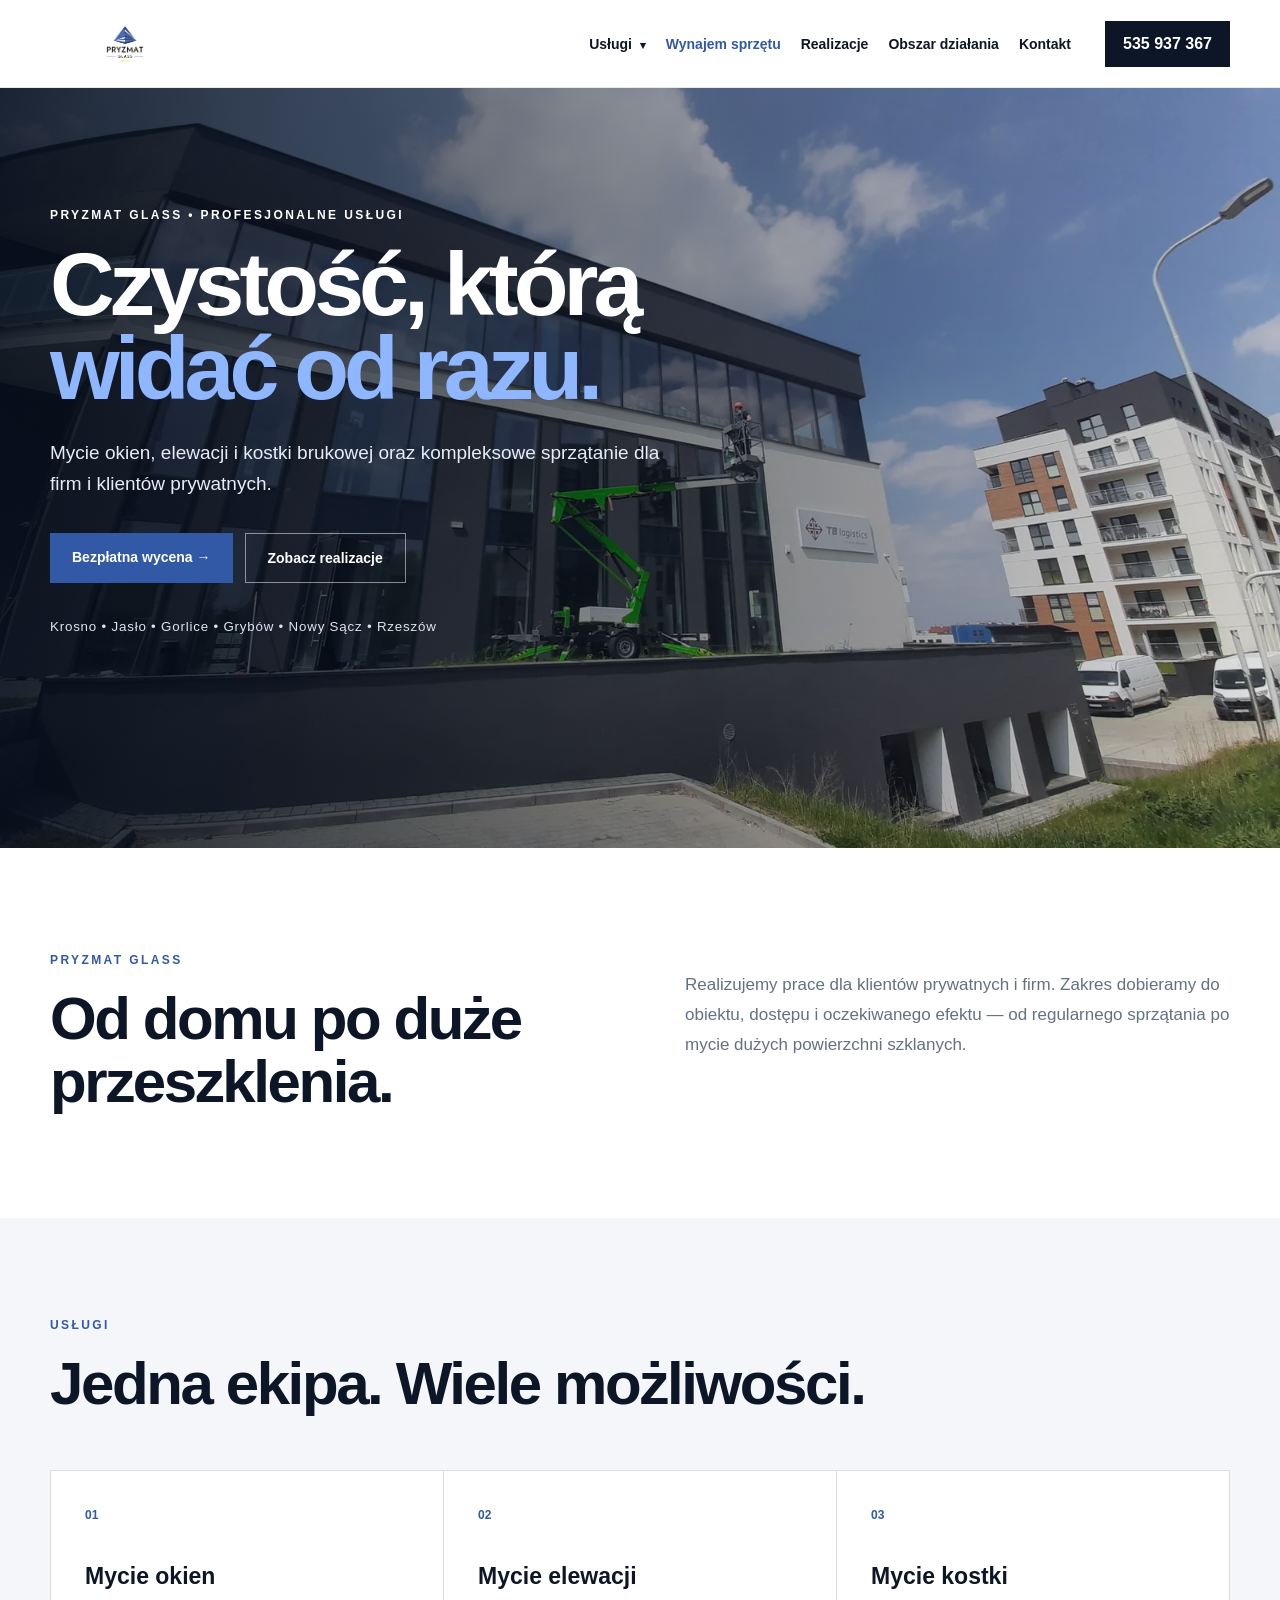
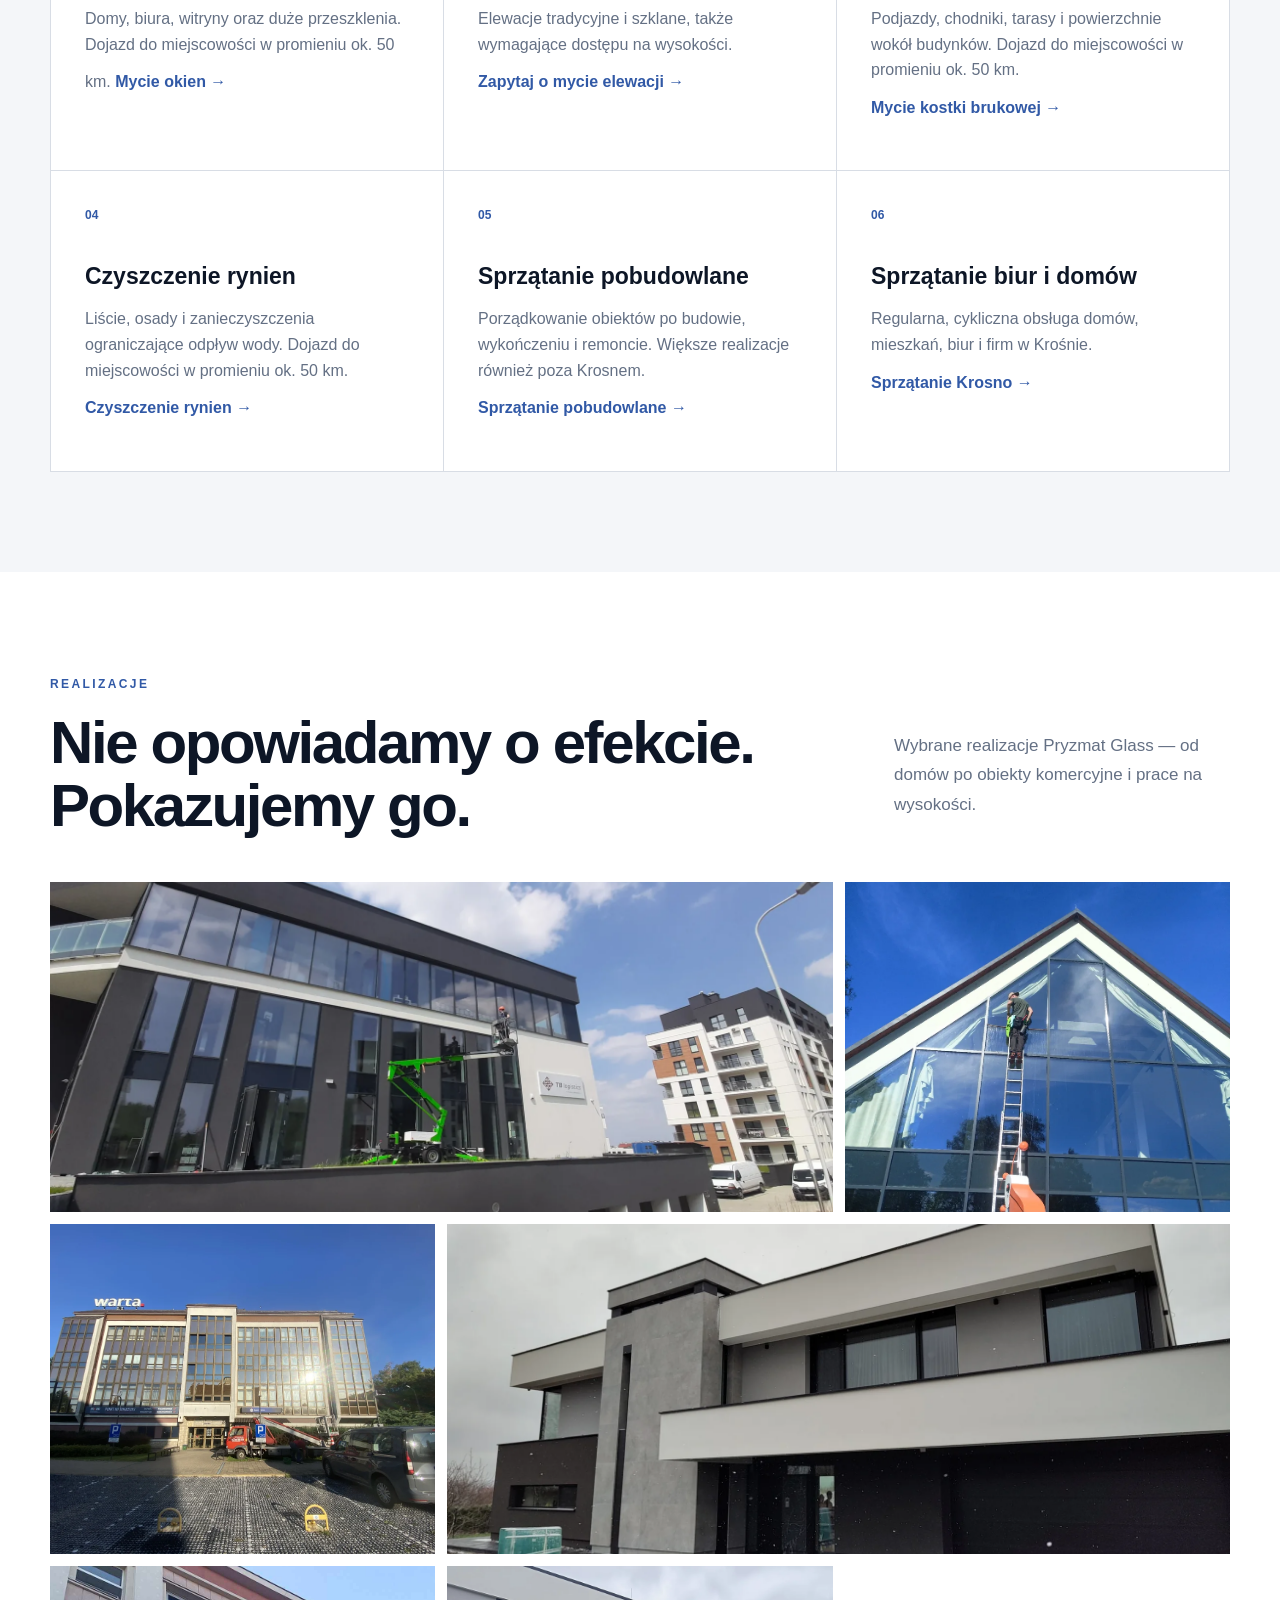
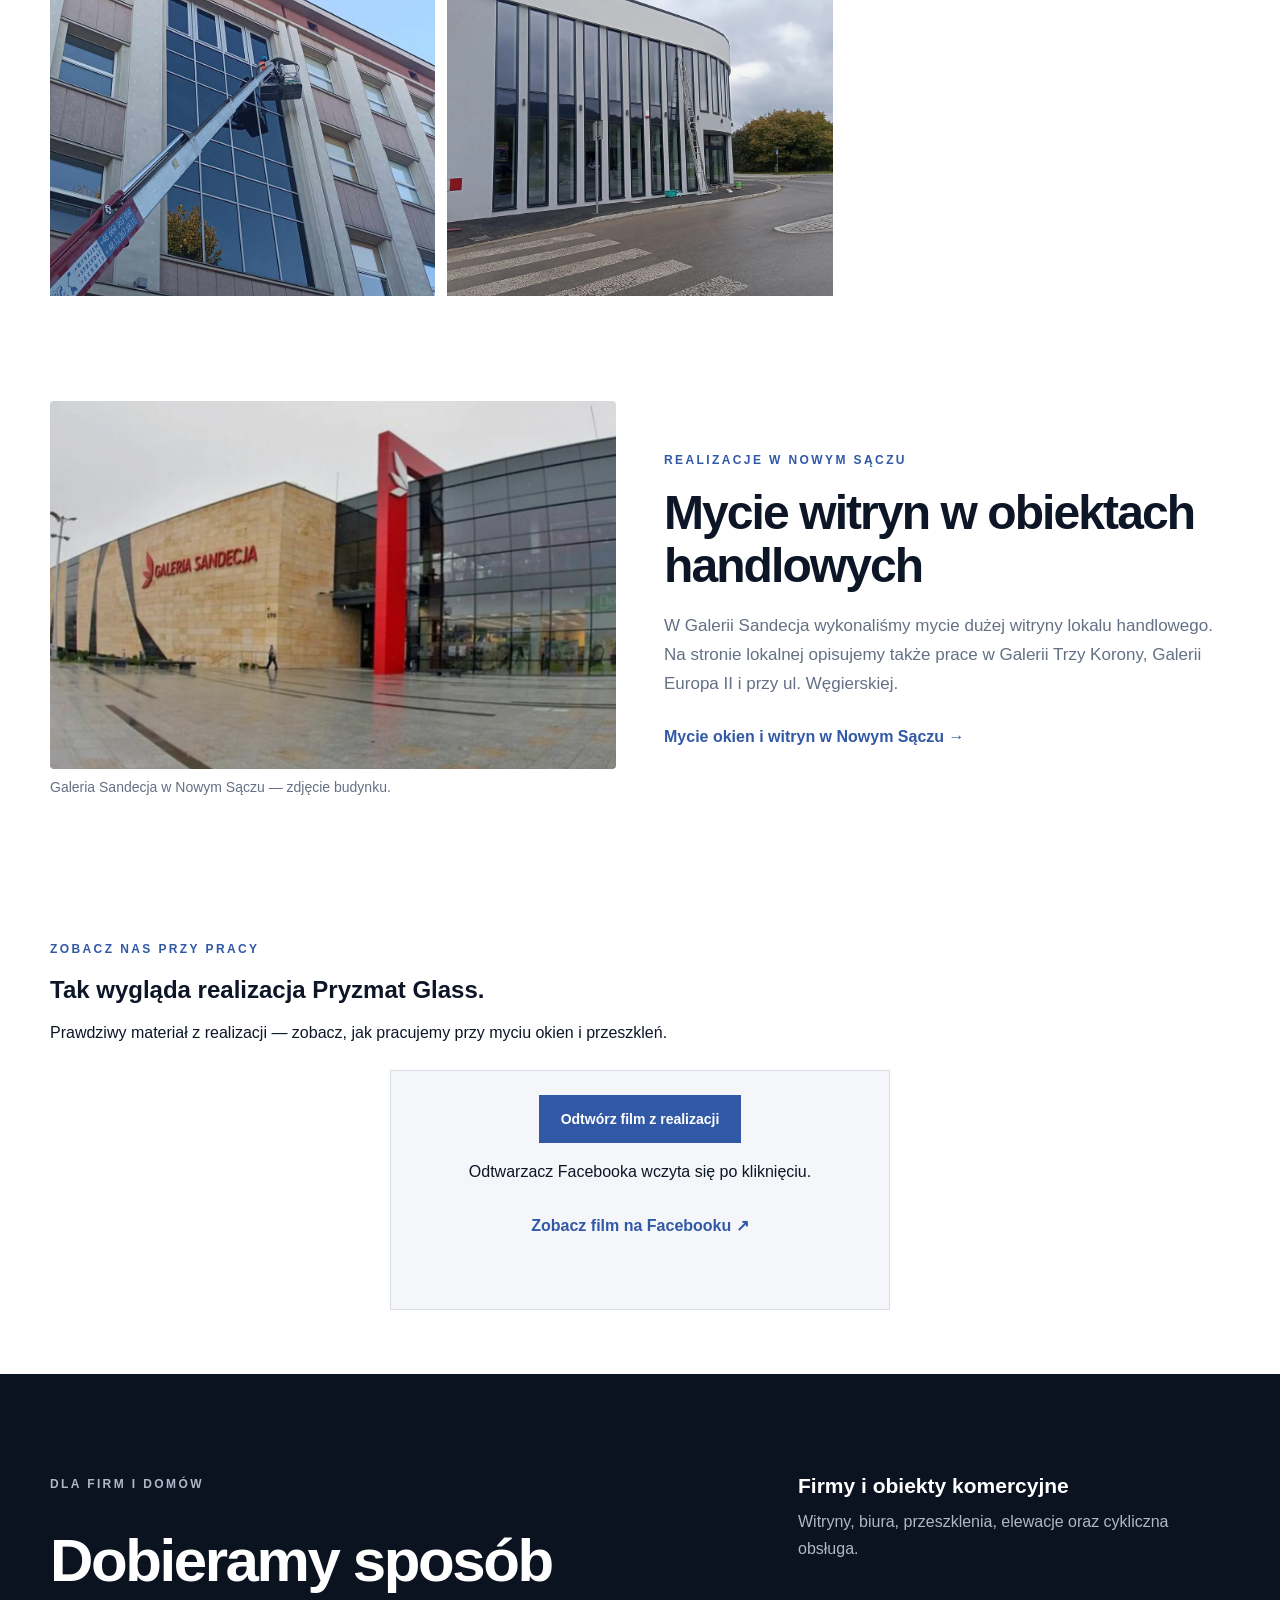
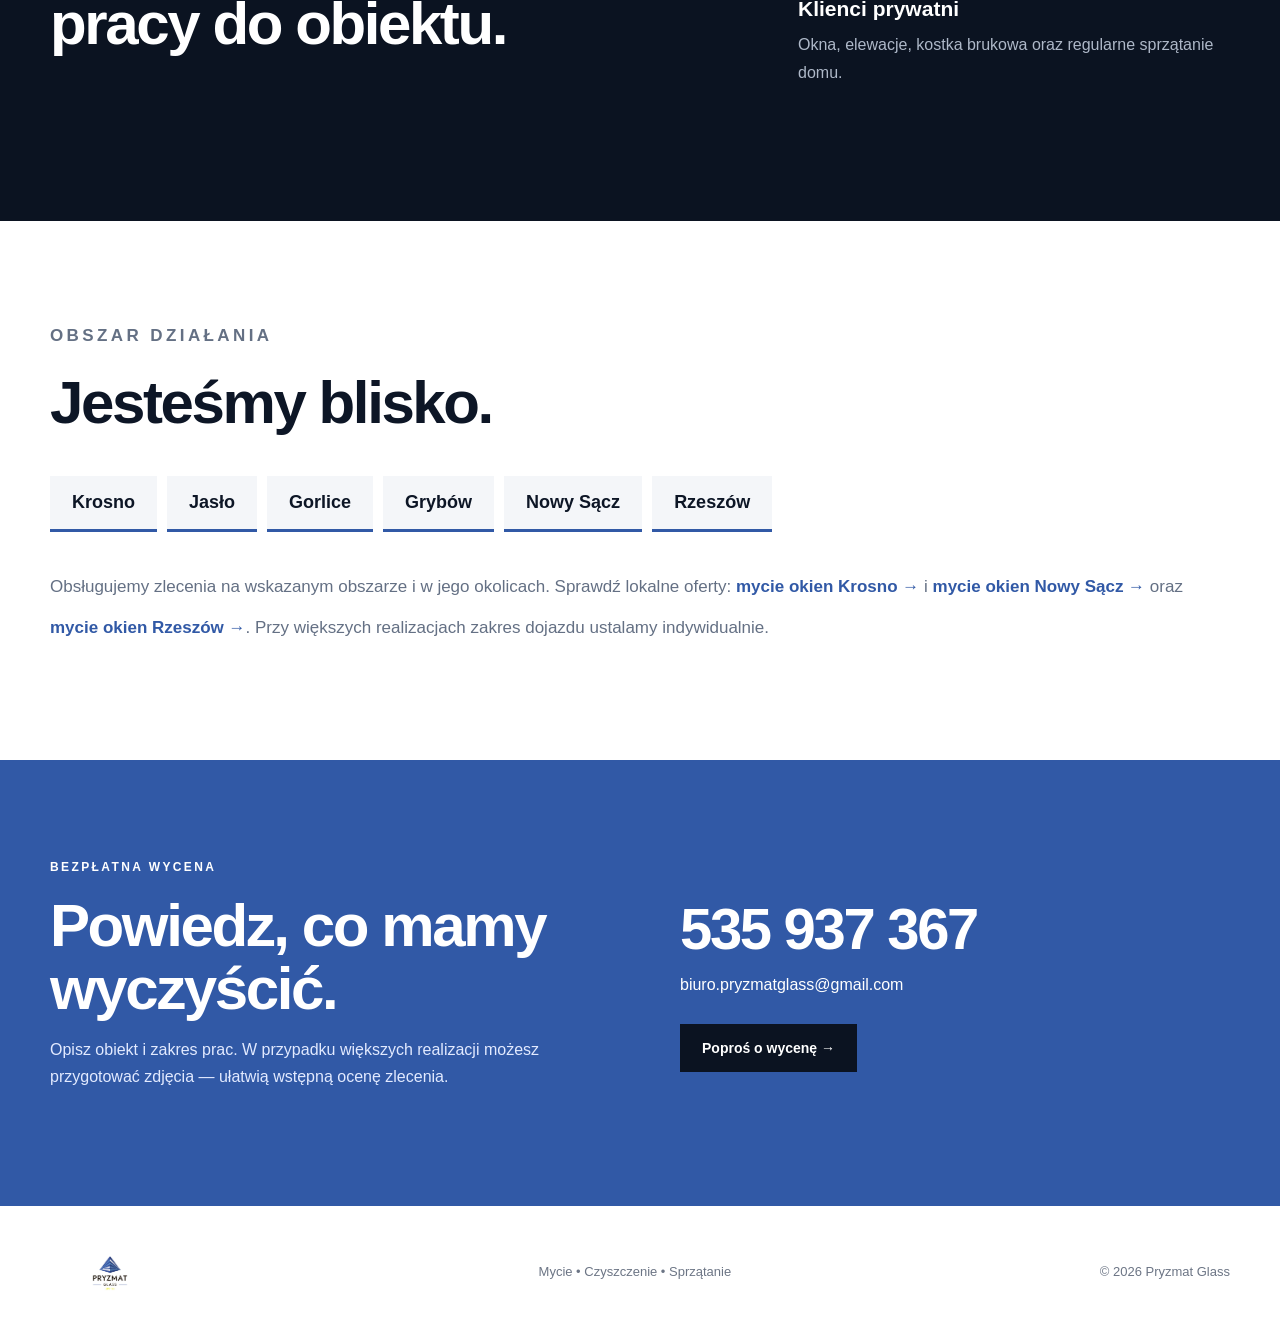
==== index.html @ 69c5d1c8 "Improve local SEO, mobile contact paths and page performance" ====
<!doctype html><html lang="pl"><head><meta charset="utf-8"><meta name="viewport" content="width=device-width,initial-scale=1"><title>Pryzmat Glass | Mycie okien, elewacji i sprzątanie</title><meta name="description" content="Pryzmat Glass: mycie okien i elewacji, mycie kostki, czyszczenie rynien oraz sprzątanie biur, domów i pobudowlane. Krosno, Nowy Sącz, Rzeszów i obsługiwane okolice."><link rel="canonical" href="https://pryzmat-glass.pl/"><link rel="stylesheet" href="assets/style.css?v=20261024-menu2"><meta property="og:title" content="Pryzmat Glass"><meta property="og:description" content="Profesjonalne mycie i sprzątanie dla firm i domów."><meta property="og:url" content="https://pryzmat-glass.pl/"><meta property="og:type" content="website"><meta property="og:image" content="https://pryzmat-glass.pl/assets/images/20220507_125303.jpg"><script type="application/ld+json">{"@context":"https://schema.org","@type":"LocalBusiness","@id":"https://pryzmat-glass.pl/#business","name":"Pryzmat Glass","url":"https://pryzmat-glass.pl/","logo":"https://pryzmat-glass.pl/assets/images/logo.jpg","image":"https://pryzmat-glass.pl/assets/images/20220507_125303.jpg","telephone":"+48535937367","email":"biuro.pryzmatglass@gmail.com","sameAs":["https://www.tiktok.com/@bartek_mi","https://www.facebook.com/Mycie.Okien.Pryzmatglass"],"areaServed":["Krosno","Jasło","Gorlice","Grybów","Nowy Sącz","Rzeszów"],"makesOffer":[{"@type":"Offer","itemOffered":{"@type":"Service","name":"Mycie okien"}},{"@type":"Offer","itemOffered":{"@type":"Service","name":"Mycie elewacji"}},{"@type":"Offer","itemOffered":{"@type":"Service","name":"Mycie kostki brukowej"}},{"@type":"Offer","itemOffered":{"@type":"Service","name":"Czyszczenie rynien"}},{"@type":"Offer","itemOffered":{"@type":"Service","name":"Sprzątanie pobudowlane"}},{"@type":"Offer","itemOffered":{"@type":"Service","name":"Regularne sprzątanie biur"}},{"@type":"Offer","itemOffered":{"@type":"Service","name":"Regularne sprzątanie domów"}}]}</script>
<!-- Google tag (gtag.js) -->
<script async src="https://www.googletagmanager.com/gtag/js?id=G-3W2B2K7RCH"></script>
<script>
  window.dataLayer = window.dataLayer || [];
  function gtag(){dataLayer.push(arguments);}
  gtag('js', new Date());
  gtag('config', 'G-3W2B2K7RCH');
  gtag('config', 'AW-18460273766');
  document.addEventListener('click', function (event) {
    const phoneLink = event.target.closest('a[href^="tel:"]');
    if (!phoneLink) return;
    if (typeof gtag !== 'function') return;
    gtag('event', 'phone_click', {
      phone_number: phoneLink.getAttribute('href').replace('tel:', ''),
      page_location: window.location.href,
      link_text: phoneLink.textContent.trim()
    });
    if (event.isTrusted) {
      gtag('event', 'conversion', {
        send_to: 'AW-18460273766/7fAVCMOn3I8dEObYxeJE'
      });
    }
  });
</script>
<style id="critical-nav-styles">.top nav{align-items:center;gap:20px}.top nav>.nav-dropdown{position:relative;flex:0 0 auto}.top nav>.nav-dropdown>summary{display:block;list-style:none;cursor:pointer;white-space:nowrap;font-weight:700}.top nav>.nav-dropdown>summary::-webkit-details-marker{display:none}.top nav>.nav-dropdown>.nav-dropdown-list{position:absolute;top:calc(100% + 18px);left:-16px;min-width:245px;background:#fff;border:1px solid #e3e8f0;box-shadow:0 14px 32px #0d162626;padding:8px;display:flex;flex-direction:column;gap:0;z-index:30}.top nav>.nav-dropdown>.nav-dropdown-list a{display:block;padding:12px 14px;white-space:nowrap}.top nav>.nav-dropdown>.nav-dropdown-list a:hover{background:#eef3fa}.top nav>.nav-rental{white-space:nowrap;color:#3159a6;font-weight:800}@media(max-width:1050px) and (min-width:821px){.top{gap:16px}.top nav{gap:13px;font-size:13px}.brand img{width:112px}.phone{padding:12px;font-size:13px}}@media(max-width:820px){.top nav{align-items:stretch;gap:0}.top nav>.nav-dropdown>summary,.top nav>a{padding:12px 0}.top nav>.nav-dropdown>.nav-dropdown-list{position:static;min-width:0;box-shadow:none;border:0;border-left:2px solid #dce5f0;margin:4px 0 8px;padding:0 0 0 12px}.top nav>.nav-dropdown>.nav-dropdown-list a{white-space:normal}}</style></head><body>
<header class="top"><a class="brand" href="#start"><img src="assets/images/logo.jpg" alt="Pryzmat Glass"></a><button class="menu" aria-label="Menu">☰</button><nav aria-label="Nawigacja główna"><details class="nav-dropdown"><summary>Usługi <span aria-hidden="true">▾</span></summary><div class="nav-dropdown-list"><a href="#uslugi">Wszystkie usługi</a><a href="/mycie-okien/">Mycie okien</a><a href="/mycie-okien-rzeszow/">Mycie okien Rzeszów</a><a href="/czyszczenie-rynien/">Czyszczenie rynien</a><a href="/mycie-kostki-brukowej/">Mycie kostki brukowej</a><a href="/sprzatanie-krosno/">Sprzątanie biur i domów</a><a href="/sprzatanie-pobudowlane/">Sprzątanie pobudowlane</a></div></details><a class="nav-rental" href="/wynajem-myjki-do-okien/">Wynajem sprzętu</a><a href="#realizacje">Realizacje</a><a href="#obszar">Obszar działania</a><a href="#kontakt">Kontakt</a></nav><a class="phone" href="tel:+48535937367">535 937 367</a></header>
<main id="start"><section class="hero"><div class="shade"></div><div class="heroText"><p class="eyebrow">PRYZMAT GLASS • PROFESJONALNE USŁUGI</p><h1>Czystość, którą<br><span>widać od razu.</span></h1><p>Mycie okien, elewacji i kostki brukowej oraz kompleksowe sprzątanie dla firm i klientów prywatnych.</p><div class="actions"><a class="primary" href="#kontakt">Bezpłatna wycena →</a><a class="ghost" href="#realizacje">Zobacz realizacje</a></div><small>Krosno • Jasło • Gorlice • Grybów • Nowy Sącz • Rzeszów</small></div></section>
<section class="intro wrap"><div><p class="eyebrow blue">PRYZMAT GLASS</p><h2>Od domu po duże przeszklenia.</h2></div><p>Realizujemy prace dla klientów prywatnych i firm. Zakres dobieramy do obiektu, dostępu i oczekiwanego efektu — od regularnego sprzątania po mycie dużych powierzchni szklanych.</p></section>
<section id="uslugi" class="services"><div class="wrap"><p class="eyebrow blue">USŁUGI</p><h2>Jedna ekipa. Wiele możliwości.</h2><div class="grid"><article><b>01</b><h3><a href="mycie-okien/">Mycie okien</a></h3><p>Domy, biura, witryny oraz duże przeszklenia. Dojazd do miejscowości w promieniu ok. 50 km. <a class="textLink" href="mycie-okien/">Mycie okien →</a></p></article><article><b>02</b><h3>Mycie elewacji</h3><p>Elewacje tradycyjne i szklane, także wymagające dostępu na wysokości. <a class="textLink" href="#kontakt">Zapytaj o mycie elewacji →</a></p></article><article><b>03</b><h3><a href="mycie-kostki-brukowej/">Mycie kostki</a></h3><p>Podjazdy, chodniki, tarasy i powierzchnie wokół budynków. Dojazd do miejscowości w promieniu ok. 50 km. <a class="textLink" href="mycie-kostki-brukowej/">Mycie kostki brukowej →</a></p></article><article><b>04</b><h3><a href="czyszczenie-rynien/">Czyszczenie rynien</a></h3><p>Liście, osady i zanieczyszczenia ograniczające odpływ wody. Dojazd do miejscowości w promieniu ok. 50 km. <a class="textLink" href="czyszczenie-rynien/">Czyszczenie rynien →</a></p></article><article><b>05</b><h3><a href="sprzatanie-pobudowlane/">Sprzątanie pobudowlane</a></h3><p>Porządkowanie obiektów po budowie, wykończeniu i remoncie. Większe realizacje również poza Krosnem. <a class="textLink" href="sprzatanie-pobudowlane/">Sprzątanie pobudowlane →</a></p></article><article><b>06</b><h3>Sprzątanie biur i domów</h3><p>Regularna, cykliczna obsługa domów, mieszkań, biur i firm w Krośnie.<br><a class="textLink" href="sprzatanie-krosno/">Sprzątanie Krosno →</a></p></article></div></div></section>
<section id="realizacje" class="gallery wrap"><div class="galleryHead"><div><p class="eyebrow blue">REALIZACJE</p><h2>Nie opowiadamy o efekcie.<br>Pokazujemy go.</h2></div><p>Wybrane realizacje Pryzmat Glass — od domów po obiekty komercyjne i prace na wysokości.</p></div><div class="masonry"><figure class="wide"><img src="assets/images/windows-hero-1600.webp" width="1600" height="1200" decoding="async" alt="Mycie dużej elewacji szklanej z podnośnika" loading="lazy"></figure><figure><img src="assets/images/gallery-high-glazing.webp" width="901" height="1200" decoding="async" alt="Mycie wysokich przeszkleń" loading="lazy"></figure><figure><img src="assets/images/gallery-building.webp" width="1200" height="900" decoding="async" alt="Realizacja mycia przeszkleń budynku" loading="lazy"></figure><figure class="wide"><img src="assets/images/gallery-house.webp" width="1600" height="1200" decoding="async" alt="Nowoczesny dom po pracach czyszczących" loading="lazy"></figure><figure><img src="assets/images/379412771_687825019931025_1287668583035881397_n.jpg" width="956" height="1920" decoding="async" alt="Mycie okien na wysokości z podnośnika" loading="lazy"></figure><figure><img src="assets/images/gallery-glazing.webp" width="1200" height="900" decoding="async" alt="Duże przeszklenia obiektu" loading="lazy"></figure></div></section>
<section class="nsHomeProject wrap" aria-labelledby="nowy-sacz-realizacja">
  <figure><img src="assets/images/galeria-sandecja-nowy-sacz-budynek.webp" alt="Galeria Sandecja w Nowym Sączu, widok budynku z zewnątrz" width="1220" height="794" loading="lazy"><figcaption>Galeria Sandecja w Nowym Sączu — zdjęcie budynku.</figcaption></figure>
  <div><p class="eyebrow blue">REALIZACJE W NOWYM SĄCZU</p><h2 id="nowy-sacz-realizacja">Mycie witryn w obiektach handlowych</h2><p>W Galerii Sandecja wykonaliśmy mycie dużej witryny lokalu handlowego. Na stronie lokalnej opisujemy także prace w Galerii Trzy Korony, Galerii Europa II i przy ul. Węgierskiej.</p><a class="textLink" href="/mycie-okien-nowy-sacz/">Mycie okien i witryn w Nowym Sączu →</a></div>
</section>
<section class="wrap" aria-labelledby="video-praca" style="padding-top:64px;padding-bottom:64px">
  <p class="eyebrow blue">ZOBACZ NAS PRZY PRACY</p>
  <h2 id="video-praca">Tak wygląda realizacja Pryzmat Glass.</h2>
  <p>Prawdziwy materiał z realizacji — zobacz, jak pracujemy przy myciu okien i przeszkleń.</p>
  <div id="fb-root"></div>
  <div class="projectVideo">
    <button class="primary" id="load-project-video" type="button">Odtwórz film z realizacji</button>
    <p id="project-video-status" role="status">Odtwarzacz Facebooka wczyta się po kliknięciu.</p>
    <p><a class="textLink" href="https://www.facebook.com/reel/911259854838843/" target="_blank" rel="noopener noreferrer">Zobacz film na Facebooku ↗</a></p>
    <div class="fb-video"
      data-href="https://www.facebook.com/reel/911259854838843/"
      data-width="500"
      data-show-text="true">
    </div>
  </div>
</section>
<section class="dark"><div class="wrap darkGrid"><div><p class="eyebrow">DLA FIRM I DOMÓW</p><h2>Dobieramy sposób pracy do obiektu.</h2></div><div><h3>Firmy i obiekty komercyjne</h3><p>Witryny, biura, przeszklenia, elewacje oraz cykliczna obsługa.</p><h3>Klienci prywatni</h3><p>Okna, elewacje, kostka brukowa oraz regularne sprzątanie domu.</p></div></div></section>
<section id="obszar" class="area wrap"><p class="eyebrow blue">OBSZAR DZIAŁANIA</p><h2>Jesteśmy blisko.</h2><div class="cities"><span><a href="mycie-okien-krosno/">Krosno</a></span><span>Jasło</span><span>Gorlice</span><span>Grybów</span><span><a href="mycie-okien-nowy-sacz/">Nowy Sącz</a></span><span><a href="mycie-okien-rzeszow/">Rzeszów</a></span></div><p>Obsługujemy zlecenia na wskazanym obszarze i w jego okolicach. Sprawdź lokalne oferty: <a class="textLink" href="mycie-okien-krosno/">mycie okien Krosno →</a> i <a class="textLink" href="mycie-okien-nowy-sacz/">mycie okien Nowy Sącz →</a> oraz <a class="textLink" href="mycie-okien-rzeszow/">mycie okien Rzeszów →</a>. Przy większych realizacjach zakres dojazdu ustalamy indywidualnie.</p></section>
<section id="kontakt" class="contact"><div class="wrap contactGrid"><div><p class="eyebrow">BEZPŁATNA WYCENA</p><h2>Powiedz, co mamy wyczyścić.</h2><p>Opisz obiekt i zakres prac. W przypadku większych realizacji możesz przygotować zdjęcia — ułatwią wstępną ocenę zlecenia.</p></div><div class="contactBox"><a class="number" href="tel:+48535937367">535 937 367</a><a class="mail" href="mailto:biuro.pryzmatglass@gmail.com?subject=Wycena%20Pryzmat%20Glass">biuro.pryzmatglass@gmail.com</a><a class="primary black" href="mailto:biuro.pryzmatglass@gmail.com?subject=Wycena%20Pryzmat%20Glass">Poproś o wycenę →</a></div></div></section></main>
<footer><div class="wrap foot"><img src="assets/images/logo.jpg" alt="Pryzmat Glass"><p>Mycie • Czyszczenie • Sprzątanie</p><p>© 2026 Pryzmat Glass</p></div></footer><script src="assets/app.js"></script></body></html>
---- assets/style.css ----
:root{--blue:#3159a6;--ink:#0d1626;--muted:#647084;--light:#f4f6f9}*{box-sizing:border-box}html{scroll-behavior:smooth}body{margin:0;font-family:Arial,Helvetica,sans-serif;color:var(--ink);background:#fff}a{text-decoration:none;color:inherit}.wrap{width:min(1180px,calc(100% - 44px));margin:auto}.top{height:88px;display:flex;align-items:center;gap:34px;padding:0 max(22px,calc((100vw - 1180px)/2));background:#fff;position:sticky;top:0;z-index:10;border-bottom:1px solid #e7eaf0}.brand img{width:150px;height:64px;object-fit:contain}.top nav{display:flex;gap:28px;margin-left:auto;font-size:14px;font-weight:700}.top nav a:hover{color:var(--blue)}.phone{background:var(--ink);color:white;padding:14px 18px;font-weight:700}.menu{display:none;border:0;background:none;font-size:25px}.hero{height:min(760px,calc(100vh - 88px));min-height:580px;position:relative;background:url('images/windows-hero-1600.webp') center/cover no-repeat;color:white}.shade{position:absolute;inset:0;background:linear-gradient(90deg,rgba(5,14,28,.88),rgba(5,14,28,.42) 55%,rgba(5,14,28,.12))}.heroText{position:relative;z-index:1;width:min(1180px,calc(100% - 44px));margin:auto;padding-top:120px}.eyebrow{font-size:12px;letter-spacing:.2em;font-weight:800;margin:0 0 20px}.blue{color:var(--blue)}h1{font-size:clamp(50px,7vw,92px);line-height:.94;letter-spacing:-.055em;margin:0 0 28px;max-width:850px}h1 span{color:#8fb7ff}.heroText>p:not(.eyebrow){font-size:19px;line-height:1.6;max-width:620px;color:#e7edf7}.actions{display:flex;gap:12px;margin:34px 0}.primary,.ghost{display:inline-block;padding:16px 22px;font-weight:800;font-size:14px}.primary{background:var(--blue);color:white}.ghost{border:1px solid #ffffff80;color:white}.hero small{letter-spacing:.06em;color:#dce4f2}.intro{display:grid;grid-template-columns:1fr 1fr;gap:90px;padding:105px 0}.intro h2,.services h2,.gallery h2,.area h2,.contact h2,.dark h2{font-size:clamp(36px,5vw,60px);letter-spacing:-.04em;line-height:1.05;margin:0}.intro>p,.galleryHead>p,.area>p{font-size:17px;line-height:1.75;color:var(--muted)}.services{background:var(--light);padding:100px 0}.grid{display:grid;grid-template-columns:repeat(3,1fr);margin-top:55px;border-top:1px solid #d8dde5;border-left:1px solid #d8dde5}.grid article{background:white;padding:34px;min-height:220px;border-right:1px solid #d8dde5;border-bottom:1px solid #d8dde5}.grid b{font-size:12px;color:var(--blue)}.grid h3{font-size:23px;margin:40px 0 12px}.grid p{color:var(--muted);line-height:1.6}.gallery{padding:105px 0}.galleryHead{display:grid;grid-template-columns:1.4fr .6fr;gap:60px;align-items:end;margin-bottom:45px}.masonry{display:grid;grid-template-columns:repeat(3,1fr);grid-auto-rows:330px;gap:12px}.masonry figure{margin:0;overflow:hidden;background:#eee}.masonry .wide{grid-column:span 2}.masonry img{width:100%;height:100%;object-fit:cover;transition:.4s}.masonry figure:hover img{transform:scale(1.025)}.dark{background:#0b1321;color:white;padding:100px 0}.darkGrid{display:grid;grid-template-columns:1.2fr .8fr;gap:100px}.darkGrid h3{font-size:21px;margin:0 0 10px}.darkGrid p{color:#aeb8c8;line-height:1.7;margin:0 0 35px}.area{padding:100px 0}.cities{display:flex;flex-wrap:wrap;gap:10px;margin:42px 0 28px}.cities span{font-size:18px;font-weight:800;padding:16px 22px;background:var(--light);border-bottom:3px solid var(--blue)}.contact{background:#3159a6;color:white;padding:100px 0}.contactGrid{display:grid;grid-template-columns:1fr 1fr;gap:80px}.contactGrid>div>p:last-child{line-height:1.7;color:#e2eaff;max-width:570px}.contactBox{display:flex;flex-direction:column;align-items:flex-start;justify-content:center}.number{font-size:clamp(35px,5vw,58px);font-weight:900;letter-spacing:-.04em}.mail{margin:14px 0 30px}.black{background:#0b1321}footer{padding:35px 0}.foot{display:flex;align-items:center;justify-content:space-between;color:#6c7585;font-size:13px}.foot img{width:120px;height:60px;object-fit:contain}@media(max-width:820px){.top{height:72px}.brand img{width:112px;height:55px}.phone{display:none}.menu{display:block;margin-left:auto}.top nav{display:none;position:absolute;top:72px;left:0;right:0;background:white;padding:22px;flex-direction:column;border-bottom:1px solid #ddd}.top nav.open{display:flex}.hero{min-height:620px}.heroText{padding-top:95px}.intro,.galleryHead,.darkGrid,.contactGrid{grid-template-columns:1fr;gap:35px}.intro,.services,.gallery,.dark,.area,.contact{padding-top:75px;padding-bottom:75px}.grid{grid-template-columns:1fr}.masonry{grid-template-columns:1fr;grid-auto-rows:300px}.masonry .wide{grid-column:auto}.foot{flex-direction:column;gap:12px;text-align:center}}@media(max-width:480px){.wrap,.heroText{width:min(100% - 28px,1180px)}h1{font-size:48px}.actions{flex-direction:column;align-items:flex-start}.masonry{grid-auto-rows:250px}}

.subHero{height:650px;min-height:560px;position:relative;background:url('images/windows-hero-1600.webp') center/cover no-repeat;color:white}.subHero .heroText{padding-top:105px}.related p{font-size:17px;line-height:1.75;color:var(--muted);margin-top:0}.textLink{display:inline-block;margin-top:12px;color:var(--blue);font-weight:800}.faq{margin-top:48px;border-top:1px solid #d8dde5}.faq details{background:#fff;border-bottom:1px solid #d8dde5;padding:0 26px}.faq summary{cursor:pointer;font-size:18px;font-weight:800;padding:24px 0}.faq details p{color:var(--muted);line-height:1.7;margin:0 0 24px}@media(max-width:820px){.subHero{min-height:620px}.subHero .heroText{padding-top:90px}}


.subHero.cleaningHero{background-image:linear-gradient(90deg,rgba(4,14,25,.78) 0%,rgba(4,14,25,.42) 42%,rgba(4,14,25,.08) 72%),url("images/sprzatanie-krosno-hero.jpg");background-size:cover;background-position:center}

.breadcrumbs{padding:14px 0;font-size:13px;color:var(--muted);display:flex;gap:8px;align-items:center}.breadcrumbs a{font-weight:700;color:var(--blue)}

:root{--windows-hero-image:url('/assets/images/windows-hero-1600.webp')}
.nsHero,.rzHero{padding-bottom:32px}
section[id]{scroll-margin-top:100px}
.breadcrumbs{flex-wrap:wrap}
.mail{overflow-wrap:anywhere;max-width:100%}
.projectVideo{max-width:500px;margin:28px auto 0;padding:24px;text-align:center;background:var(--light);border:1px solid #d8dde5;min-height:240px}
.projectVideo button{border:0;cursor:pointer;font-family:inherit;min-height:44px}
.projectVideo button[hidden]{display:none}
.projectVideo .fb-video,.projectVideo iframe{max-width:100%}
.projectVideo p{line-height:1.6}
@media(max-width:820px){
  :root{--windows-hero-image:url('/assets/images/windows-hero-960.webp')}
  .hero,.subHero{background-image:var(--windows-hero-image);height:auto;min-height:620px;padding-bottom:36px}
  .top{gap:8px;padding-left:14px;padding-right:14px}
  .top .brand{margin-right:auto;flex-shrink:0}
  .top .brand img{width:90px}
  .top .phone{display:inline-flex;align-items:center;order:2;min-height:44px;padding:10px;font-size:13px;white-space:nowrap}
  .top .menu{order:3;margin-left:0;min-width:44px;min-height:44px;flex-shrink:0}
  .top nav{max-height:calc(100dvh - 72px);overflow-y:auto}
  section[id]{scroll-margin-top:84px}
}
@media(prefers-reduced-motion:reduce){html{scroll-behavior:auto}.masonry img{transition:none}}

.subHero.gutterHero{background-image:linear-gradient(90deg,rgba(4,14,25,.82) 0%,rgba(4,14,25,.45) 45%,rgba(4,14,25,.10) 75%),url("images/czyszczenie-rynien-krosno-hero.webp");background-size:cover;background-position:center}
.subHero.pavingHero{background-image:linear-gradient(90deg,rgba(4,14,25,.82) 0%,rgba(4,14,25,.43) 45%,rgba(4,14,25,.08) 75%),url("images/mycie-kostki-krosno-hero.webp");background-size:cover;background-position:center}

.nsHomeProject{display:grid;grid-template-columns:minmax(0,1fr) minmax(0,1fr);align-items:center;gap:48px;padding:0 0 80px}.nsHomeProject figure{margin:0}.nsHomeProject img{display:block;width:100%;height:auto;border-radius:4px}.nsHomeProject figcaption{font-size:14px;line-height:1.5;color:var(--muted);margin-top:8px}.nsHomeProject h2{font-size:clamp(30px,4vw,48px);letter-spacing:-.04em;line-height:1.1;margin:0 0 20px}.nsHomeProject p:not(.eyebrow){font-size:17px;line-height:1.7;color:var(--muted)}@media(max-width:820px){.nsHomeProject{grid-template-columns:1fr;gap:28px;padding-bottom:60px}}

/* Accessible desktop/mobile service dropdown and rental navigation */
.top nav{align-items:center;gap:22px}.top .nav-dropdown{position:relative}.top .nav-dropdown summary{list-style:none;cursor:pointer;white-space:nowrap;font-weight:700}.top .nav-dropdown summary::-webkit-details-marker{display:none}.top .nav-dropdown summary span{font-size:11px;margin-left:4px}.top .nav-dropdown summary:hover,.top .nav-dropdown[open] summary{color:var(--blue)}.top .nav-dropdown-list{position:absolute;top:calc(100% + 20px);left:-18px;min-width:240px;background:#fff;border:1px solid #e3e8f0;box-shadow:0 14px 32px rgba(13,22,38,.15);padding:8px;display:flex;flex-direction:column;gap:0;z-index:20}.top .nav-dropdown-list a{display:block;padding:12px 14px;white-space:nowrap;border-radius:4px}.top .nav-dropdown-list a:hover,.top .nav-dropdown-list a:focus-visible{background:#eef3fa}.top .nav-rental{color:#3159a6;font-weight:800}.top .nav-dropdown summary:focus-visible,.top nav a:focus-visible{outline:2px solid #3159a6;outline-offset:4px}@media(max-width:1050px) and (min-width:821px){.top{gap:16px}.top nav{gap:14px;font-size:13px}.brand img{width:115px}.phone{padding:12px;font-size:13px}}@media(max-width:820px){.top nav{align-items:stretch;gap:0}.top nav>a,.top .nav-dropdown summary{display:block;padding:12px 0}.top .nav-dropdown-list{position:static;min-width:0;box-shadow:none;border:0;border-left:2px solid #dce5f0;padding:0 0 0 14px;margin:4px 0 8px}.top .nav-dropdown-list a{white-space:normal;padding:11px 8px}.top .nav-rental{font-weight:800}}
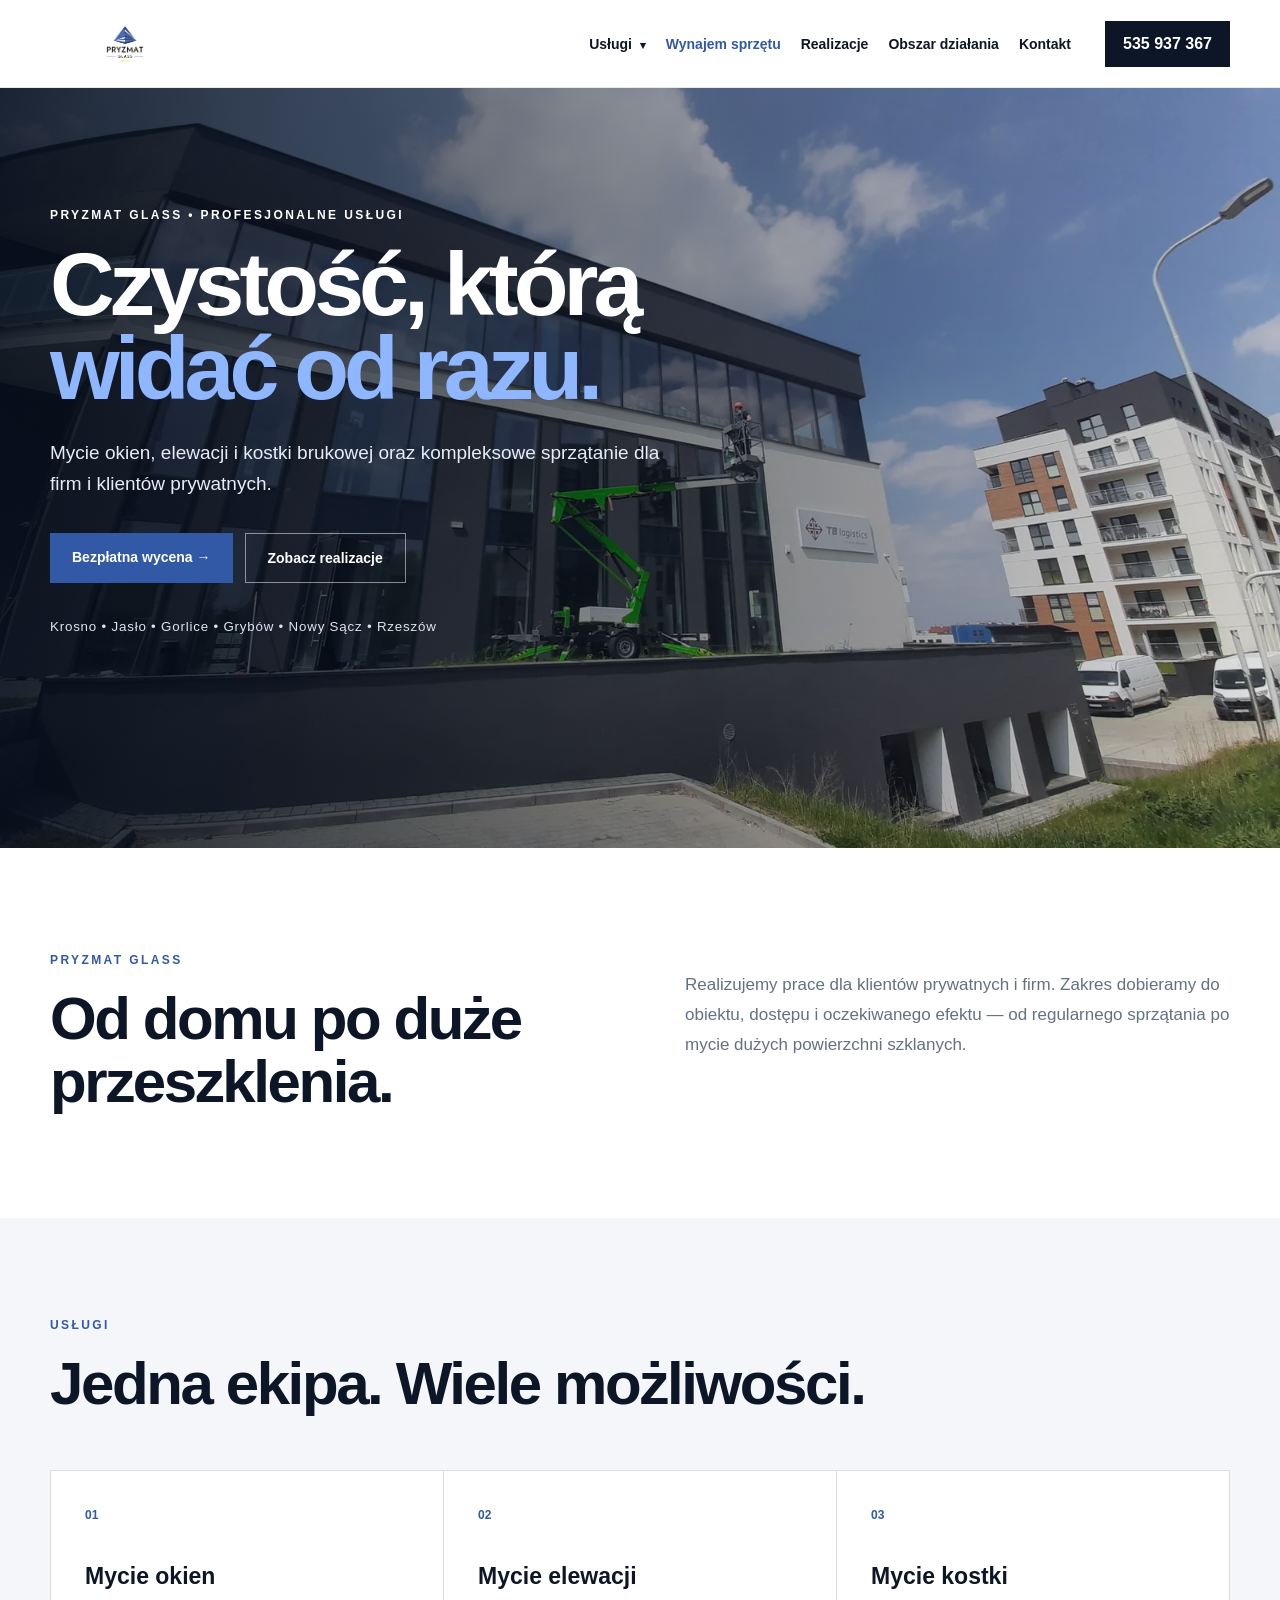
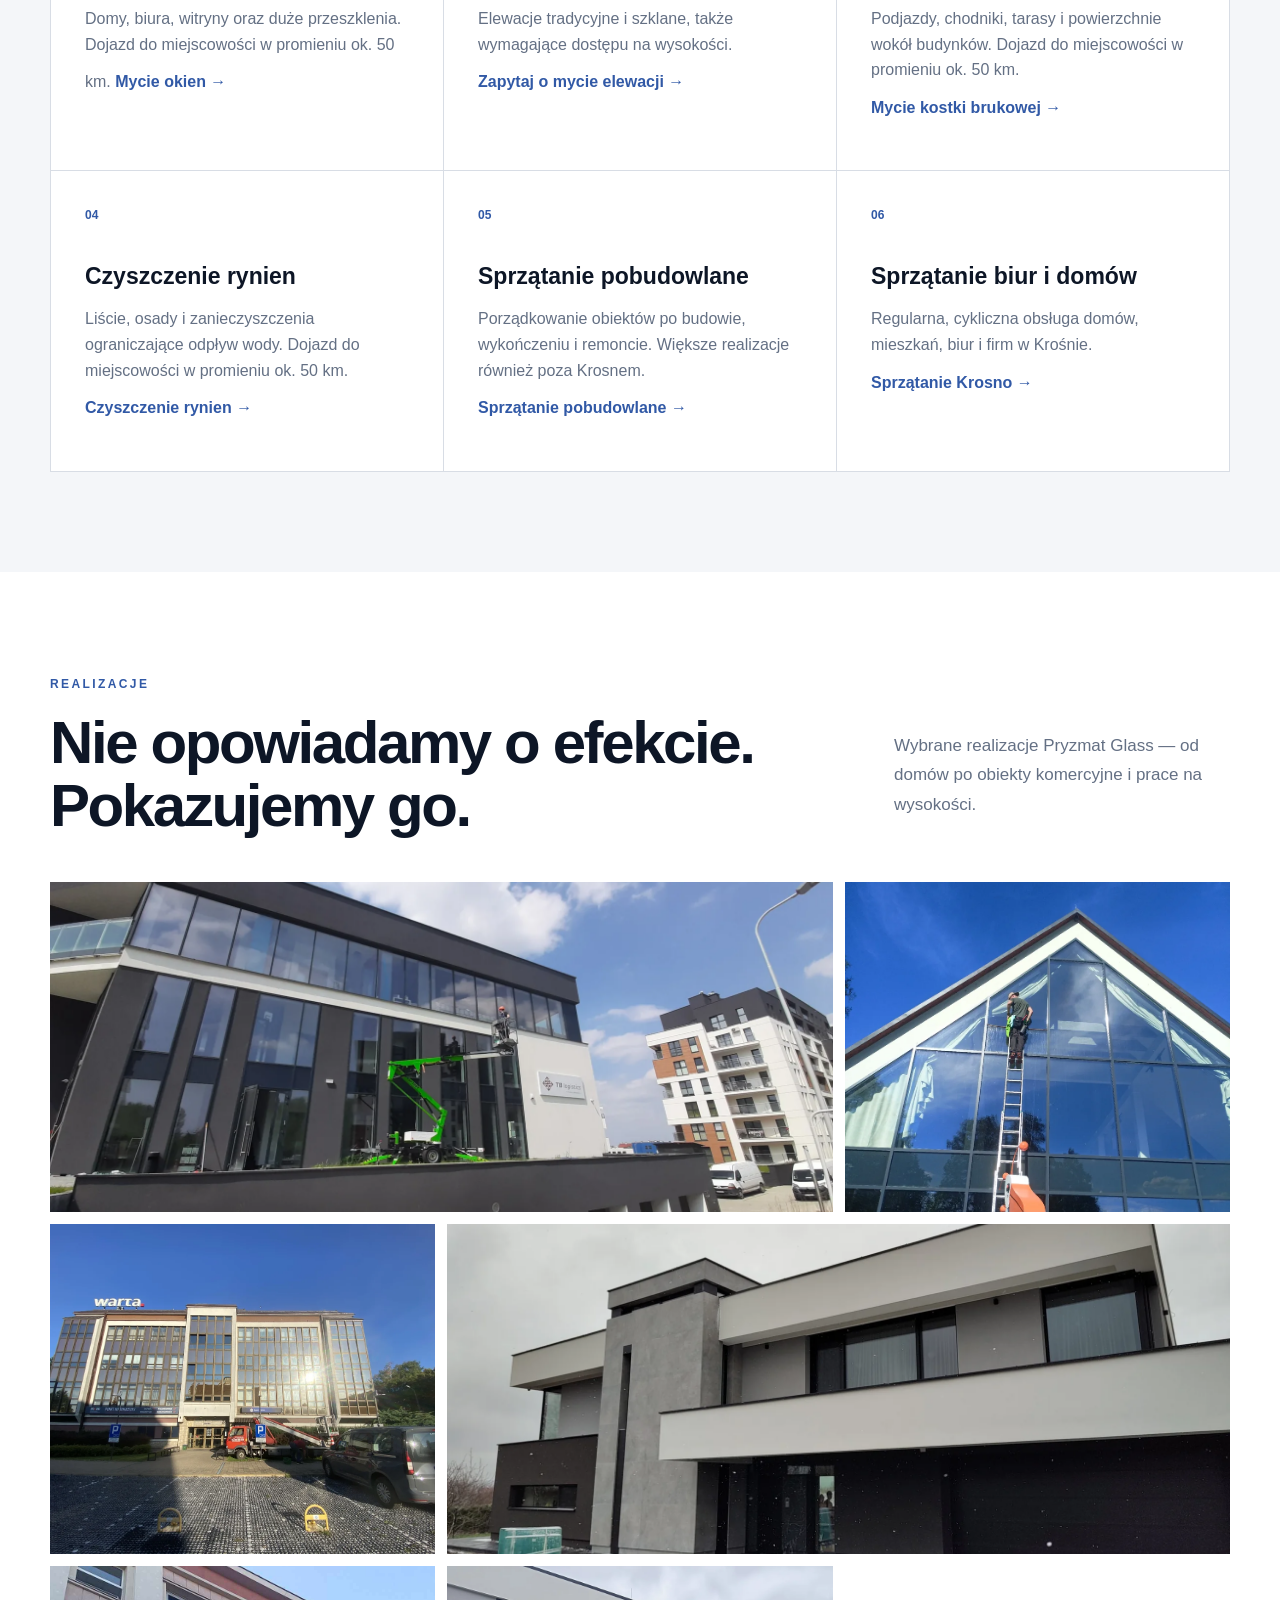
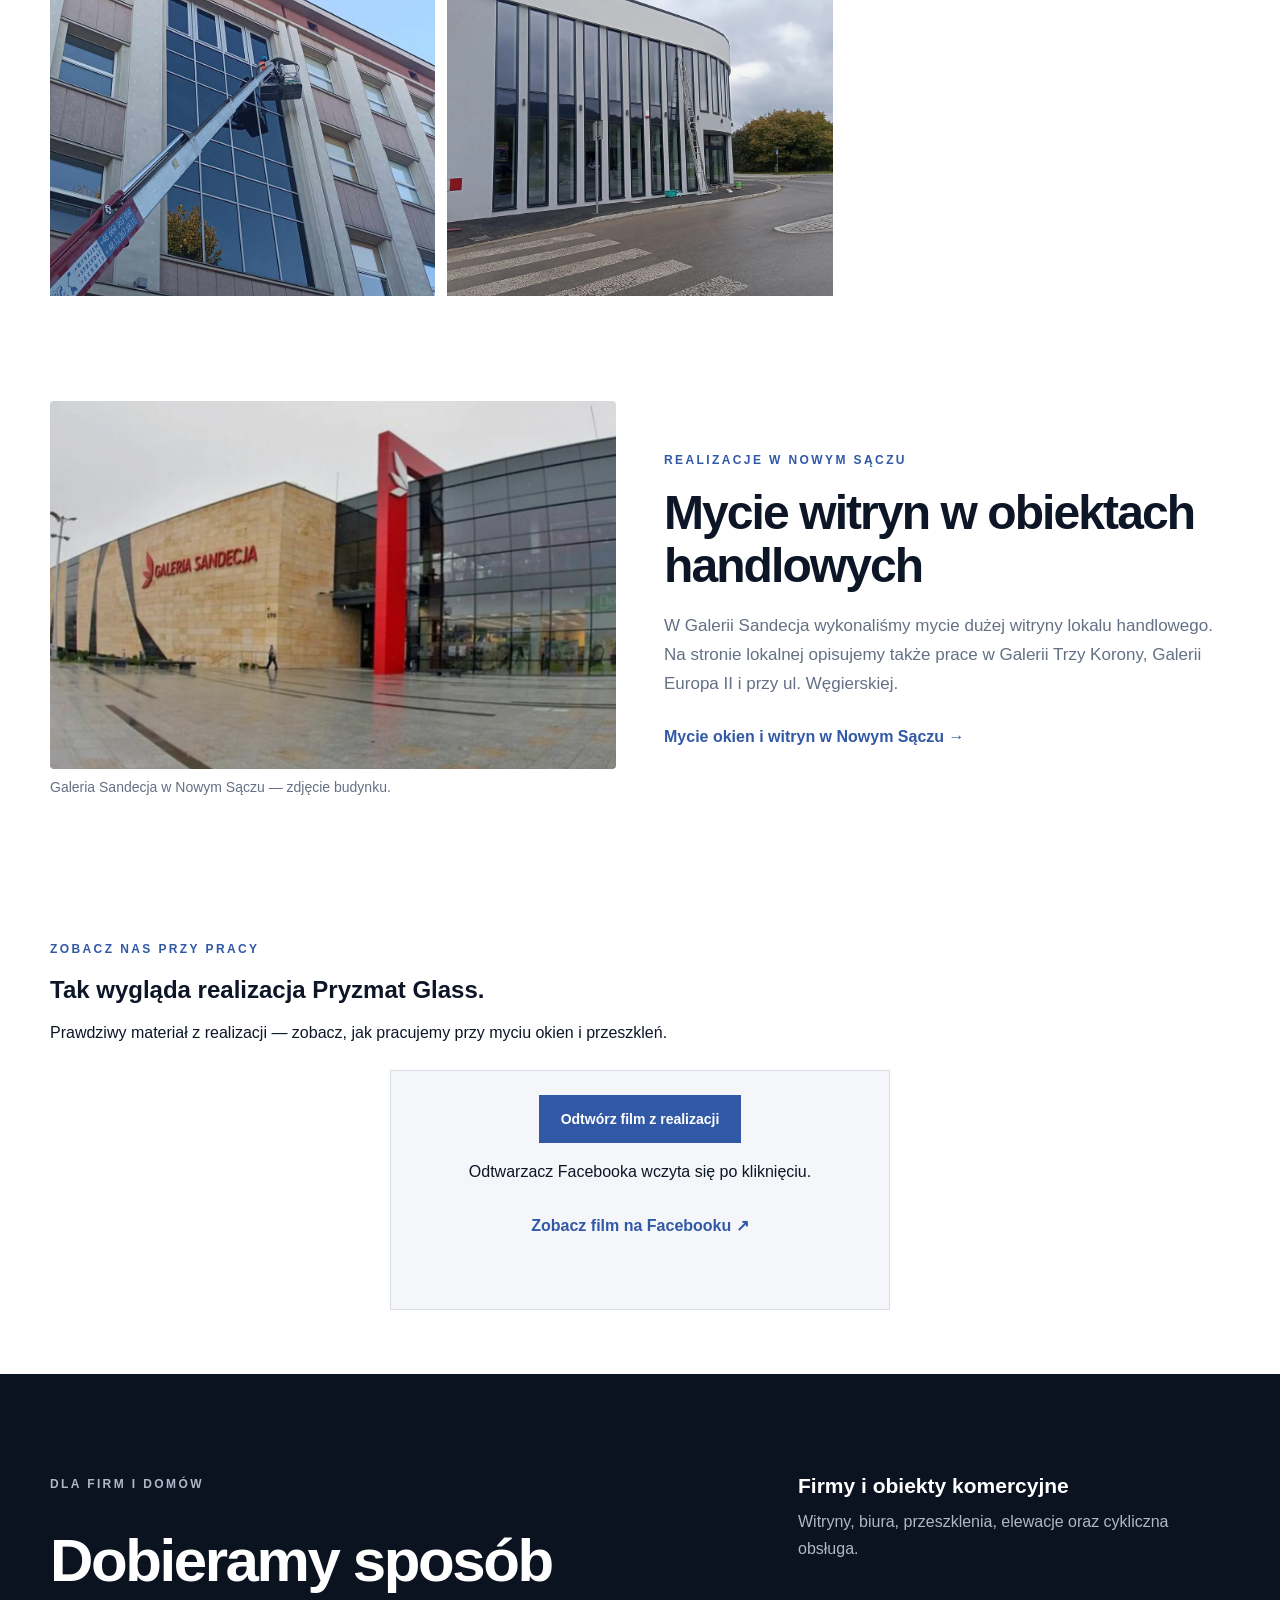
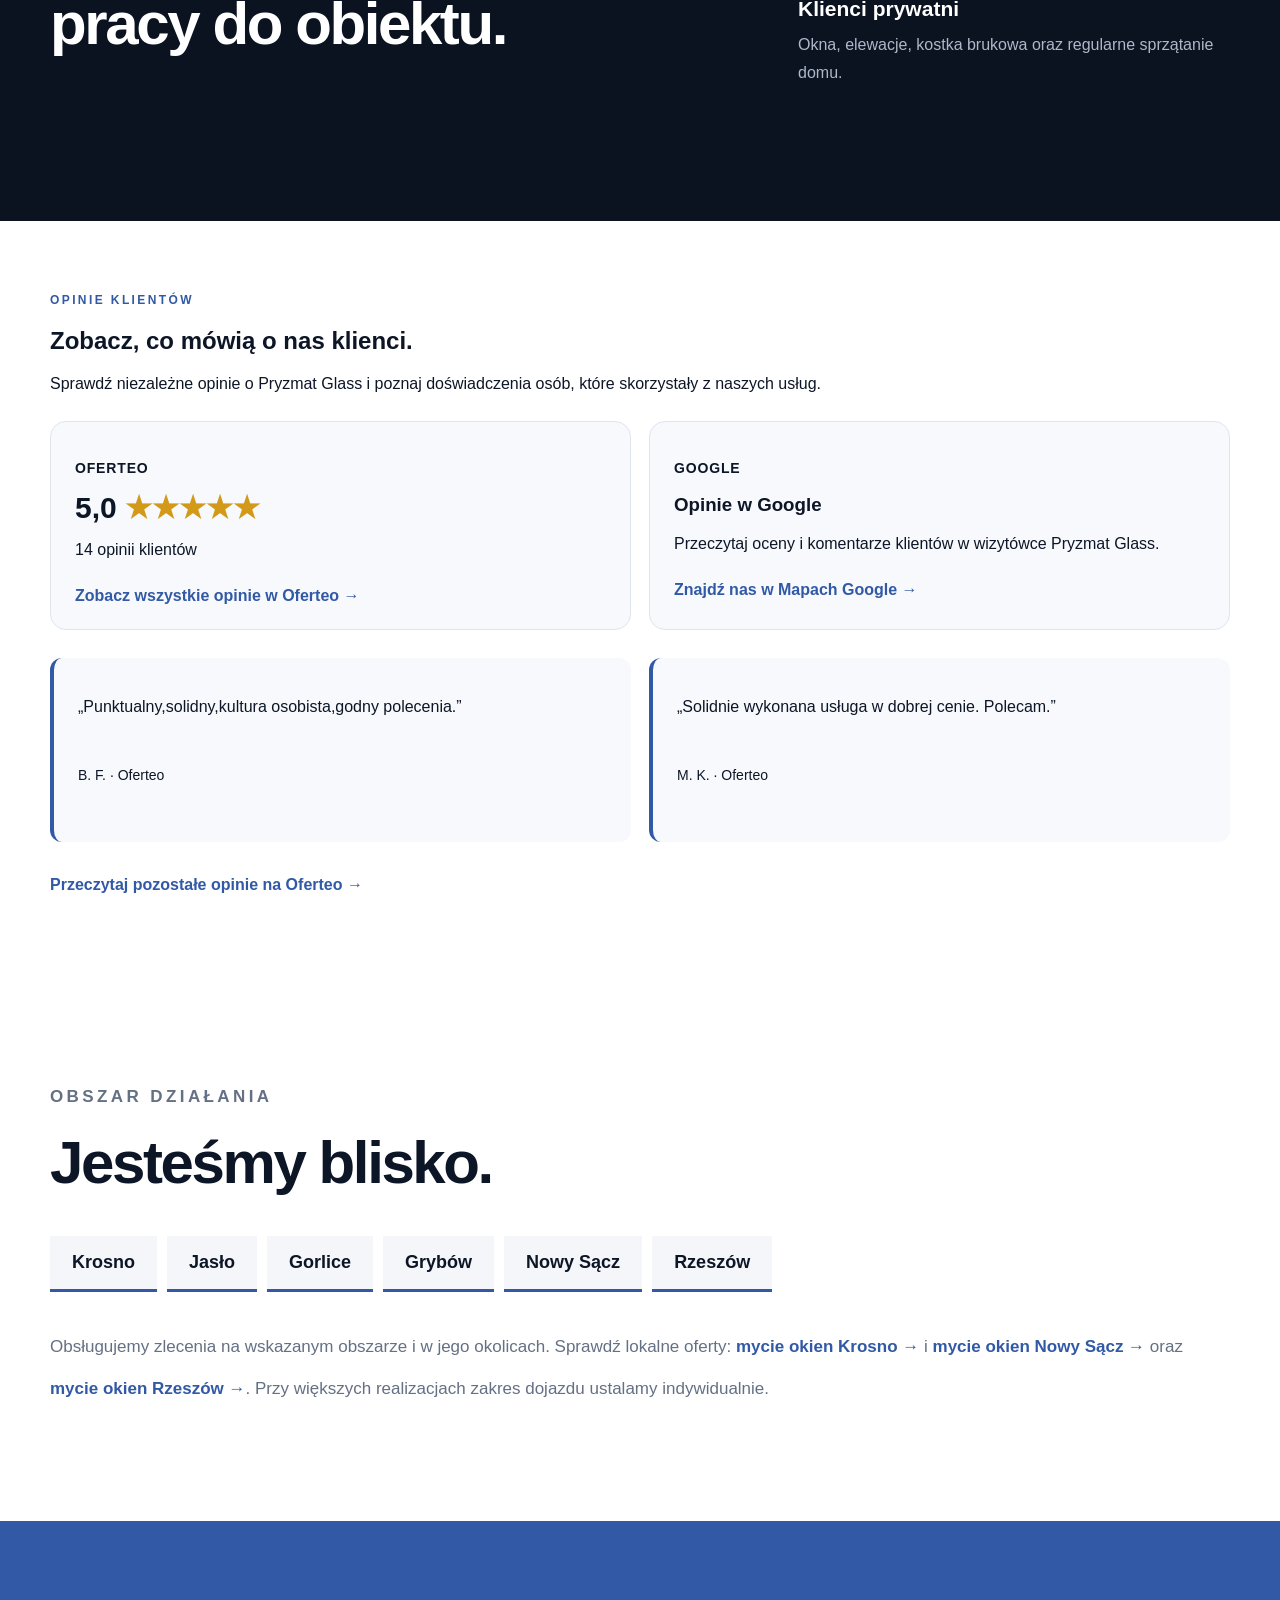
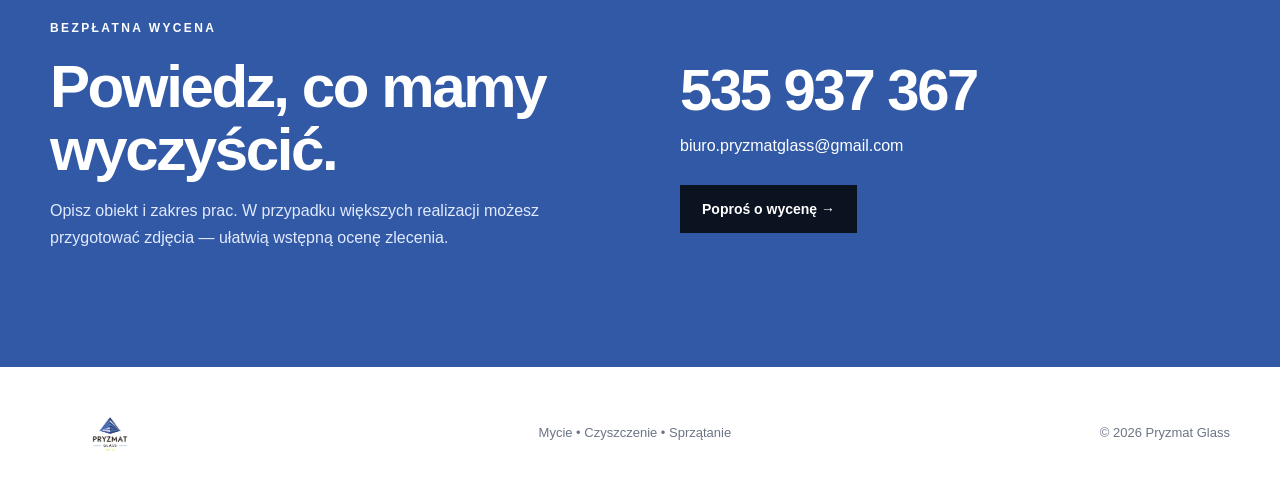
==== commit 67cec8c1: "Dodaj sekcję autentycznych opinii na stronie głównej" ====
--- a/index.html
+++ b/index.html
@@ -50,6 +50,7 @@
   </div>
 </section>
 <section class="dark"><div class="wrap darkGrid"><div><p class="eyebrow">DLA FIRM I DOMÓW</p><h2>Dobieramy sposób pracy do obiektu.</h2></div><div><h3>Firmy i obiekty komercyjne</h3><p>Witryny, biura, przeszklenia, elewacje oraz cykliczna obsługa.</p><h3>Klienci prywatni</h3><p>Okna, elewacje, kostka brukowa oraz regularne sprzątanie domu.</p></div></div></section>
+<section id="opinie" class="wrap" aria-labelledby="opinie-title" style="padding-top:72px;padding-bottom:72px"><p class="eyebrow blue">OPINIE KLIENTÓW</p><h2 id="opinie-title">Zobacz, co mówią o nas klienci.</h2><p>Sprawdź niezależne opinie o Pryzmat Glass i poznaj doświadczenia osób, które skorzystały z naszych usług.</p><div style="display:grid;grid-template-columns:repeat(auto-fit,minmax(230px,1fr));gap:18px;margin:28px 0"><article style="padding:24px;border:1px solid #dfe5ed;border-radius:16px;background:#f7f9fc"><p style="font-size:14px;font-weight:700;letter-spacing:.06em">OFERTEO</p><p style="font-size:30px;font-weight:800;margin:8px 0">5,0 <span style="color:#d39a19" aria-label="5 na 5 gwiazdek">★★★★★</span></p><p>14 opinii klientów</p><a class="textLink" href="https://www.oferteo.pl/pryzmatglass/firma/3871921" target="_blank" rel="noopener noreferrer">Zobacz wszystkie opinie w Oferteo →</a></article><article style="padding:24px;border:1px solid #dfe5ed;border-radius:16px;background:#f7f9fc"><p style="font-size:14px;font-weight:700;letter-spacing:.06em">GOOGLE</p><h3>Opinie w Google</h3><p>Przeczytaj oceny i komentarze klientów w wizytówce Pryzmat Glass.</p><a class="textLink" href="https://www.google.com/maps/search/?api=1&amp;query=Pryzmat+Glass+Mycie+okien+Krosno" target="_blank" rel="noopener noreferrer">Znajdź nas w Mapach Google →</a></article></div><div style="display:grid;grid-template-columns:repeat(auto-fit,minmax(230px,1fr));gap:18px"><blockquote style="margin:0;padding:24px;border-left:4px solid #3159a6;background:#f7f9fc;border-radius:12px"><p>„Punktualny,solidny,kultura osobista,godny polecenia.”</p><footer style="margin-top:16px;font-size:14px">B. F. · Oferteo</footer></blockquote><blockquote style="margin:0;padding:24px;border-left:4px solid #3159a6;background:#f7f9fc;border-radius:12px"><p>„Solidnie wykonana usługa w dobrej cenie. Polecam.”</p><footer style="margin-top:16px;font-size:14px">M. K. · Oferteo</footer></blockquote></div><p style="margin-top:22px"><a class="textLink" href="https://www.oferteo.pl/pryzmatglass/firma/3871921" target="_blank" rel="noopener noreferrer">Przeczytaj pozostałe opinie na Oferteo →</a></p></section>
 <section id="obszar" class="area wrap"><p class="eyebrow blue">OBSZAR DZIAŁANIA</p><h2>Jesteśmy blisko.</h2><div class="cities"><span><a href="mycie-okien-krosno/">Krosno</a></span><span>Jasło</span><span>Gorlice</span><span>Grybów</span><span><a href="mycie-okien-nowy-sacz/">Nowy Sącz</a></span><span><a href="mycie-okien-rzeszow/">Rzeszów</a></span></div><p>Obsługujemy zlecenia na wskazanym obszarze i w jego okolicach. Sprawdź lokalne oferty: <a class="textLink" href="mycie-okien-krosno/">mycie okien Krosno →</a> i <a class="textLink" href="mycie-okien-nowy-sacz/">mycie okien Nowy Sącz →</a> oraz <a class="textLink" href="mycie-okien-rzeszow/">mycie okien Rzeszów →</a>. Przy większych realizacjach zakres dojazdu ustalamy indywidualnie.</p></section>
 <section id="kontakt" class="contact"><div class="wrap contactGrid"><div><p class="eyebrow">BEZPŁATNA WYCENA</p><h2>Powiedz, co mamy wyczyścić.</h2><p>Opisz obiekt i zakres prac. W przypadku większych realizacji możesz przygotować zdjęcia — ułatwią wstępną ocenę zlecenia.</p></div><div class="contactBox"><a class="number" href="tel:+48535937367">535 937 367</a><a class="mail" href="mailto:biuro.pryzmatglass@gmail.com?subject=Wycena%20Pryzmat%20Glass">biuro.pryzmatglass@gmail.com</a><a class="primary black" href="mailto:biuro.pryzmatglass@gmail.com?subject=Wycena%20Pryzmat%20Glass">Poproś o wycenę →</a></div></div></section></main>
 <footer><div class="wrap foot"><img src="assets/images/logo.jpg" alt="Pryzmat Glass"><p>Mycie • Czyszczenie • Sprzątanie</p><p>© 2026 Pryzmat Glass</p></div></footer><script src="assets/app.js"></script></body></html>
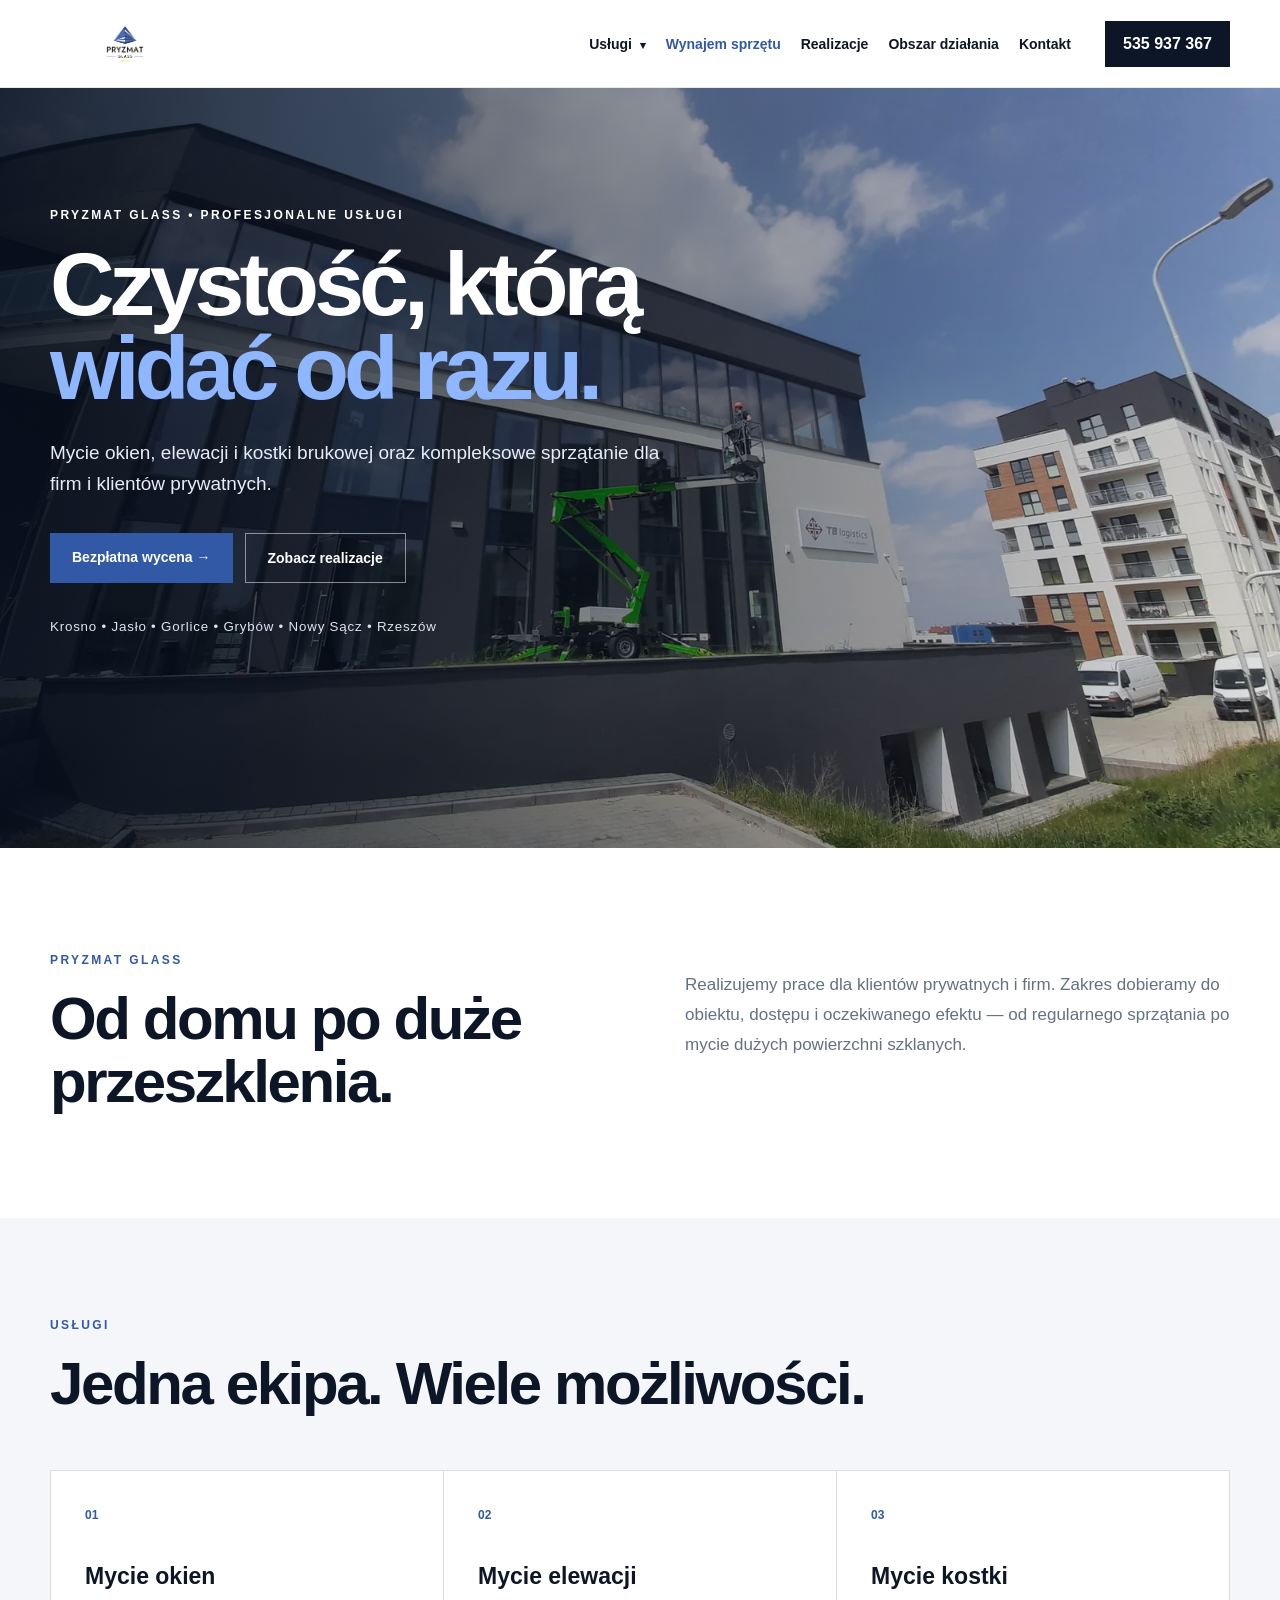
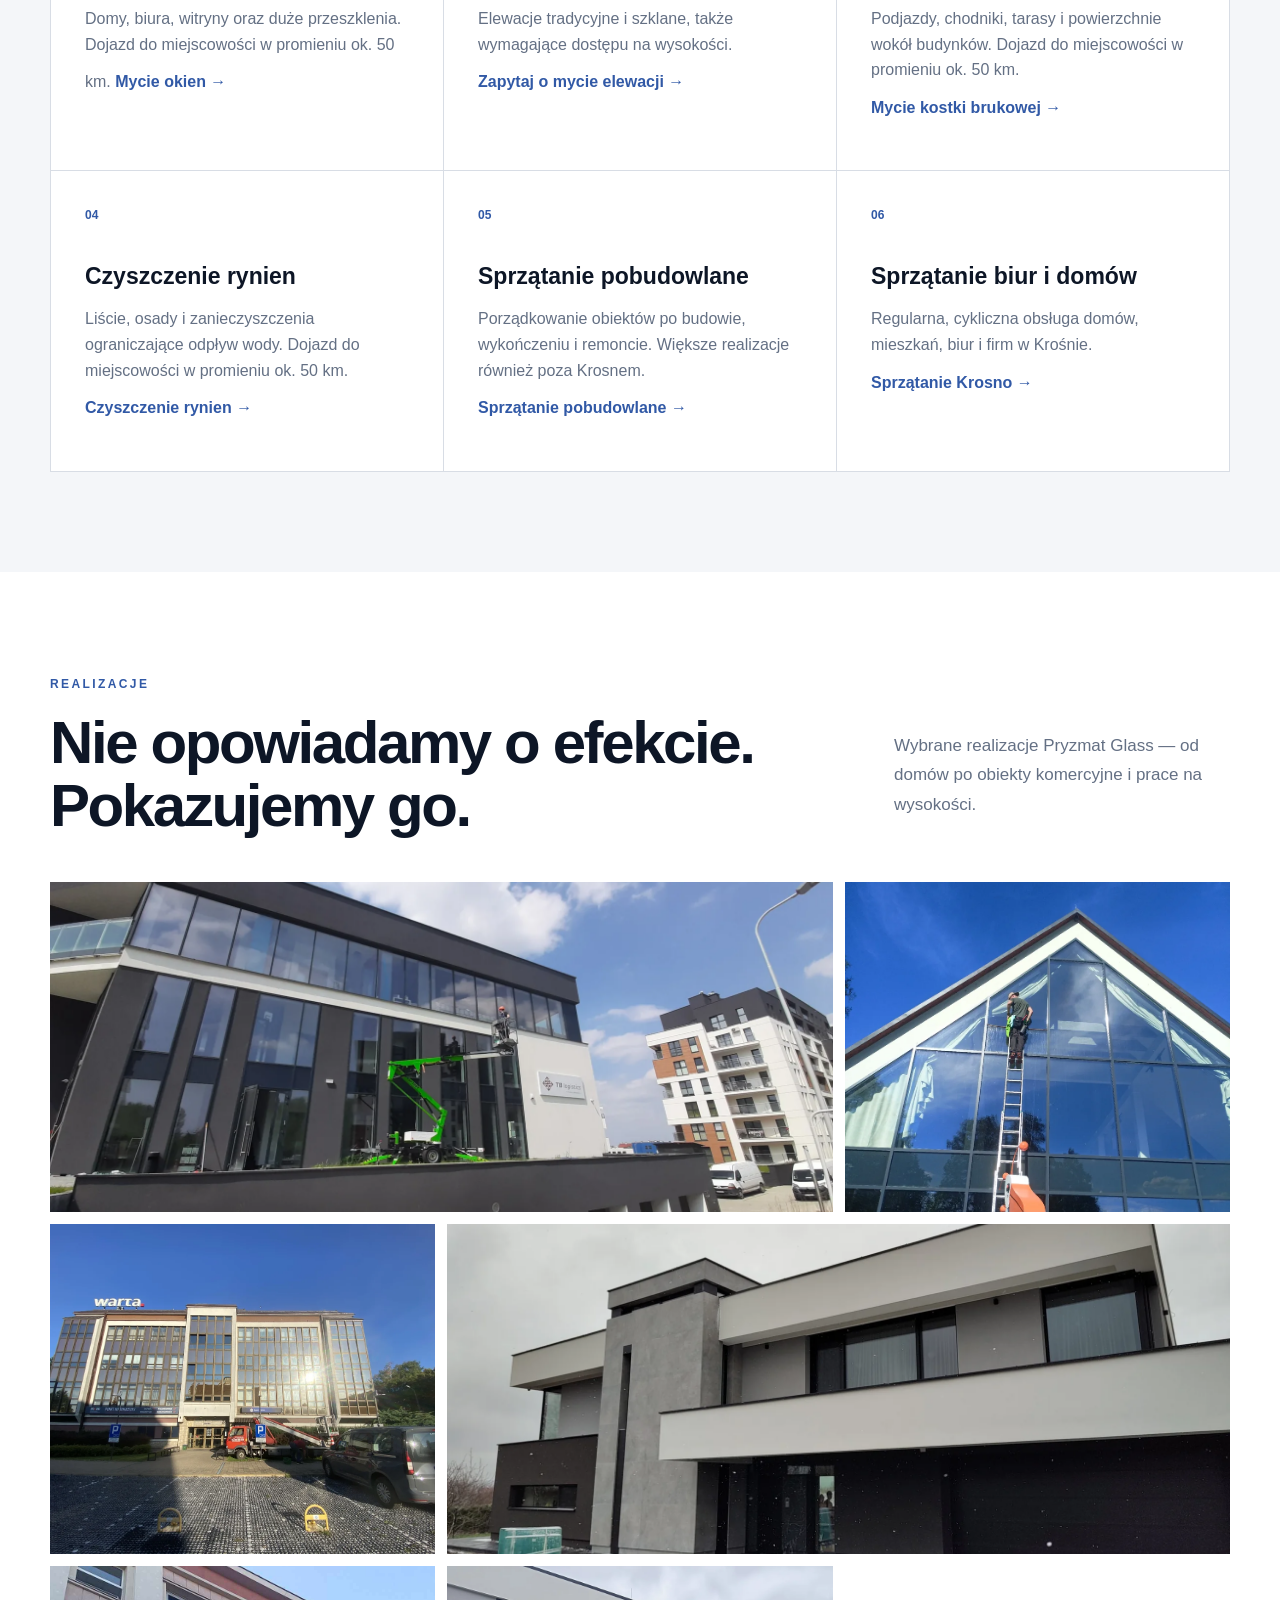
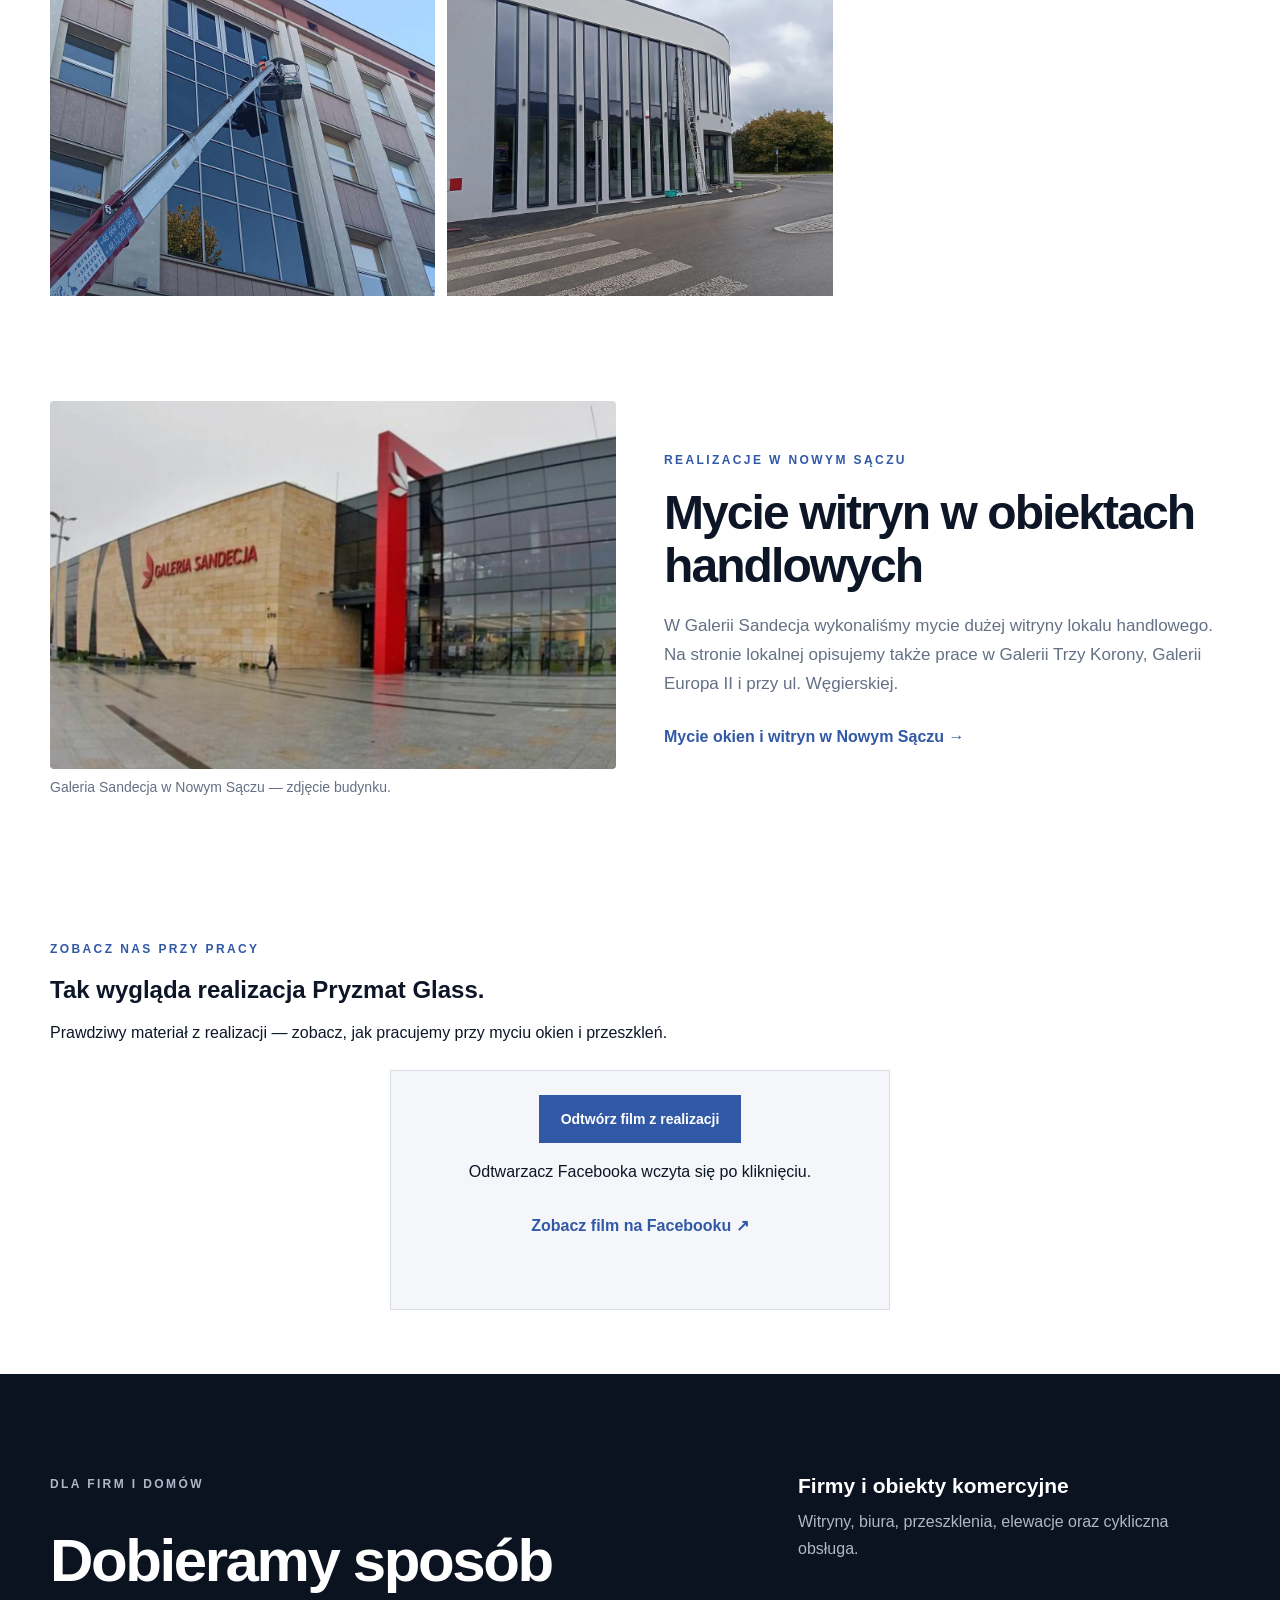
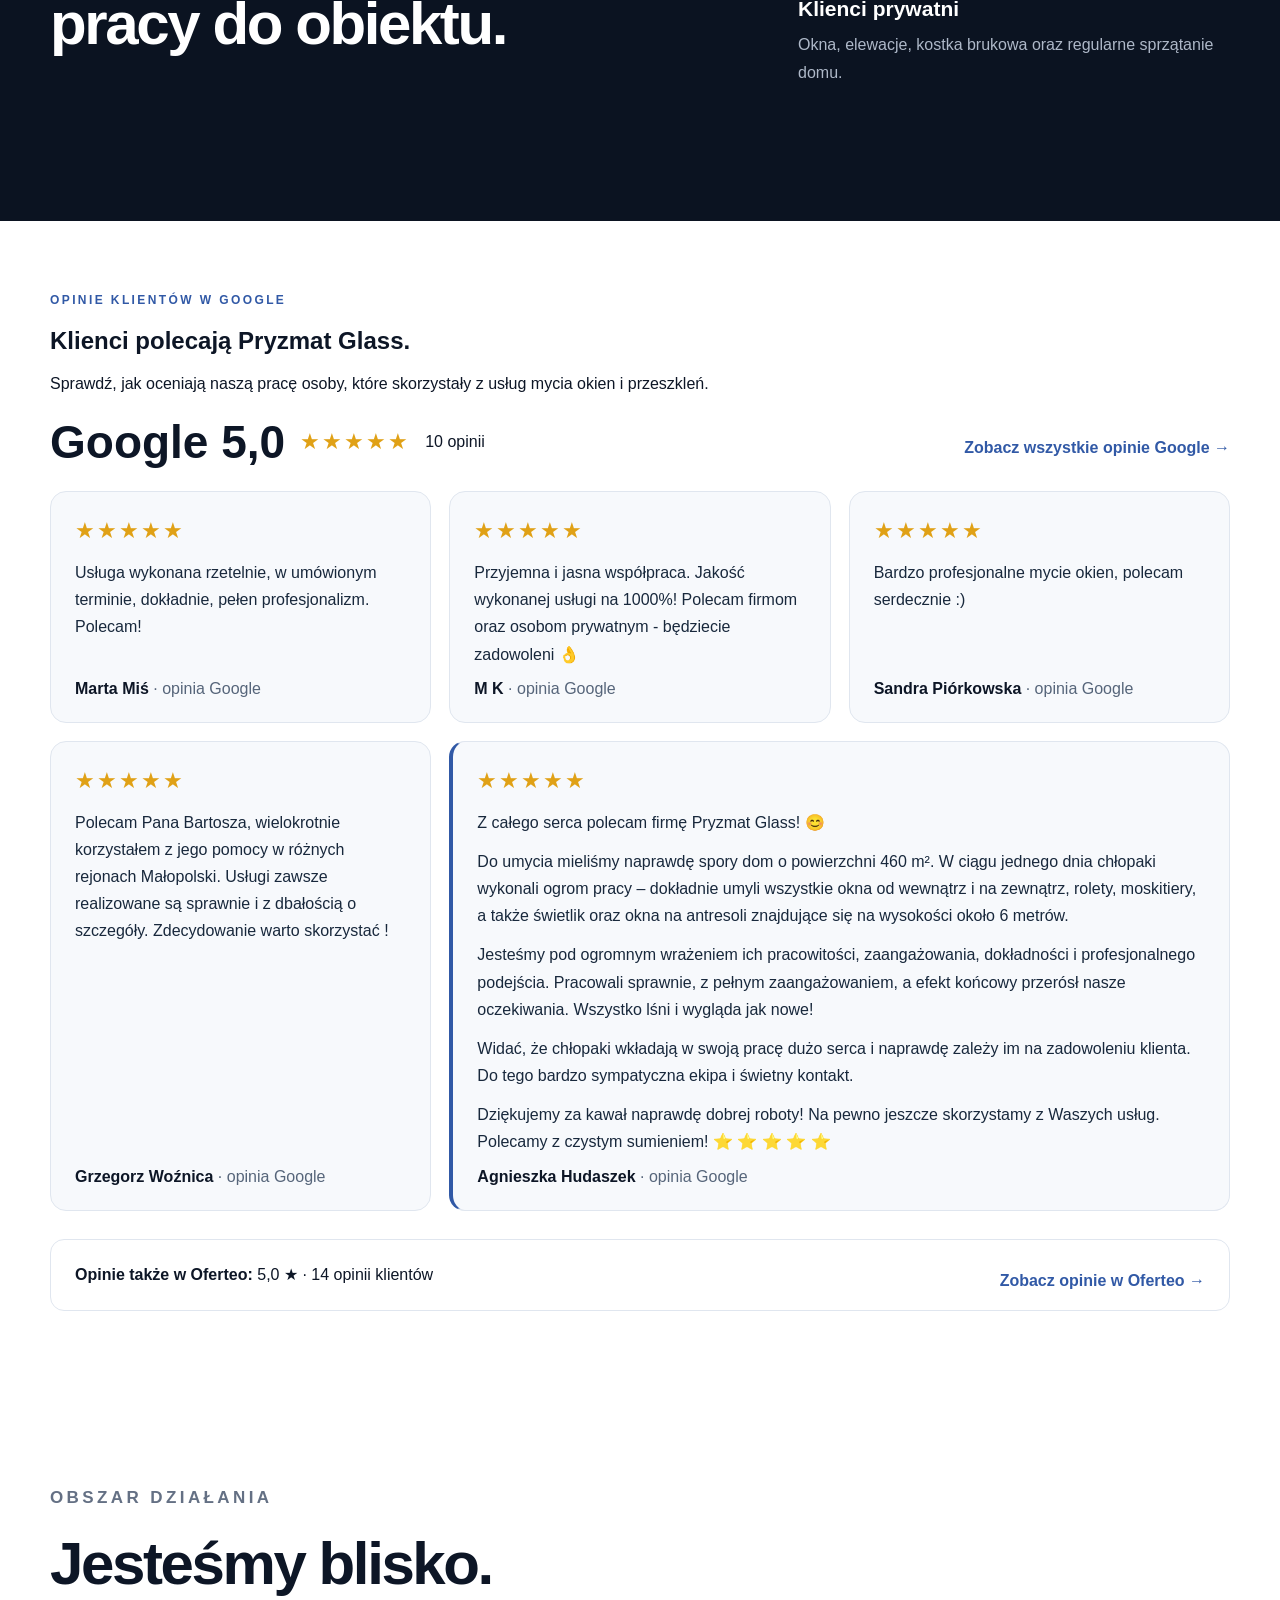
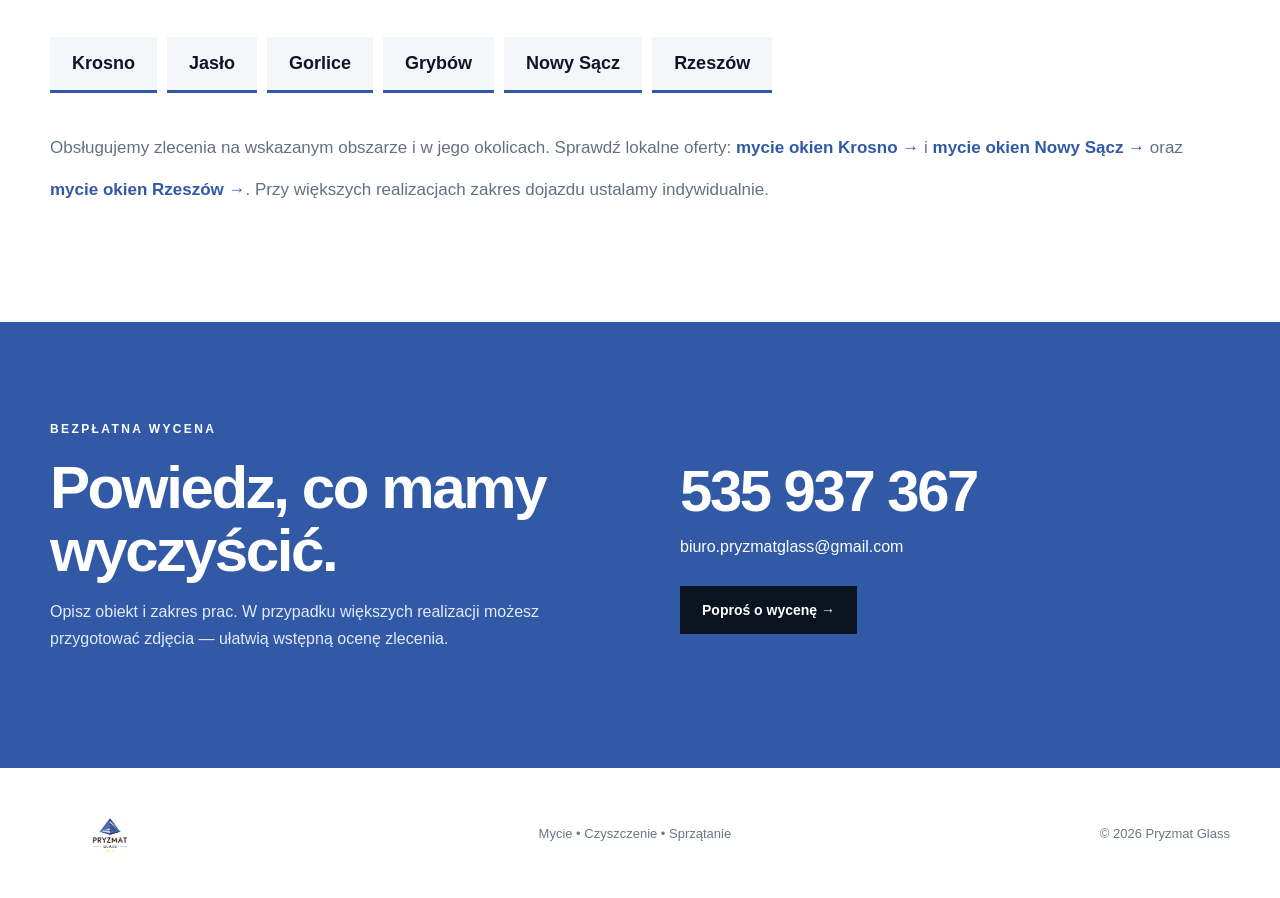
==== commit 1266da8b: "Wyróżnij pięć autentycznych opinii Google na stronie głównej" ====
--- a/index.html
+++ b/index.html
@@ -50,7 +50,33 @@
   </div>
 </section>
 <section class="dark"><div class="wrap darkGrid"><div><p class="eyebrow">DLA FIRM I DOMÓW</p><h2>Dobieramy sposób pracy do obiektu.</h2></div><div><h3>Firmy i obiekty komercyjne</h3><p>Witryny, biura, przeszklenia, elewacje oraz cykliczna obsługa.</p><h3>Klienci prywatni</h3><p>Okna, elewacje, kostka brukowa oraz regularne sprzątanie domu.</p></div></div></section>
-<section id="opinie" class="wrap" aria-labelledby="opinie-title" style="padding-top:72px;padding-bottom:72px"><p class="eyebrow blue">OPINIE KLIENTÓW</p><h2 id="opinie-title">Zobacz, co mówią o nas klienci.</h2><p>Sprawdź niezależne opinie o Pryzmat Glass i poznaj doświadczenia osób, które skorzystały z naszych usług.</p><div style="display:grid;grid-template-columns:repeat(auto-fit,minmax(230px,1fr));gap:18px;margin:28px 0"><article style="padding:24px;border:1px solid #dfe5ed;border-radius:16px;background:#f7f9fc"><p style="font-size:14px;font-weight:700;letter-spacing:.06em">OFERTEO</p><p style="font-size:30px;font-weight:800;margin:8px 0">5,0 <span style="color:#d39a19" aria-label="5 na 5 gwiazdek">★★★★★</span></p><p>14 opinii klientów</p><a class="textLink" href="https://www.oferteo.pl/pryzmatglass/firma/3871921" target="_blank" rel="noopener noreferrer">Zobacz wszystkie opinie w Oferteo →</a></article><article style="padding:24px;border:1px solid #dfe5ed;border-radius:16px;background:#f7f9fc"><p style="font-size:14px;font-weight:700;letter-spacing:.06em">GOOGLE</p><h3>Opinie w Google</h3><p>Przeczytaj oceny i komentarze klientów w wizytówce Pryzmat Glass.</p><a class="textLink" href="https://www.google.com/maps/search/?api=1&amp;query=Pryzmat+Glass+Mycie+okien+Krosno" target="_blank" rel="noopener noreferrer">Znajdź nas w Mapach Google →</a></article></div><div style="display:grid;grid-template-columns:repeat(auto-fit,minmax(230px,1fr));gap:18px"><blockquote style="margin:0;padding:24px;border-left:4px solid #3159a6;background:#f7f9fc;border-radius:12px"><p>„Punktualny,solidny,kultura osobista,godny polecenia.”</p><footer style="margin-top:16px;font-size:14px">B. F. · Oferteo</footer></blockquote><blockquote style="margin:0;padding:24px;border-left:4px solid #3159a6;background:#f7f9fc;border-radius:12px"><p>„Solidnie wykonana usługa w dobrej cenie. Polecam.”</p><footer style="margin-top:16px;font-size:14px">M. K. · Oferteo</footer></blockquote></div><p style="margin-top:22px"><a class="textLink" href="https://www.oferteo.pl/pryzmatglass/firma/3871921" target="_blank" rel="noopener noreferrer">Przeczytaj pozostałe opinie na Oferteo →</a></p></section>
+<section id="opinie" class="wrap reviews-section" aria-labelledby="opinie-title">
+<style>
+.reviews-section{padding-top:72px;padding-bottom:72px}
+.reviews-head{display:flex;align-items:center;justify-content:space-between;gap:20px;flex-wrap:wrap;margin:24px 0}
+.reviews-score{display:flex;align-items:center;gap:15px;flex-wrap:wrap}
+.reviews-score strong{font-size:clamp(32px,4vw,46px);line-height:1.1}
+.review-stars{color:#e0a116;font-size:22px;letter-spacing:2px;line-height:1.4}
+.reviews-grid{display:grid;grid-template-columns:repeat(3,minmax(0,1fr));gap:18px}
+.review-card{background:#f7f9fc;border:1px solid #e0e6ef;border-radius:16px;padding:24px;display:flex;flex-direction:column;gap:12px;min-width:0}
+.review-card blockquote{margin:0;flex:1;color:#18283c;line-height:1.7}
+.review-card blockquote p{margin:0 0 12px}
+.review-card blockquote p:last-child{margin-bottom:0}
+.review-author{font-weight:700;margin:0}
+.review-author span{font-weight:400;color:#56657a}
+.review-featured{grid-column:span 2;border-left:4px solid #3159a6}
+.reviews-extra{margin-top:28px;padding:20px 24px;border:1px solid #e0e6ef;border-radius:14px;display:flex;align-items:center;justify-content:space-between;gap:18px;flex-wrap:wrap}
+.reviews-extra p{margin:0}
+@media(max-width:900px){.reviews-grid{grid-template-columns:repeat(2,minmax(0,1fr))}}
+@media(max-width:600px){.reviews-grid{grid-template-columns:1fr}.review-featured{grid-column:auto}.review-card{padding:20px}}
+</style>
+<p class="eyebrow blue">OPINIE KLIENTÓW W GOOGLE</p>
+<h2 id="opinie-title">Klienci polecają Pryzmat Glass.</h2>
+<p>Sprawdź, jak oceniają naszą pracę osoby, które skorzystały z usług mycia okien i przeszkleń.</p>
+<div class="reviews-head"><div class="reviews-score"><strong>Google 5,0</strong><span class="review-stars" aria-label="5 na 5 gwiazdek">★★★★★</span><span>10 opinii</span></div><a class="textLink" href="https://share.google/CoaJXRYc7ITCVn3LO" target="_blank" rel="noopener noreferrer">Zobacz wszystkie opinie Google →</a></div>
+<div class="reviews-grid"><article class="review-card"><div class="review-stars" aria-label="5 na 5 gwiazdek">★★★★★</div><blockquote><p>Usługa wykonana rzetelnie, w umówionym terminie, dokładnie, pełen profesjonalizm. Polecam!</p></blockquote><p class="review-author">Marta Miś <span>· opinia Google</span></p></article><article class="review-card"><div class="review-stars" aria-label="5 na 5 gwiazdek">★★★★★</div><blockquote><p>Przyjemna i jasna współpraca. Jakość wykonanej usługi na 1000%! Polecam firmom oraz osobom prywatnym - będziecie zadowoleni 👌</p></blockquote><p class="review-author">M K <span>· opinia Google</span></p></article><article class="review-card"><div class="review-stars" aria-label="5 na 5 gwiazdek">★★★★★</div><blockquote><p>Bardzo profesjonalne mycie okien, polecam serdecznie :)</p></blockquote><p class="review-author">Sandra Piórkowska <span>· opinia Google</span></p></article><article class="review-card"><div class="review-stars" aria-label="5 na 5 gwiazdek">★★★★★</div><blockquote><p>Polecam Pana Bartosza, wielokrotnie korzystałem z jego pomocy w różnych rejonach Małopolski. Usługi zawsze realizowane są sprawnie i z dbałością o szczegóły. Zdecydowanie warto skorzystać !</p></blockquote><p class="review-author">Grzegorz Woźnica <span>· opinia Google</span></p></article><article class="review-card review-featured"><div class="review-stars" aria-label="5 na 5 gwiazdek">★★★★★</div><blockquote><p>Z całego serca polecam firmę Pryzmat Glass! 😊</p><p>Do umycia mieliśmy naprawdę spory dom o powierzchni 460 m². W ciągu jednego dnia chłopaki wykonali ogrom pracy – dokładnie umyli wszystkie okna od wewnątrz i na zewnątrz, rolety, moskitiery, a także świetlik oraz okna na antresoli znajdujące się na wysokości około 6 metrów.</p><p>Jesteśmy pod ogromnym wrażeniem ich pracowitości, zaangażowania, dokładności i profesjonalnego podejścia. Pracowali sprawnie, z pełnym zaangażowaniem, a efekt końcowy przerósł nasze oczekiwania. Wszystko lśni i wygląda jak nowe!</p><p>Widać, że chłopaki wkładają w swoją pracę dużo serca i naprawdę zależy im na zadowoleniu klienta. Do tego bardzo sympatyczna ekipa i świetny kontakt.</p><p>Dziękujemy za kawał naprawdę dobrej roboty! Na pewno jeszcze skorzystamy z Waszych usług. Polecamy z czystym sumieniem! ⭐ ⭐ ⭐ ⭐ ⭐</p></blockquote><p class="review-author">Agnieszka Hudaszek <span>· opinia Google</span></p></article></div>
+<div class="reviews-extra"><p><strong>Opinie także w Oferteo:</strong> 5,0 ★ · 14 opinii klientów</p><a class="textLink" href="https://www.oferteo.pl/pryzmatglass/firma/3871921" target="_blank" rel="noopener noreferrer">Zobacz opinie w Oferteo →</a></div>
+</section>
 <section id="obszar" class="area wrap"><p class="eyebrow blue">OBSZAR DZIAŁANIA</p><h2>Jesteśmy blisko.</h2><div class="cities"><span><a href="mycie-okien-krosno/">Krosno</a></span><span>Jasło</span><span>Gorlice</span><span>Grybów</span><span><a href="mycie-okien-nowy-sacz/">Nowy Sącz</a></span><span><a href="mycie-okien-rzeszow/">Rzeszów</a></span></div><p>Obsługujemy zlecenia na wskazanym obszarze i w jego okolicach. Sprawdź lokalne oferty: <a class="textLink" href="mycie-okien-krosno/">mycie okien Krosno →</a> i <a class="textLink" href="mycie-okien-nowy-sacz/">mycie okien Nowy Sącz →</a> oraz <a class="textLink" href="mycie-okien-rzeszow/">mycie okien Rzeszów →</a>. Przy większych realizacjach zakres dojazdu ustalamy indywidualnie.</p></section>
 <section id="kontakt" class="contact"><div class="wrap contactGrid"><div><p class="eyebrow">BEZPŁATNA WYCENA</p><h2>Powiedz, co mamy wyczyścić.</h2><p>Opisz obiekt i zakres prac. W przypadku większych realizacji możesz przygotować zdjęcia — ułatwią wstępną ocenę zlecenia.</p></div><div class="contactBox"><a class="number" href="tel:+48535937367">535 937 367</a><a class="mail" href="mailto:biuro.pryzmatglass@gmail.com?subject=Wycena%20Pryzmat%20Glass">biuro.pryzmatglass@gmail.com</a><a class="primary black" href="mailto:biuro.pryzmatglass@gmail.com?subject=Wycena%20Pryzmat%20Glass">Poproś o wycenę →</a></div></div></section></main>
 <footer><div class="wrap foot"><img src="assets/images/logo.jpg" alt="Pryzmat Glass"><p>Mycie • Czyszczenie • Sprzątanie</p><p>© 2026 Pryzmat Glass</p></div></footer><script src="assets/app.js"></script></body></html>
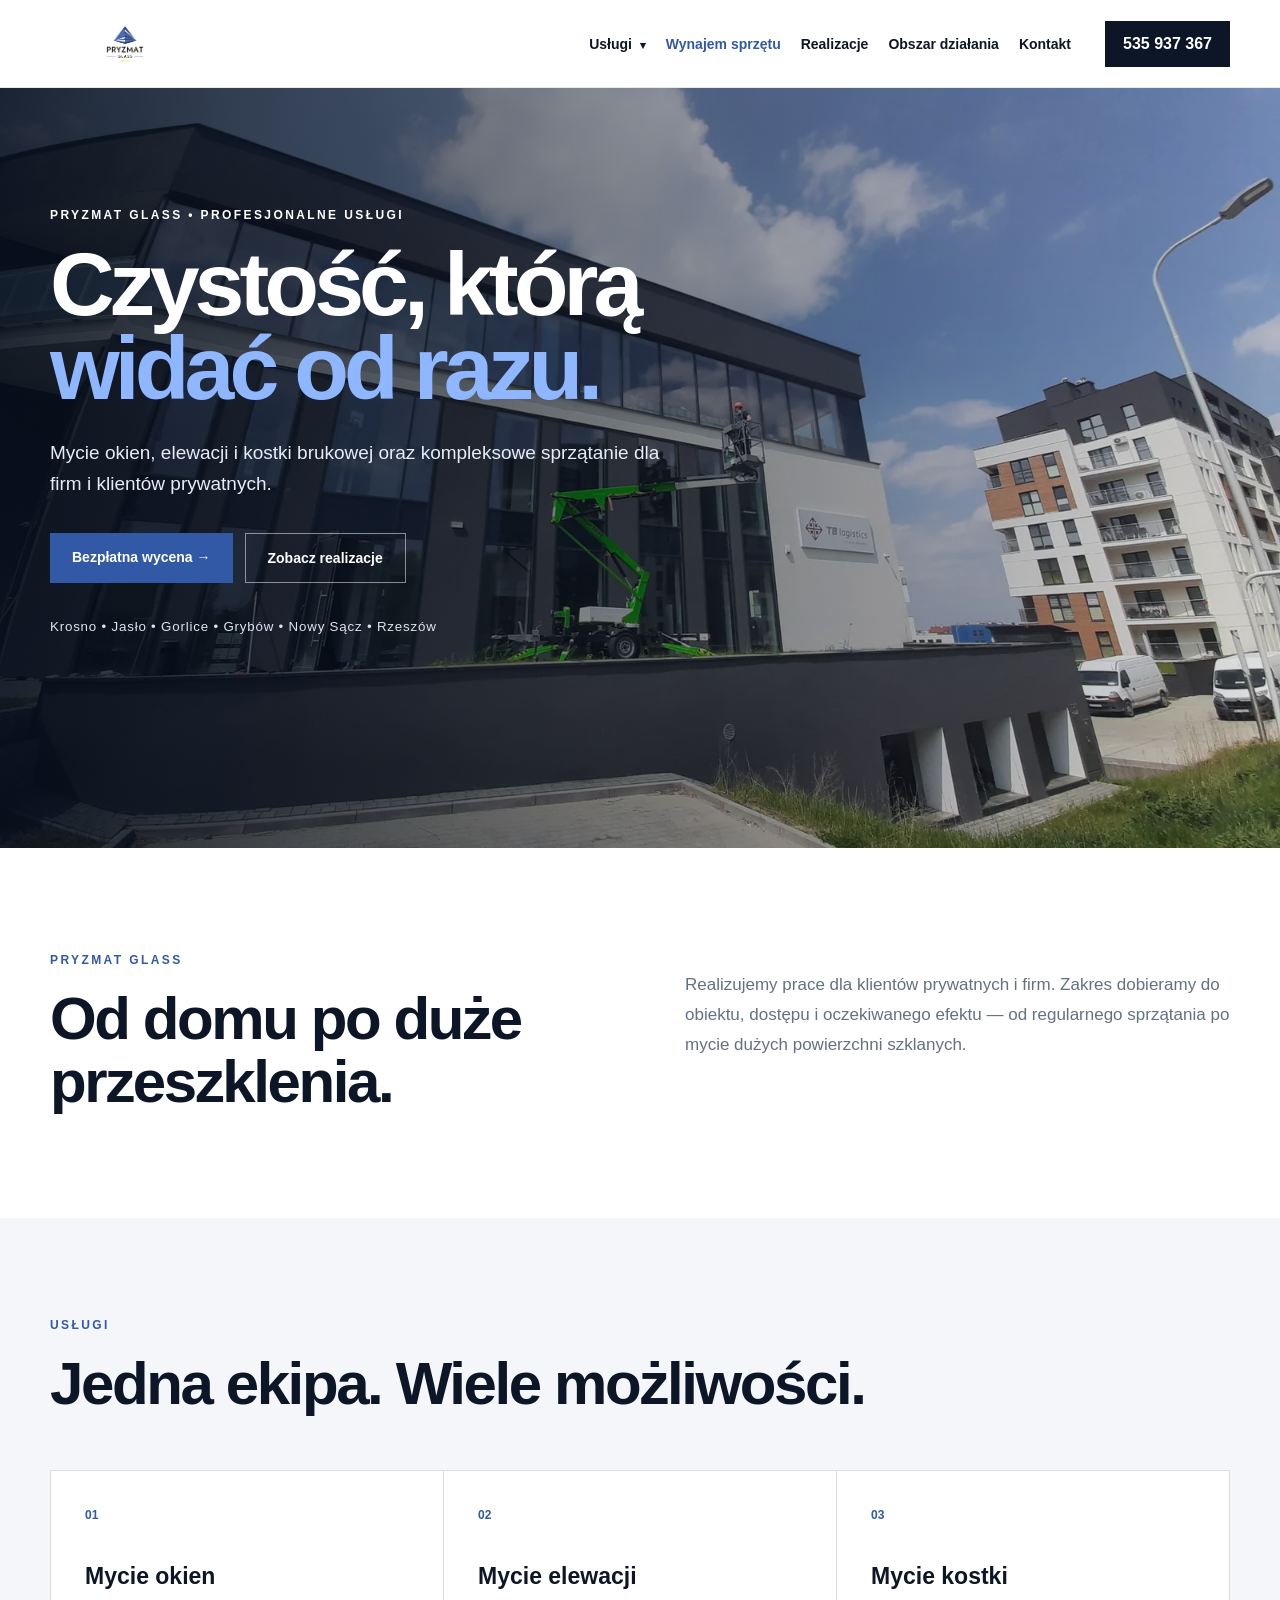
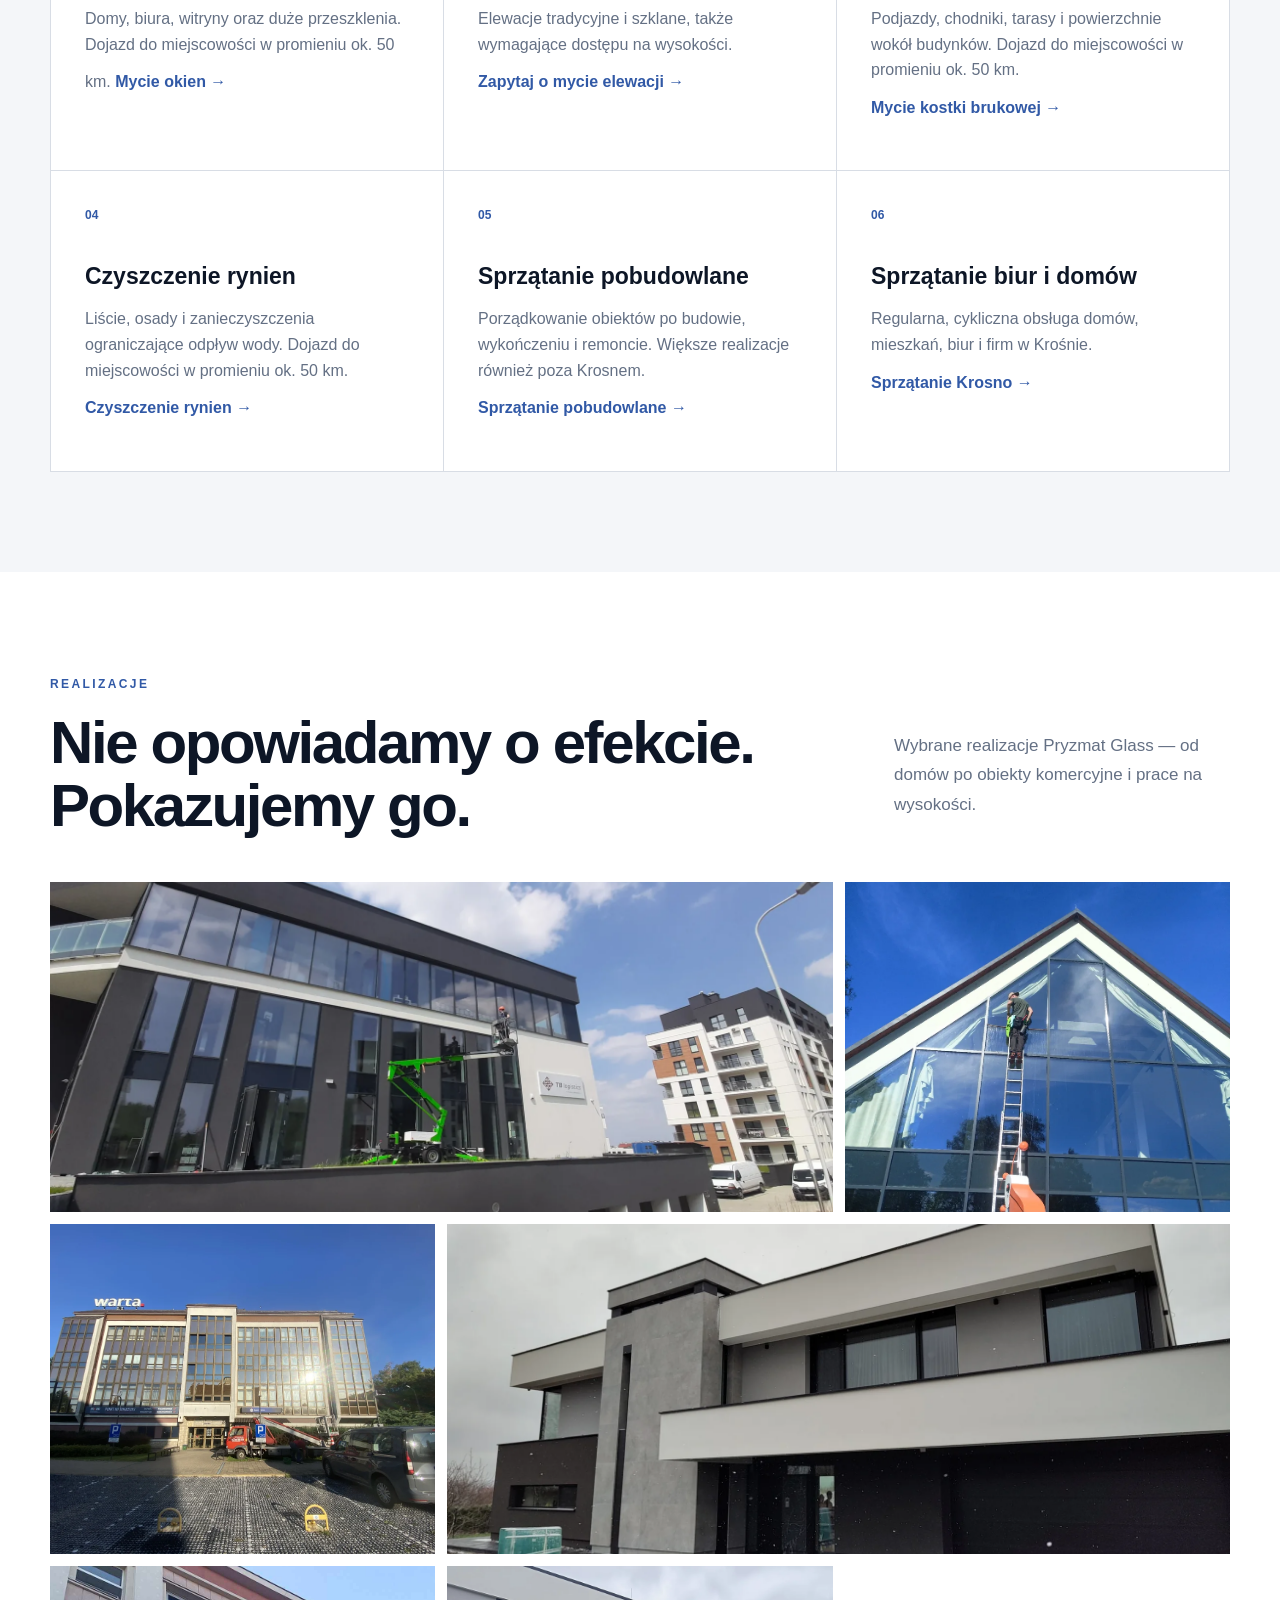
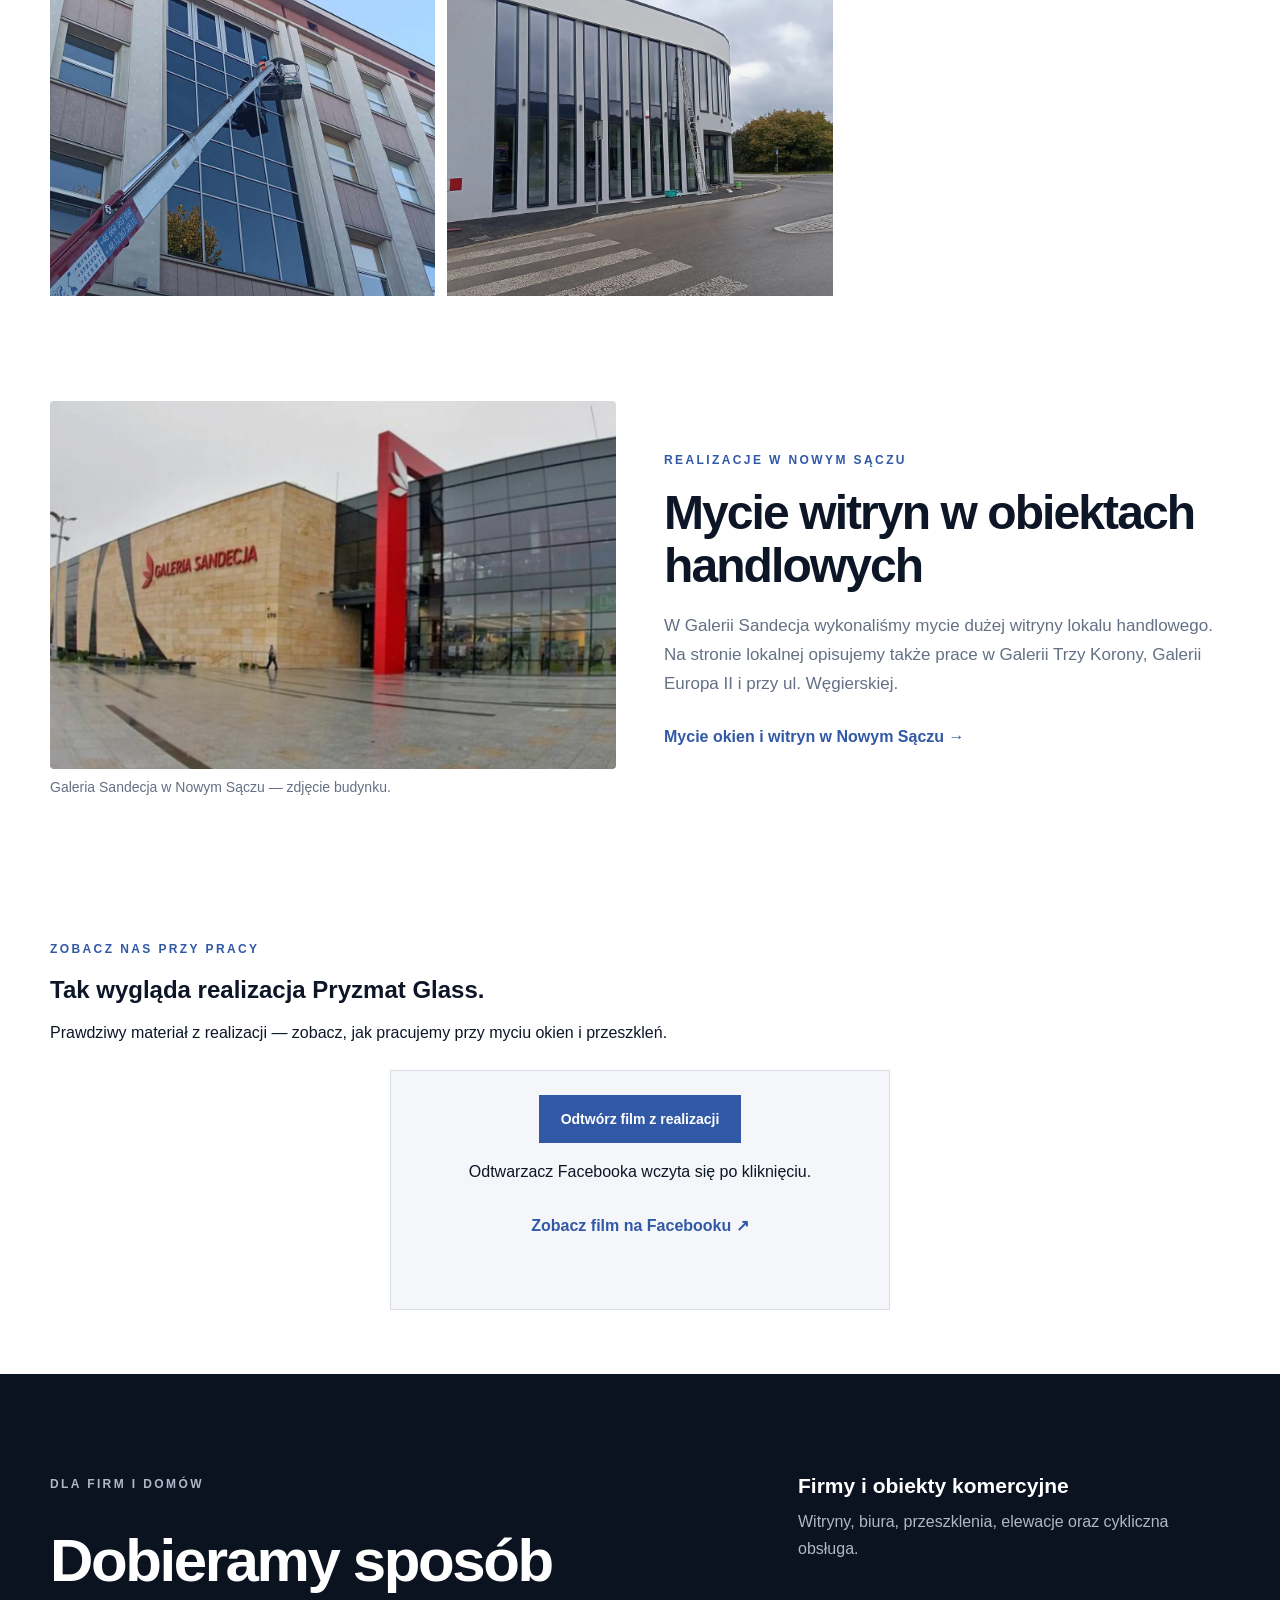
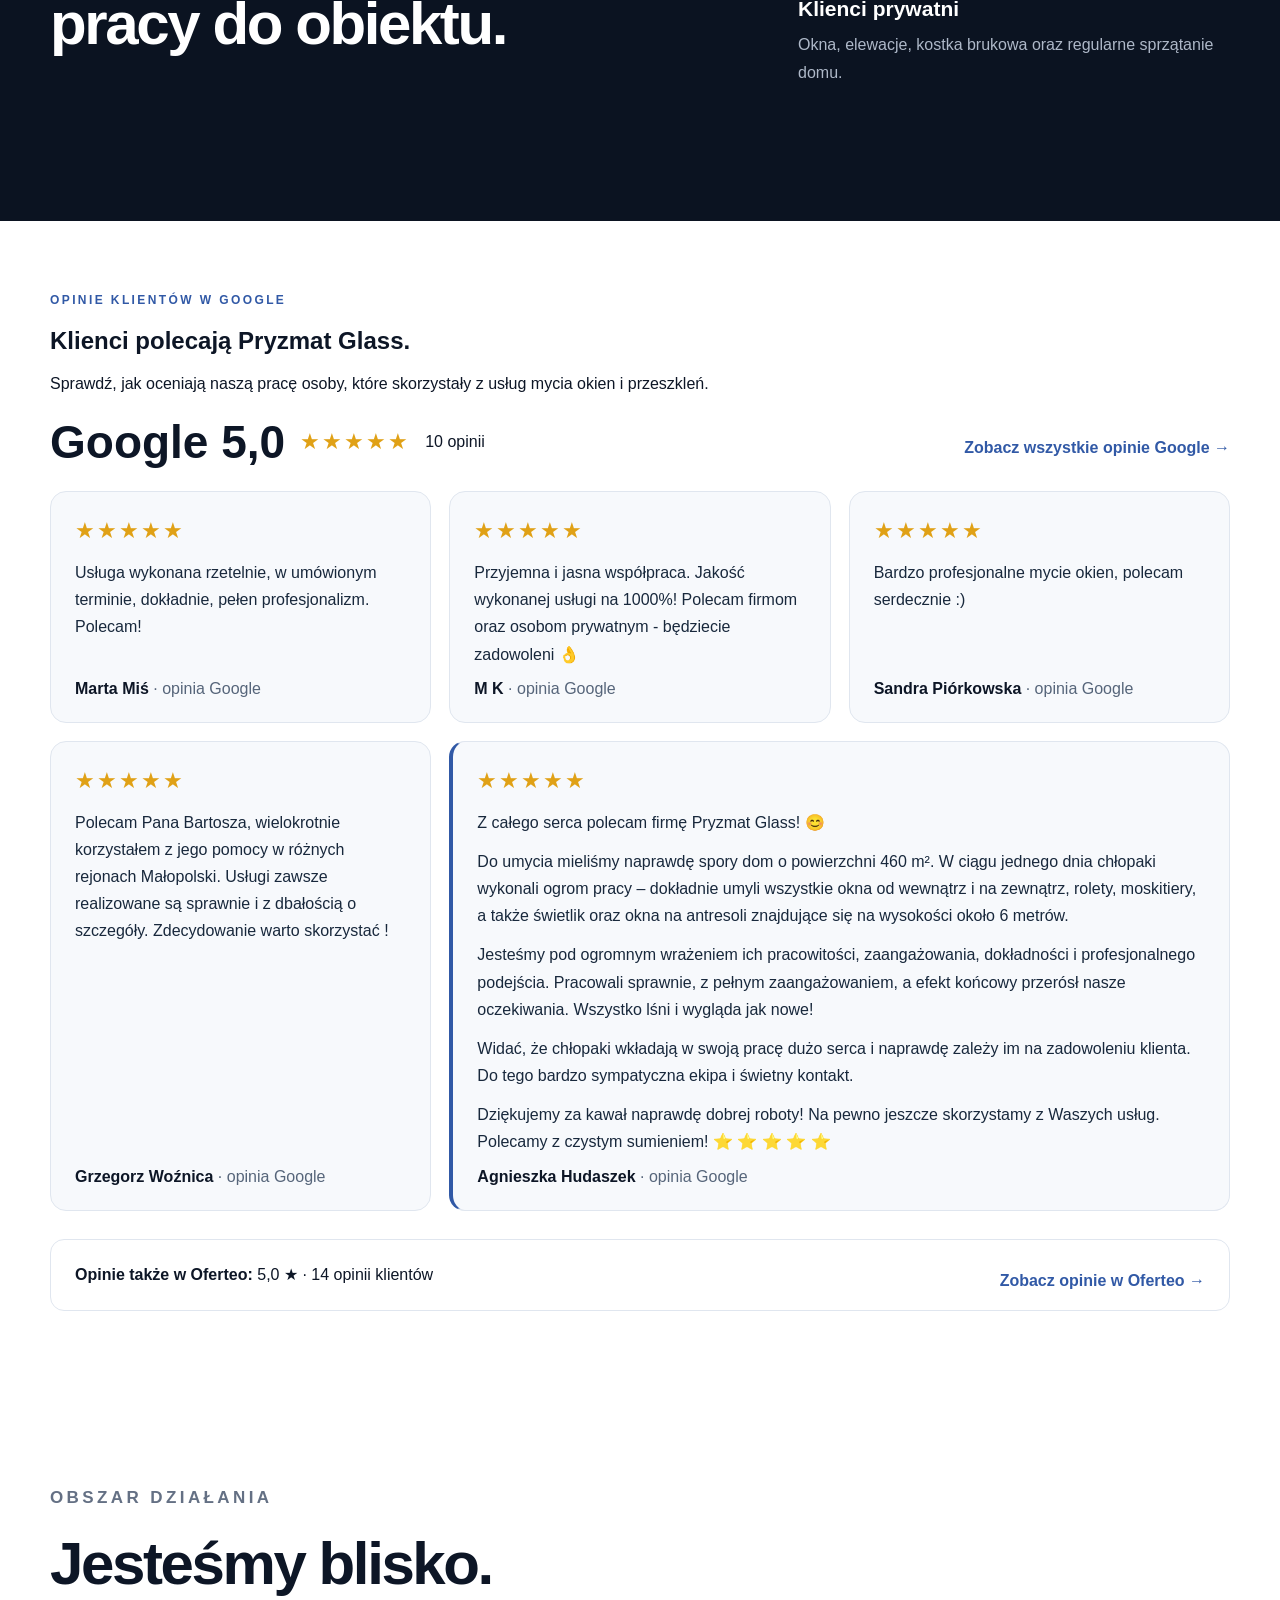
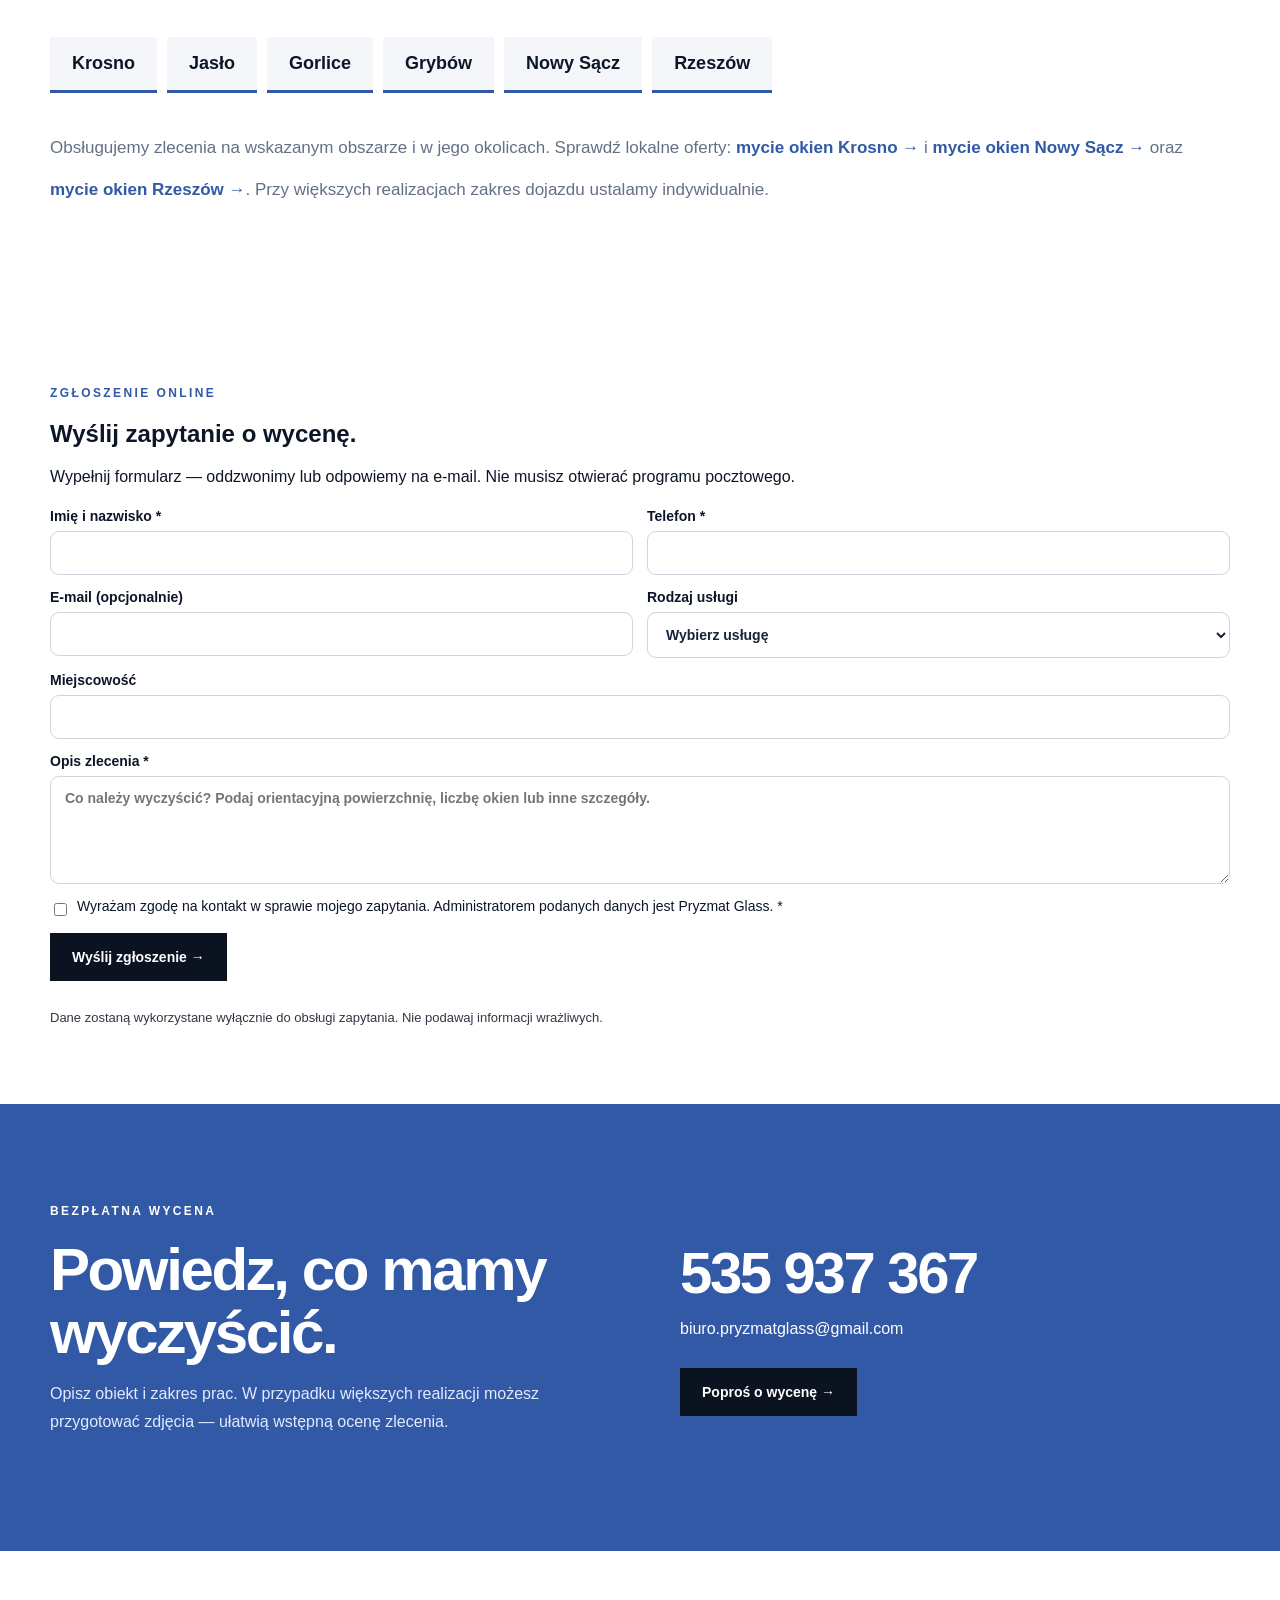
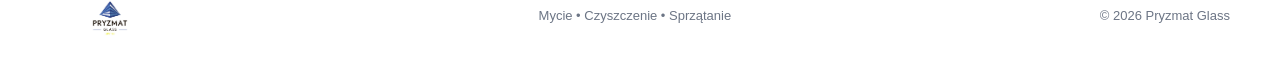
==== commit cd6eddd5: "Add inquiry form wired to Google Apps Script (test pending)" ====
--- a/index.html
+++ b/index.html
@@ -78,5 +78,41 @@
 <div class="reviews-extra"><p><strong>Opinie także w Oferteo:</strong> 5,0 ★ · 14 opinii klientów</p><a class="textLink" href="https://www.oferteo.pl/pryzmatglass/firma/3871921" target="_blank" rel="noopener noreferrer">Zobacz opinie w Oferteo →</a></div>
 </section>
 <section id="obszar" class="area wrap"><p class="eyebrow blue">OBSZAR DZIAŁANIA</p><h2>Jesteśmy blisko.</h2><div class="cities"><span><a href="mycie-okien-krosno/">Krosno</a></span><span>Jasło</span><span>Gorlice</span><span>Grybów</span><span><a href="mycie-okien-nowy-sacz/">Nowy Sącz</a></span><span><a href="mycie-okien-rzeszow/">Rzeszów</a></span></div><p>Obsługujemy zlecenia na wskazanym obszarze i w jego okolicach. Sprawdź lokalne oferty: <a class="textLink" href="mycie-okien-krosno/">mycie okien Krosno →</a> i <a class="textLink" href="mycie-okien-nowy-sacz/">mycie okien Nowy Sącz →</a> oraz <a class="textLink" href="mycie-okien-rzeszow/">mycie okien Rzeszów →</a>. Przy większych realizacjach zakres dojazdu ustalamy indywidualnie.</p></section>
+<style>
+.request-form{display:grid;grid-template-columns:repeat(2,minmax(0,1fr));gap:14px;margin-top:22px}
+.request-form label{display:flex;flex-direction:column;gap:7px;font-weight:650;font-size:14px}
+.request-form input,.request-form select,.request-form textarea{width:100%;box-sizing:border-box;padding:13px 14px;border:1px solid #ccd5e0;border-radius:9px;font:inherit;background:#fff;color:#172337}
+.request-form input:focus,.request-form select:focus,.request-form textarea:focus{outline:2px solid #3159a6;outline-offset:1px}
+.request-form .wide{grid-column:1/-1}
+.request-form button{cursor:pointer;border:0}
+.request-form .honeypot{position:absolute;left:-9999px;width:1px;height:1px;overflow:hidden}
+.request-note{font-size:13px;line-height:1.5;opacity:.85}
+@media(max-width:650px){.request-form{grid-template-columns:1fr}}
+</style>
+<section class="wrap" id="formularz" aria-labelledby="formularz-title" style="padding-top:64px;padding-bottom:64px">
+<p class="eyebrow blue">ZGŁOSZENIE ONLINE</p><h2 id="formularz-title">Wyślij zapytanie o wycenę.</h2>
+<p>Wypełnij formularz — oddzwonimy lub odpowiemy na e-mail. Nie musisz otwierać programu pocztowego.</p>
+<form class="request-form" id="request-form" method="POST" action="https://script.google.com/macros/s/AKfycbwnBklaG6JYhsTq2gUDL-u3rOyIJ3OiNV3VYitHNVyZTEN9QL8fhOZYcJyn-UZ7VEuBCQ/exec" target="request-form-target">
+<label>Imię i nazwisko *<input name="name" autocomplete="name" maxlength="120" required></label>
+<label>Telefon *<input name="phone" type="tel" autocomplete="tel" maxlength="35" required></label>
+<label>E-mail (opcjonalnie)<input name="email" type="email" autocomplete="email" maxlength="200"></label>
+<label>Rodzaj usługi<select name="service"><option value="">Wybierz usługę</option><option>Mycie okien i witryn</option><option>Mycie elewacji</option><option>Mycie kostki brukowej</option><option>Czyszczenie rynien</option><option>Sprzątanie biur i lokali</option><option>Sprzątanie pobudowlane</option><option>Inna usługa</option></select></label>
+<label class="wide">Miejscowość<input name="city" autocomplete="address-level2" maxlength="120"></label>
+<label class="wide">Opis zlecenia *<textarea name="message" rows="5" maxlength="3000" placeholder="Co należy wyczyścić? Podaj orientacyjną powierzchnię, liczbę okien lub inne szczegóły." required></textarea></label>
+<div class="honeypot" aria-hidden="true"><label>Strona internetowa<input name="website" tabindex="-1" autocomplete="off"></label></div>
+<label class="wide" style="flex-direction:row;align-items:flex-start;font-weight:400"><input type="checkbox" required style="width:auto;margin-top:5px"><span>Wyrażam zgodę na kontakt w sprawie mojego zapytania. Administratorem podanych danych jest Pryzmat Glass. *</span></label>
+<div class="wide"><button class="primary black" type="submit" id="request-submit">Wyślij zgłoszenie →</button></div>
+<p class="wide request-note" id="request-status" role="status" aria-live="polite">Dane zostaną wykorzystane wyłącznie do obsługi zapytania. Nie podawaj informacji wrażliwych.</p>
+</form>
+<iframe name="request-form-target" id="request-form-target" title="Wysyłanie zgłoszenia" style="display:none"></iframe>
+<script>
+(function(){
+const form=document.getElementById('request-form'),frame=document.getElementById('request-form-target'),status=document.getElementById('request-status'),button=document.getElementById('request-submit');
+let pending=false;
+form.addEventListener('submit',function(){pending=true;button.disabled=true;status.textContent='Wysyłanie zgłoszenia…';});
+frame.addEventListener('load',function(){if(!pending)return;pending=false;button.disabled=false;status.textContent='Formularz został przekazany do obsługi. Jeśli nie otrzymasz odpowiedzi, zadzwoń pod 535 937 367.';form.reset();});
+})();
+</script>
+</section>
 <section id="kontakt" class="contact"><div class="wrap contactGrid"><div><p class="eyebrow">BEZPŁATNA WYCENA</p><h2>Powiedz, co mamy wyczyścić.</h2><p>Opisz obiekt i zakres prac. W przypadku większych realizacji możesz przygotować zdjęcia — ułatwią wstępną ocenę zlecenia.</p></div><div class="contactBox"><a class="number" href="tel:+48535937367">535 937 367</a><a class="mail" href="mailto:biuro.pryzmatglass@gmail.com?subject=Wycena%20Pryzmat%20Glass">biuro.pryzmatglass@gmail.com</a><a class="primary black" href="mailto:biuro.pryzmatglass@gmail.com?subject=Wycena%20Pryzmat%20Glass">Poproś o wycenę →</a></div></div></section></main>
 <footer><div class="wrap foot"><img src="assets/images/logo.jpg" alt="Pryzmat Glass"><p>Mycie • Czyszczenie • Sprzątanie</p><p>© 2026 Pryzmat Glass</p></div></footer><script src="assets/app.js"></script></body></html>
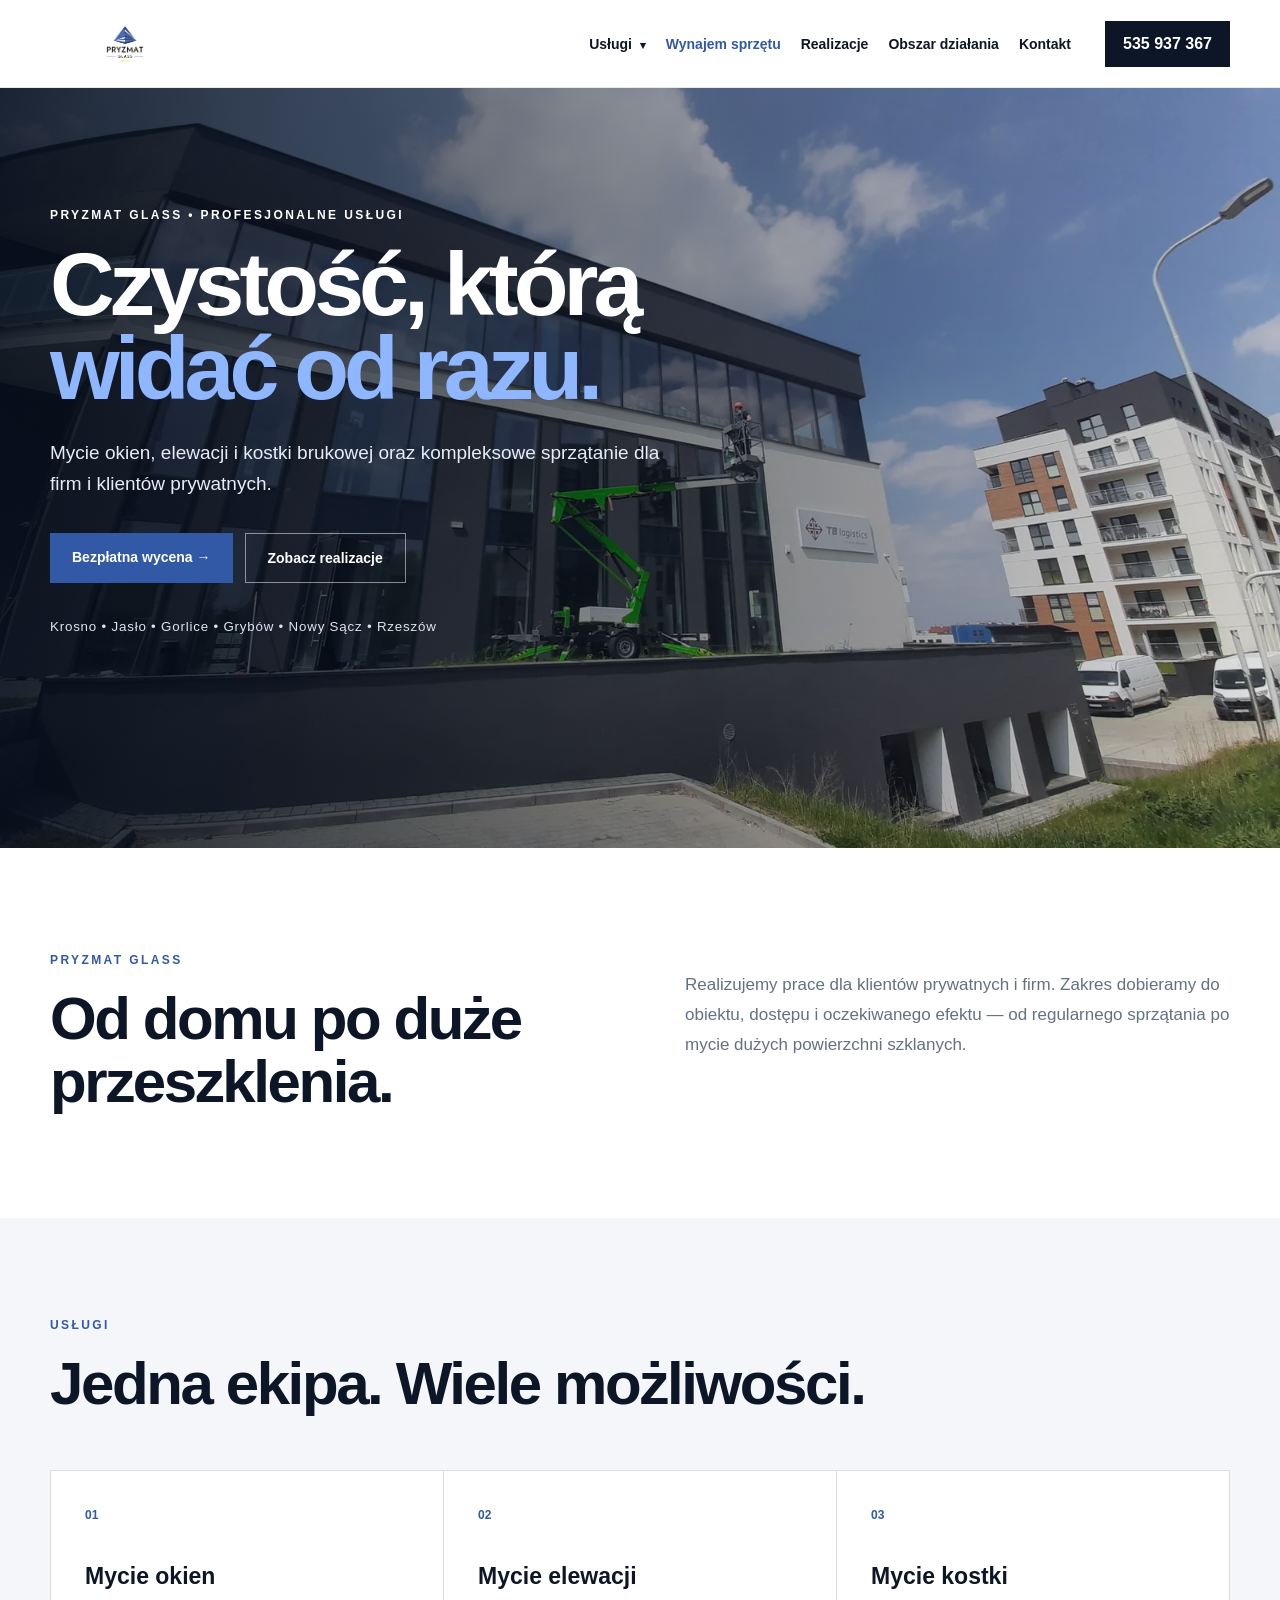
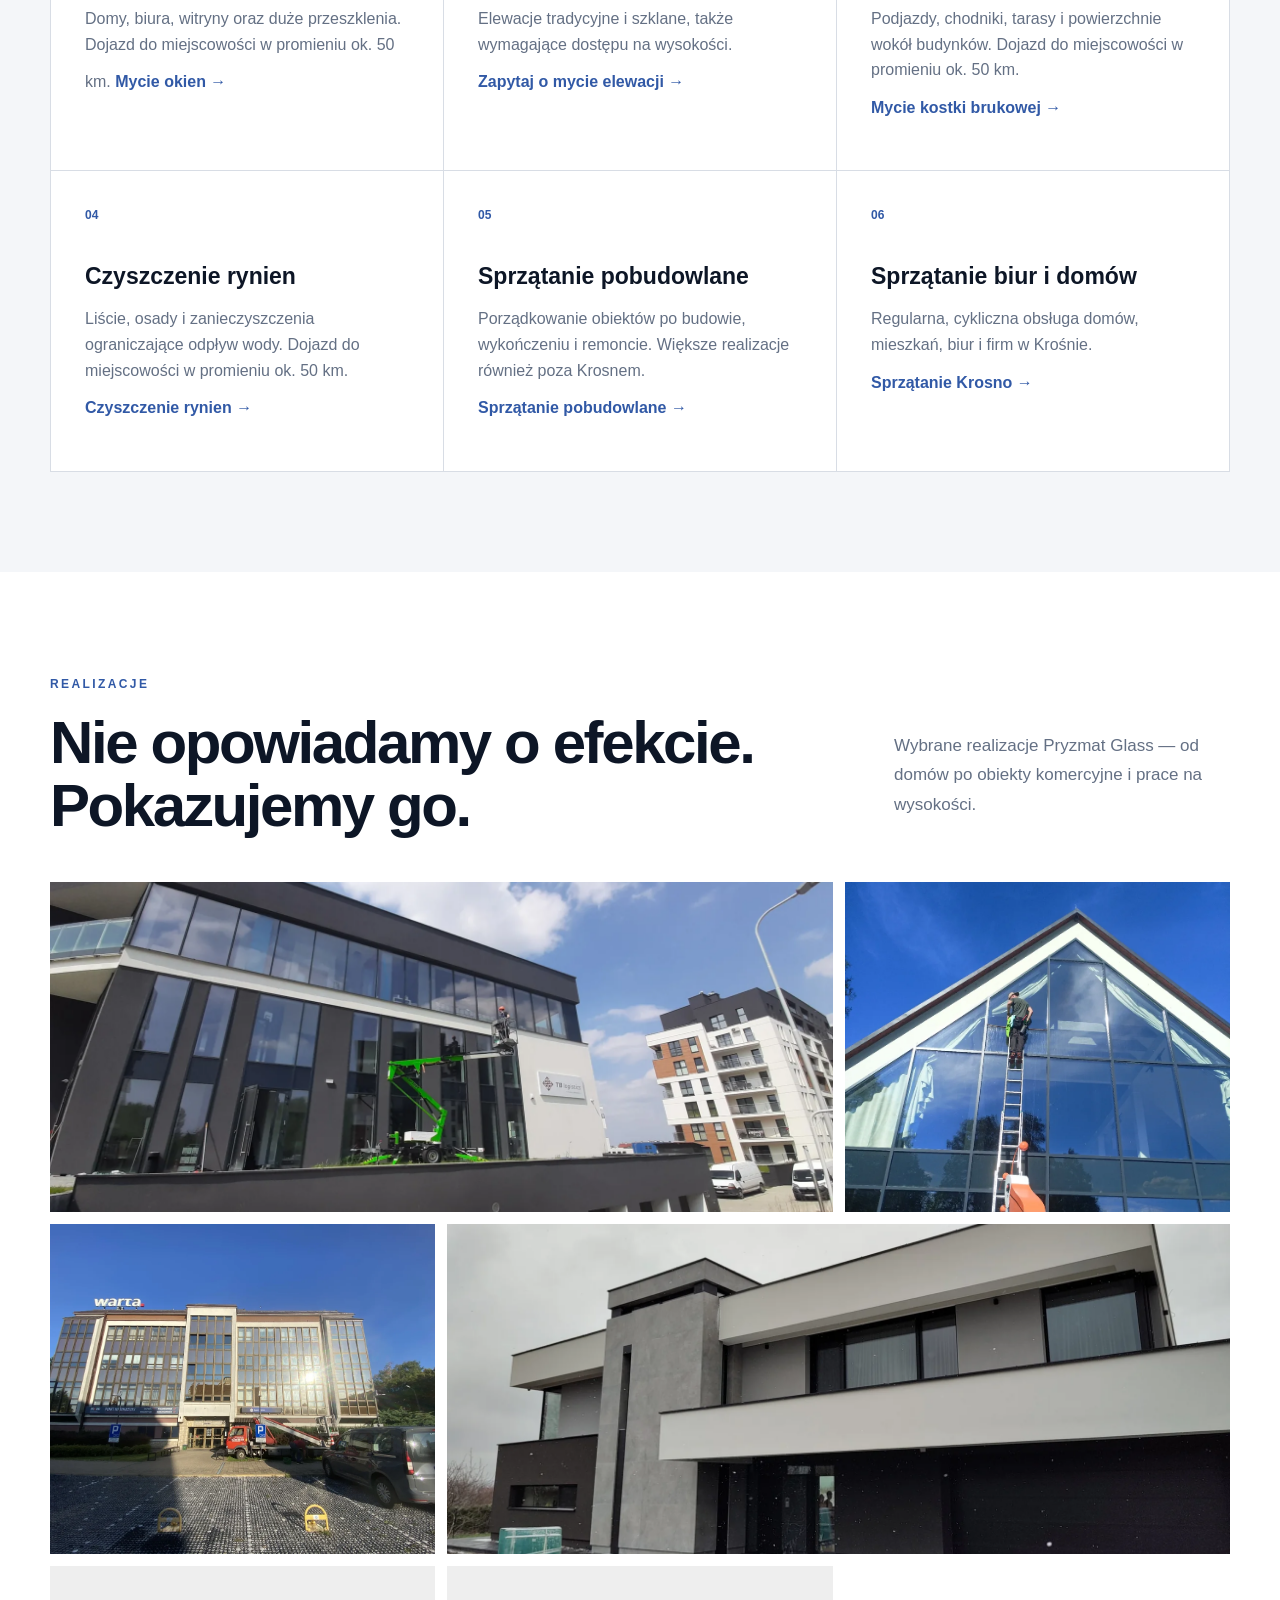
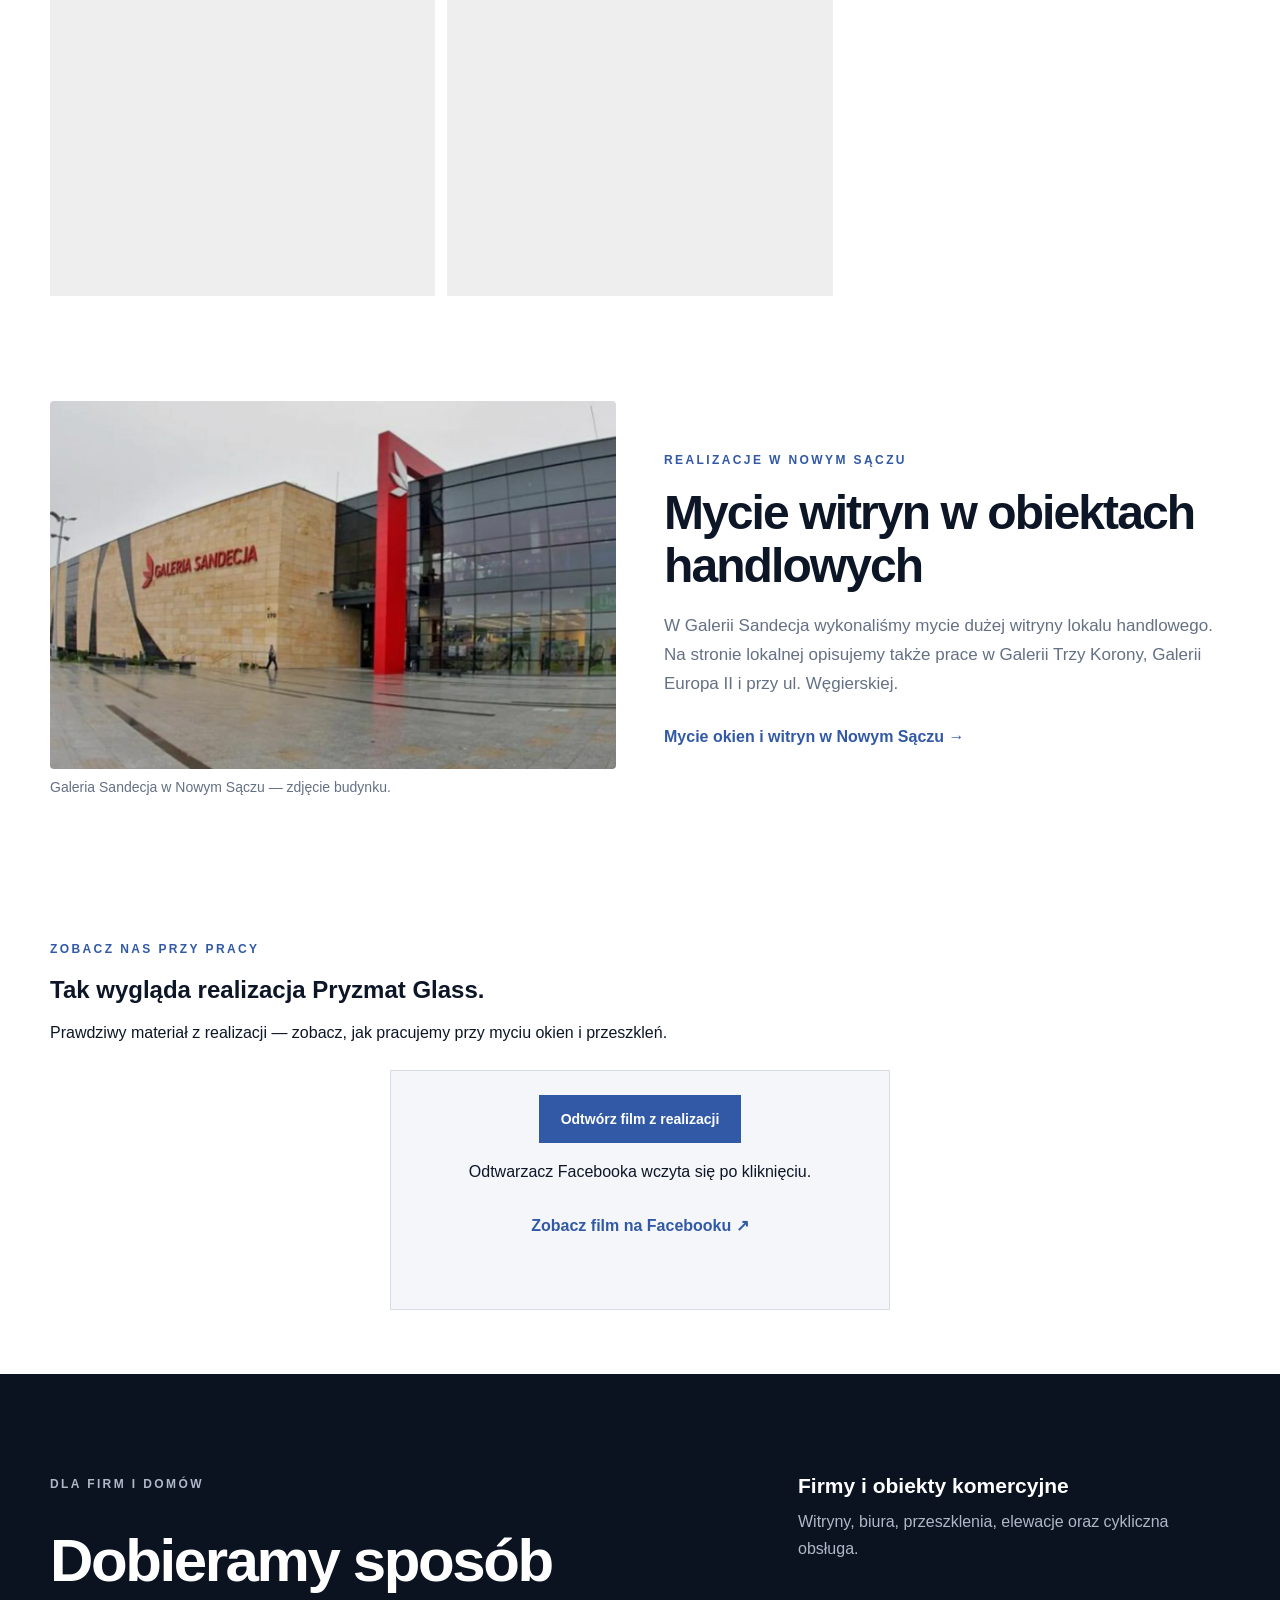
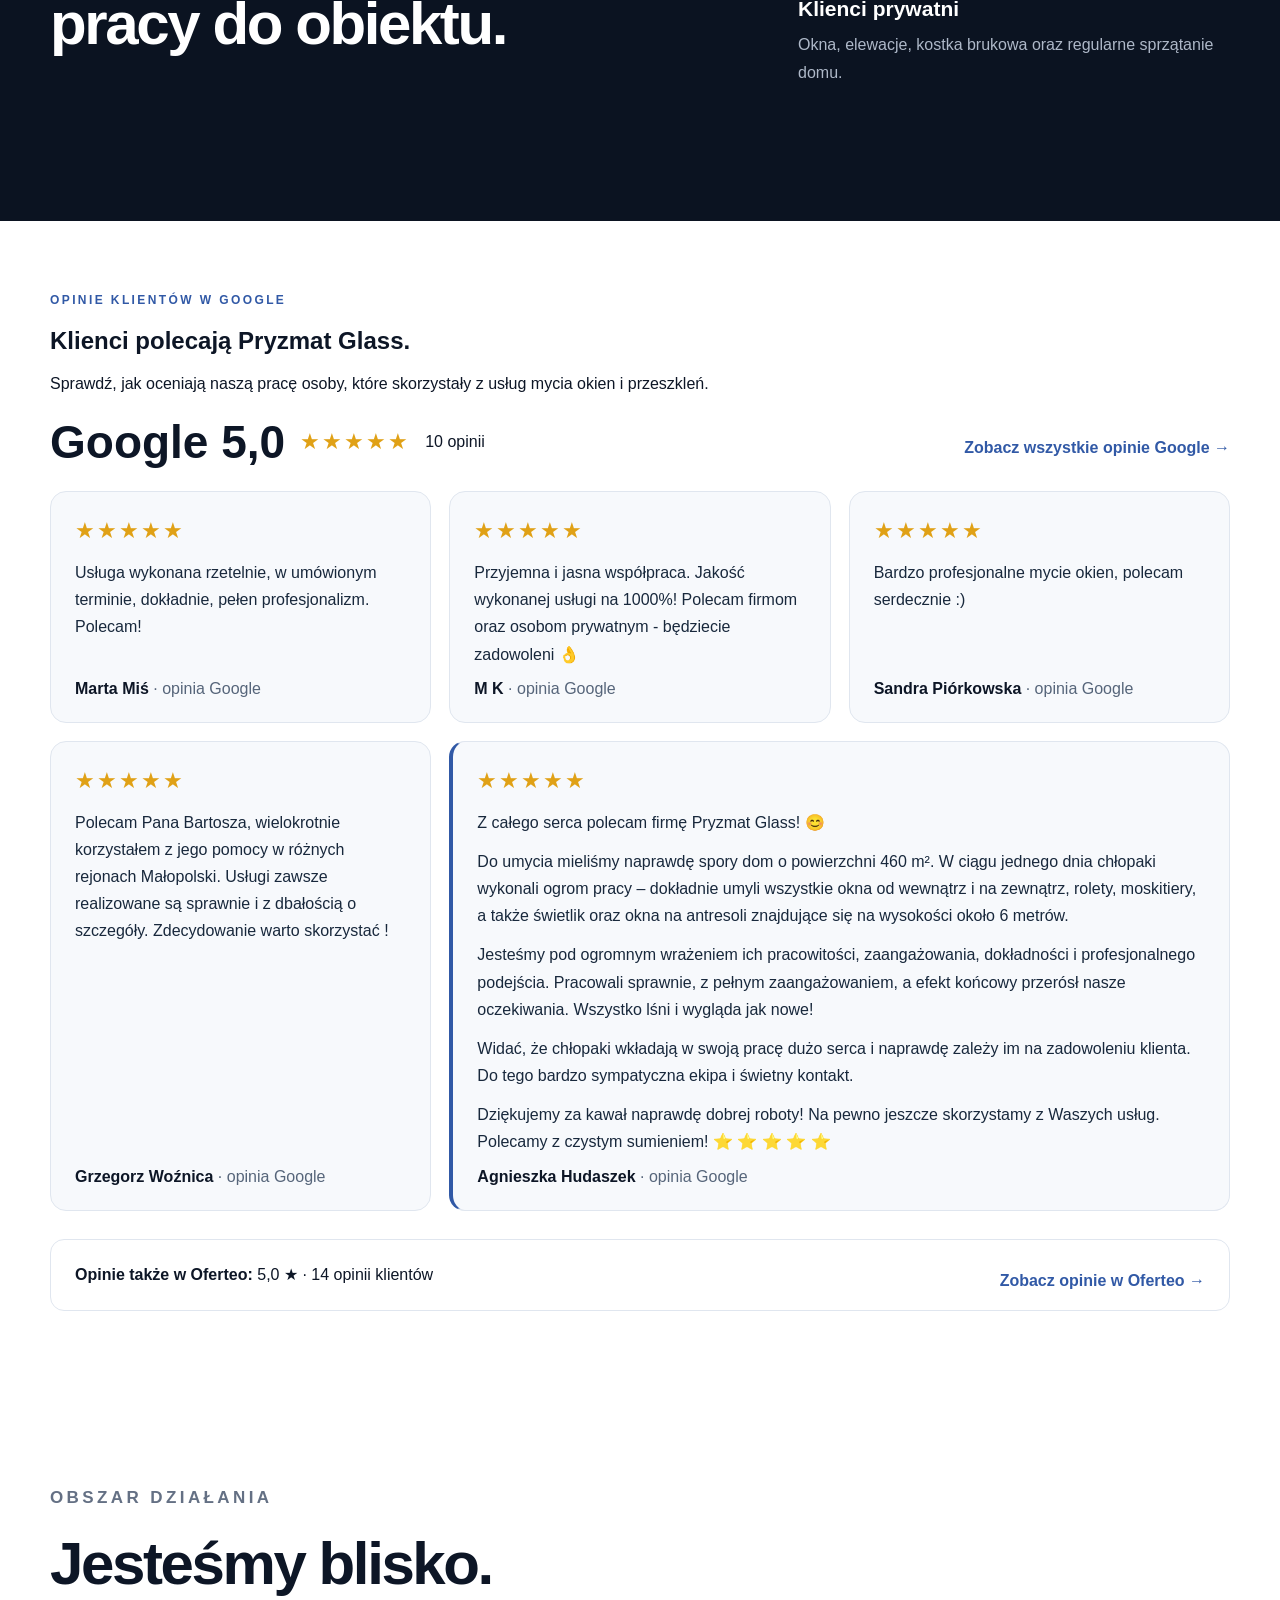
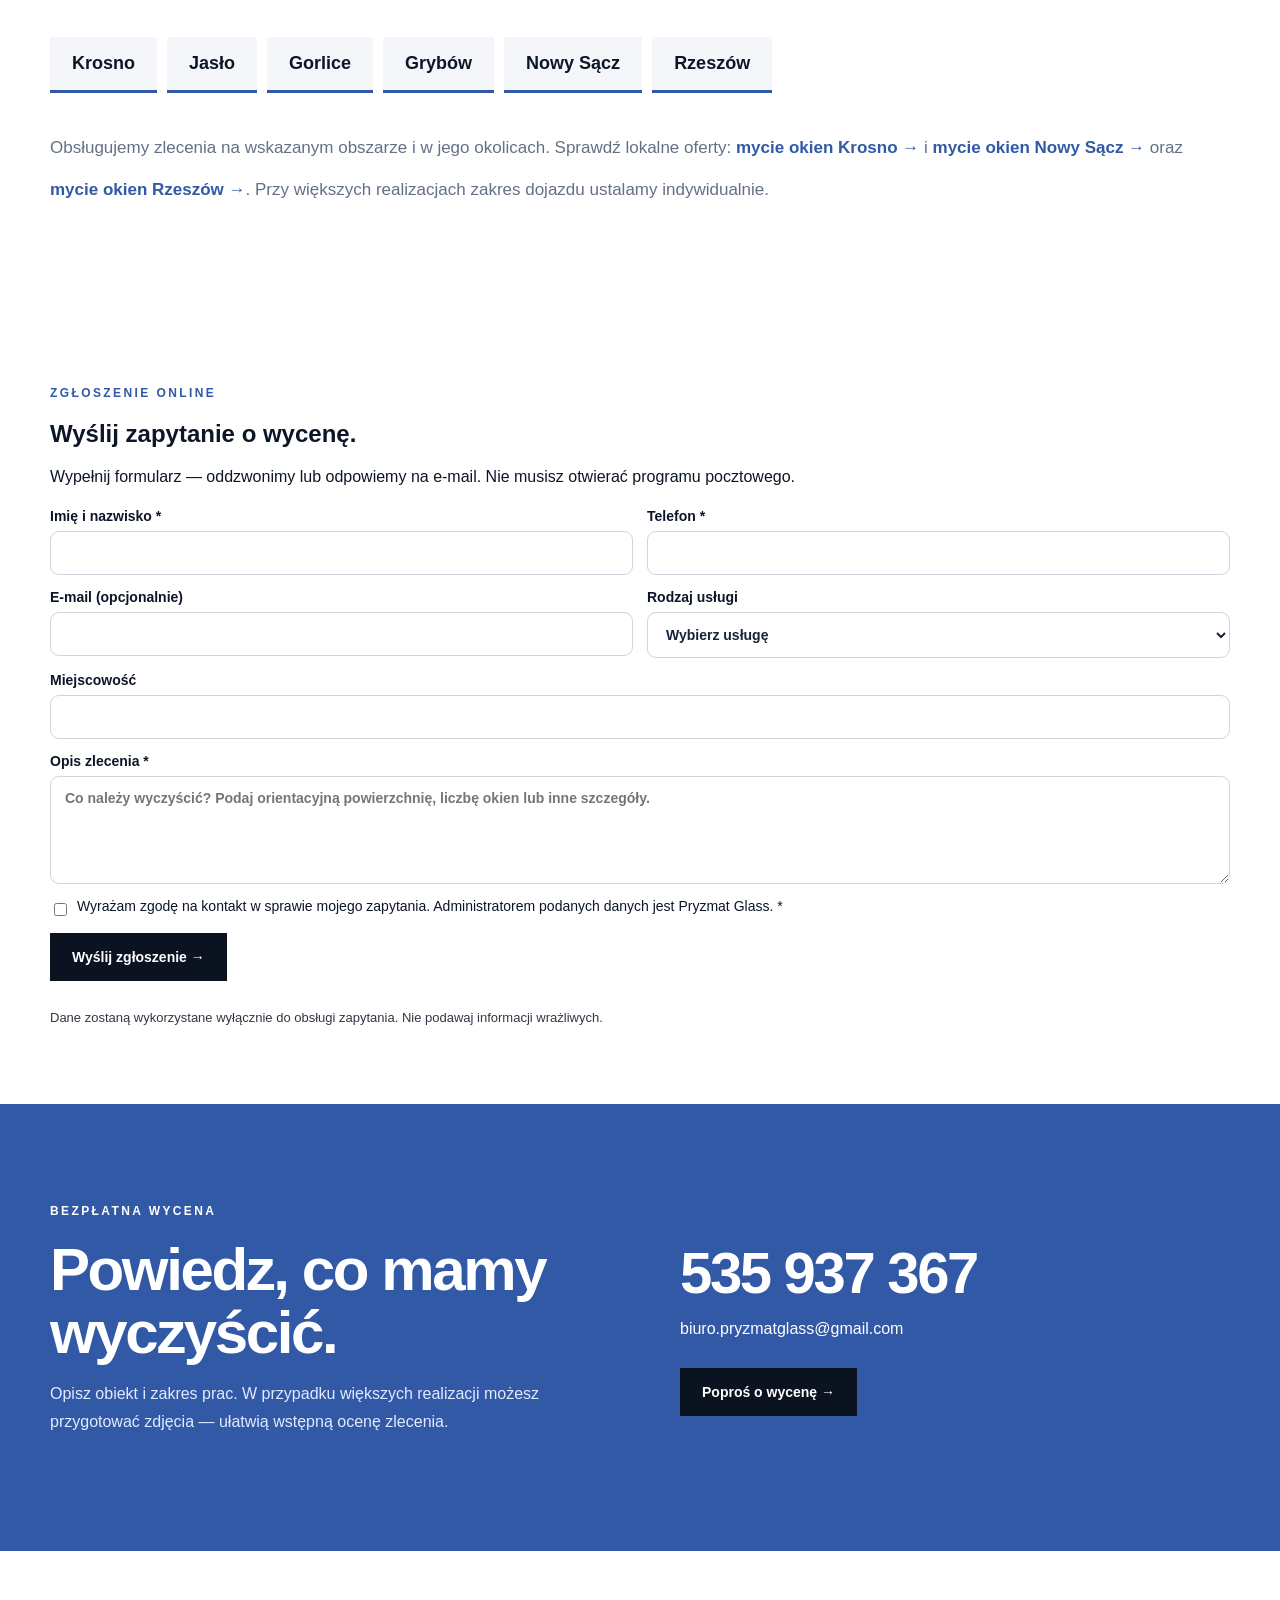
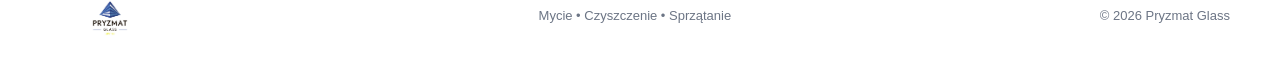
==== commit 6e46c78d: "Add GA4 call-click tracking and verified form success event hook" ====
--- a/index.html
+++ b/index.html
@@ -11,6 +11,11 @@
     const phoneLink = event.target.closest('a[href^="tel:"]');
     if (!phoneLink) return;
     if (typeof gtag !== 'function') return;
+    gtag('event', 'click_to_call', {
+      link_url: phoneLink.getAttribute('href'),
+      link_text: phoneLink.textContent.trim(),
+      page_location: window.location.href
+    });
     gtag('event', 'phone_click', {
       phone_number: phoneLink.getAttribute('href').replace('tel:', ''),
       page_location: window.location.href,
@@ -111,6 +116,13 @@
 let pending=false;
 form.addEventListener('submit',function(){pending=true;button.disabled=true;status.textContent='Wysyłanie zgłoszenia…';});
 frame.addEventListener('load',function(){if(!pending)return;pending=false;button.disabled=false;status.textContent='Formularz został przekazany do obsługi. Jeśli nie otrzymasz odpowiedzi, zadzwoń pod 535 937 367.';form.reset();});
+// Zdarzenie generate_lead wymaga potwierdzenia sukcesu z Apps Script.
+// Samo zaladowanie iframe nie potwierdza wyslania e-maila.
+window.addEventListener('message',function(event){
+  if(event.origin!=='https://script.google.com' && event.origin!=='https://script.googleusercontent.com')return;
+  if(!event.data || event.data.type!=='pryzmat_form_success')return;
+  if(typeof gtag==='function')gtag('event','generate_lead',{method:'contact_form'});
+});
 })();
 </script>
 </section>
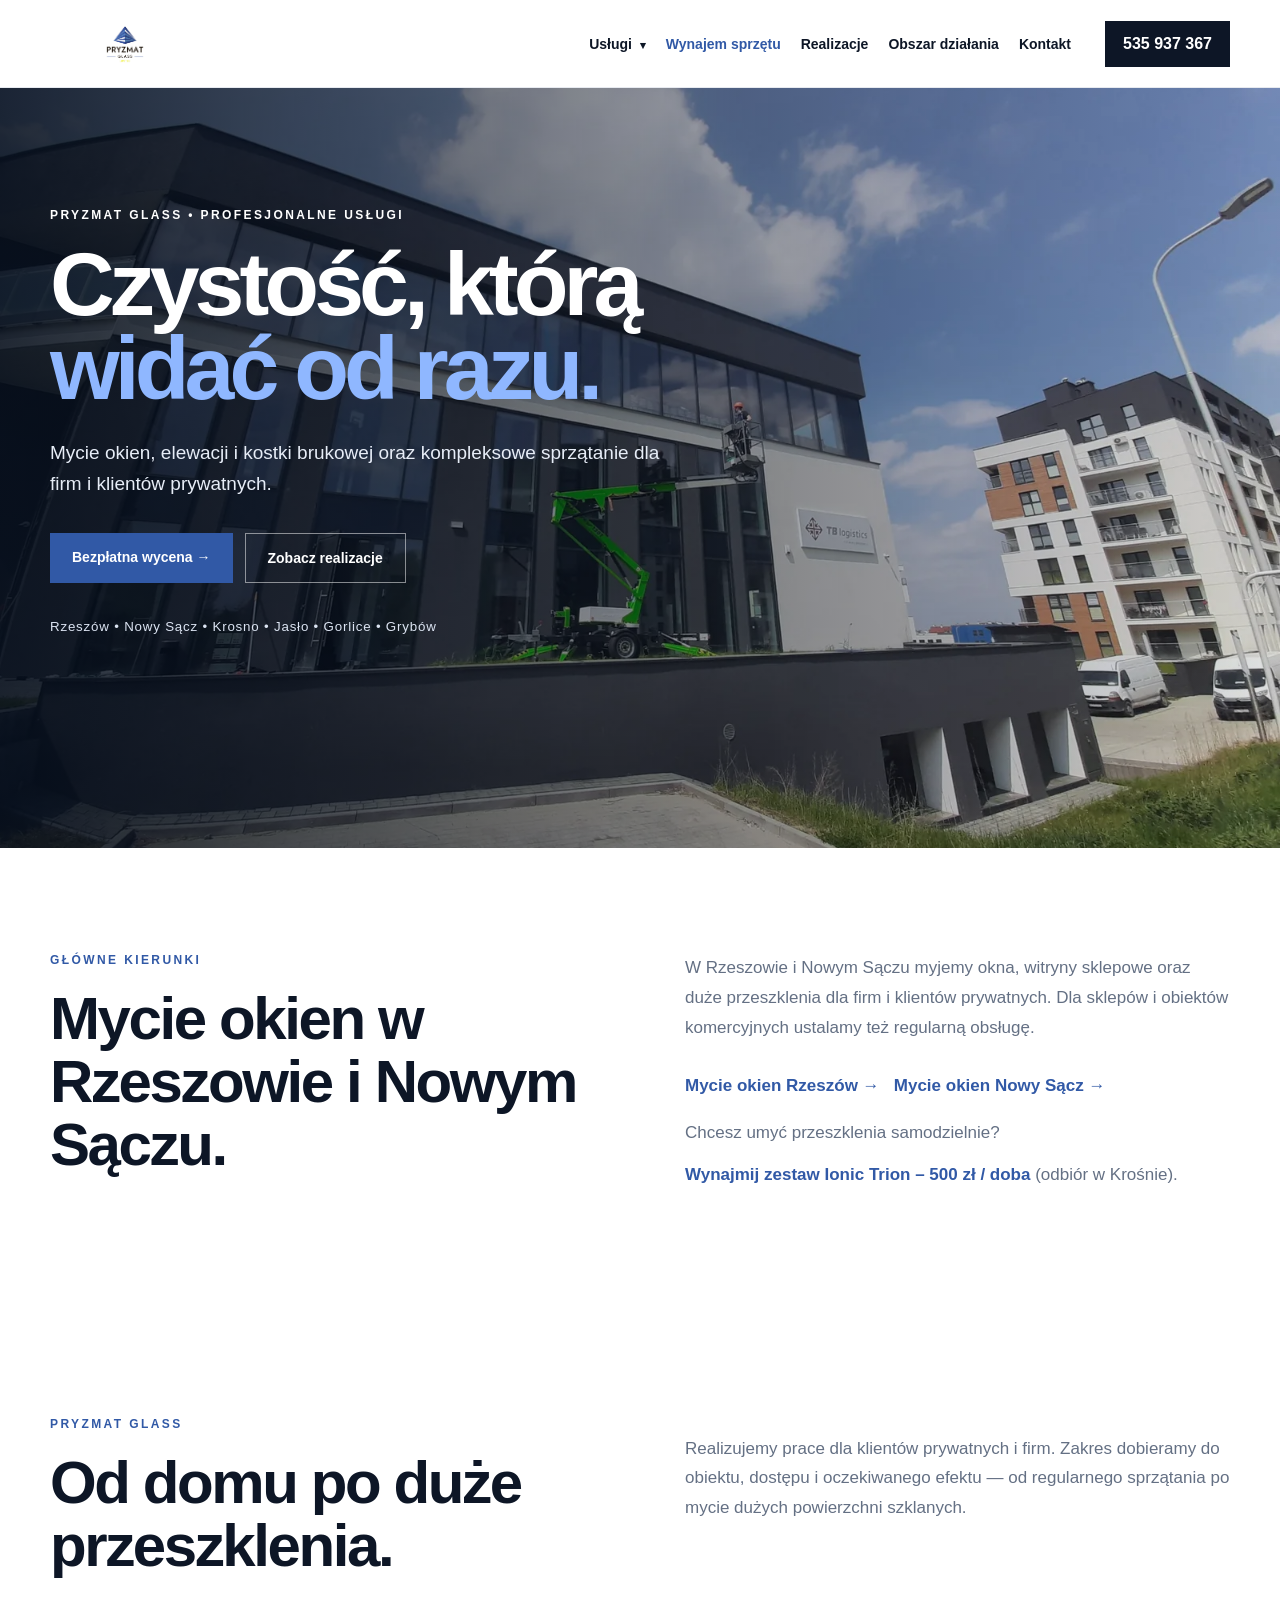
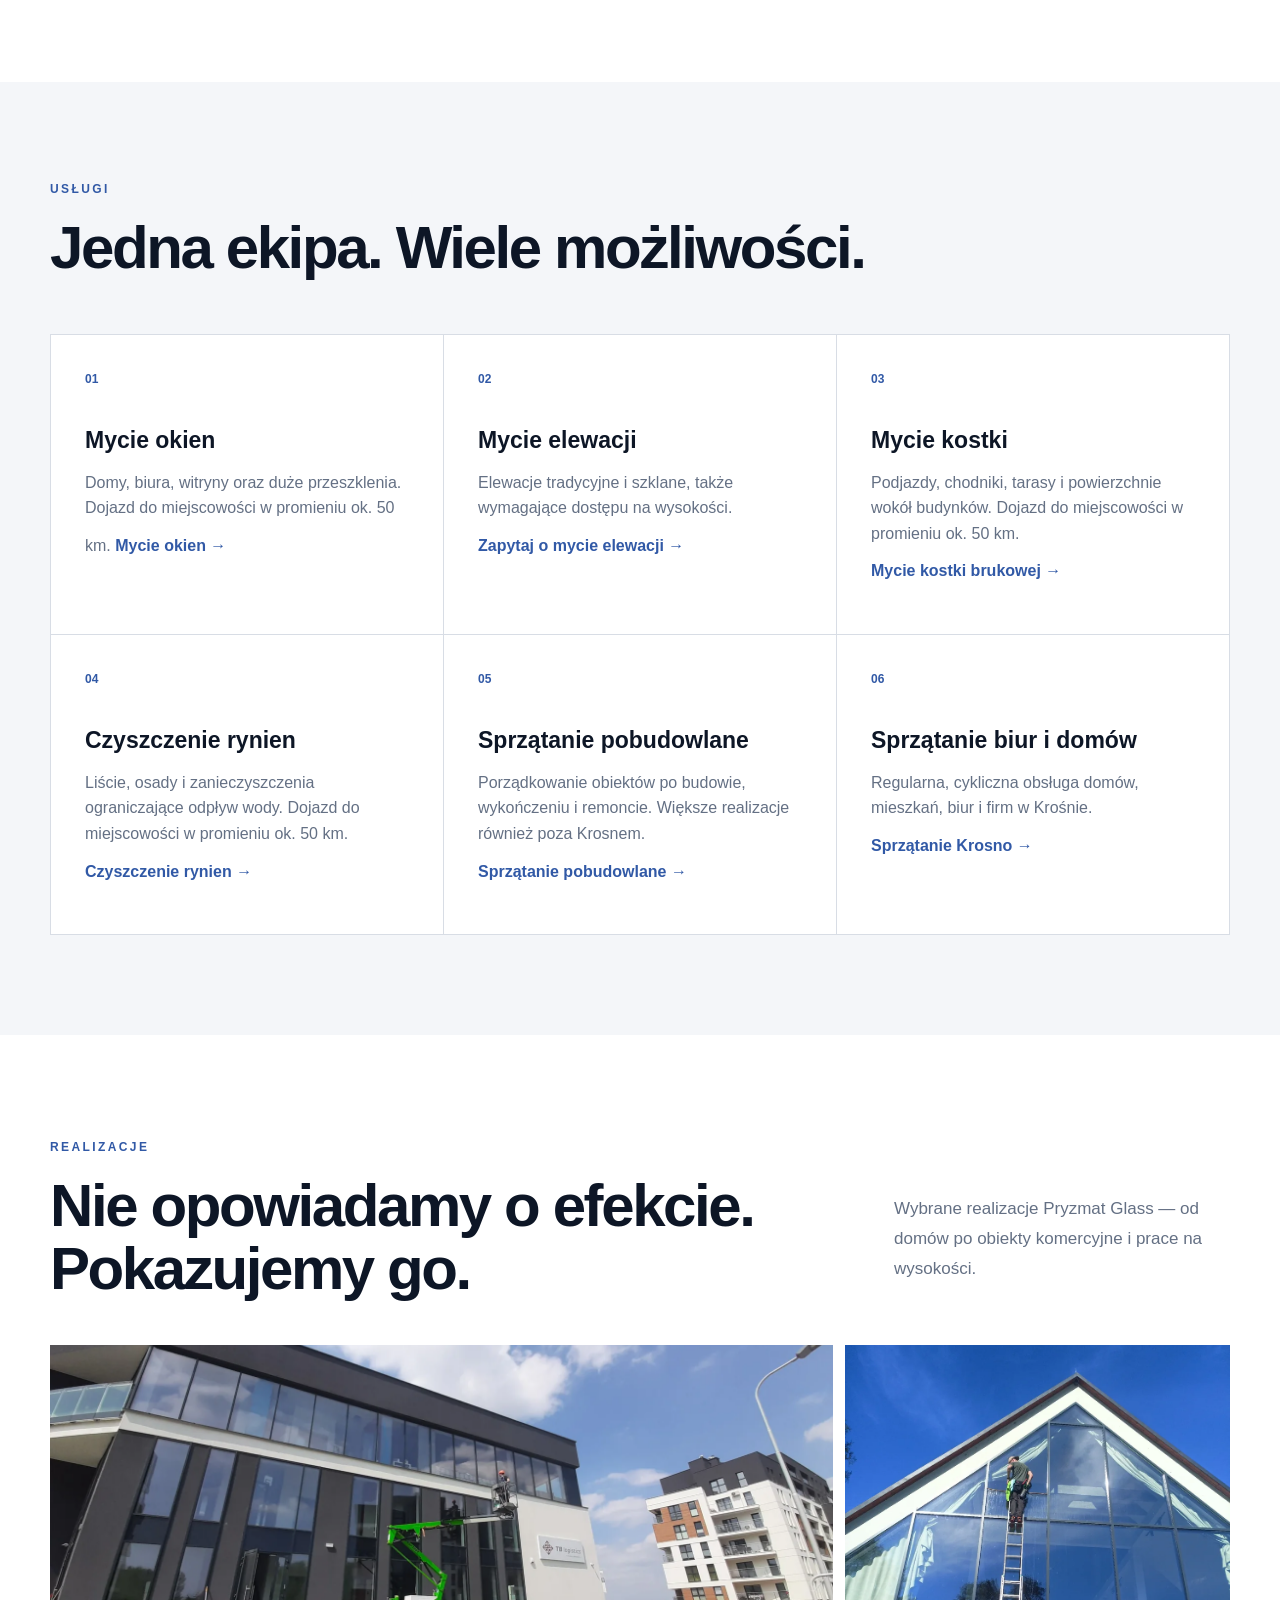
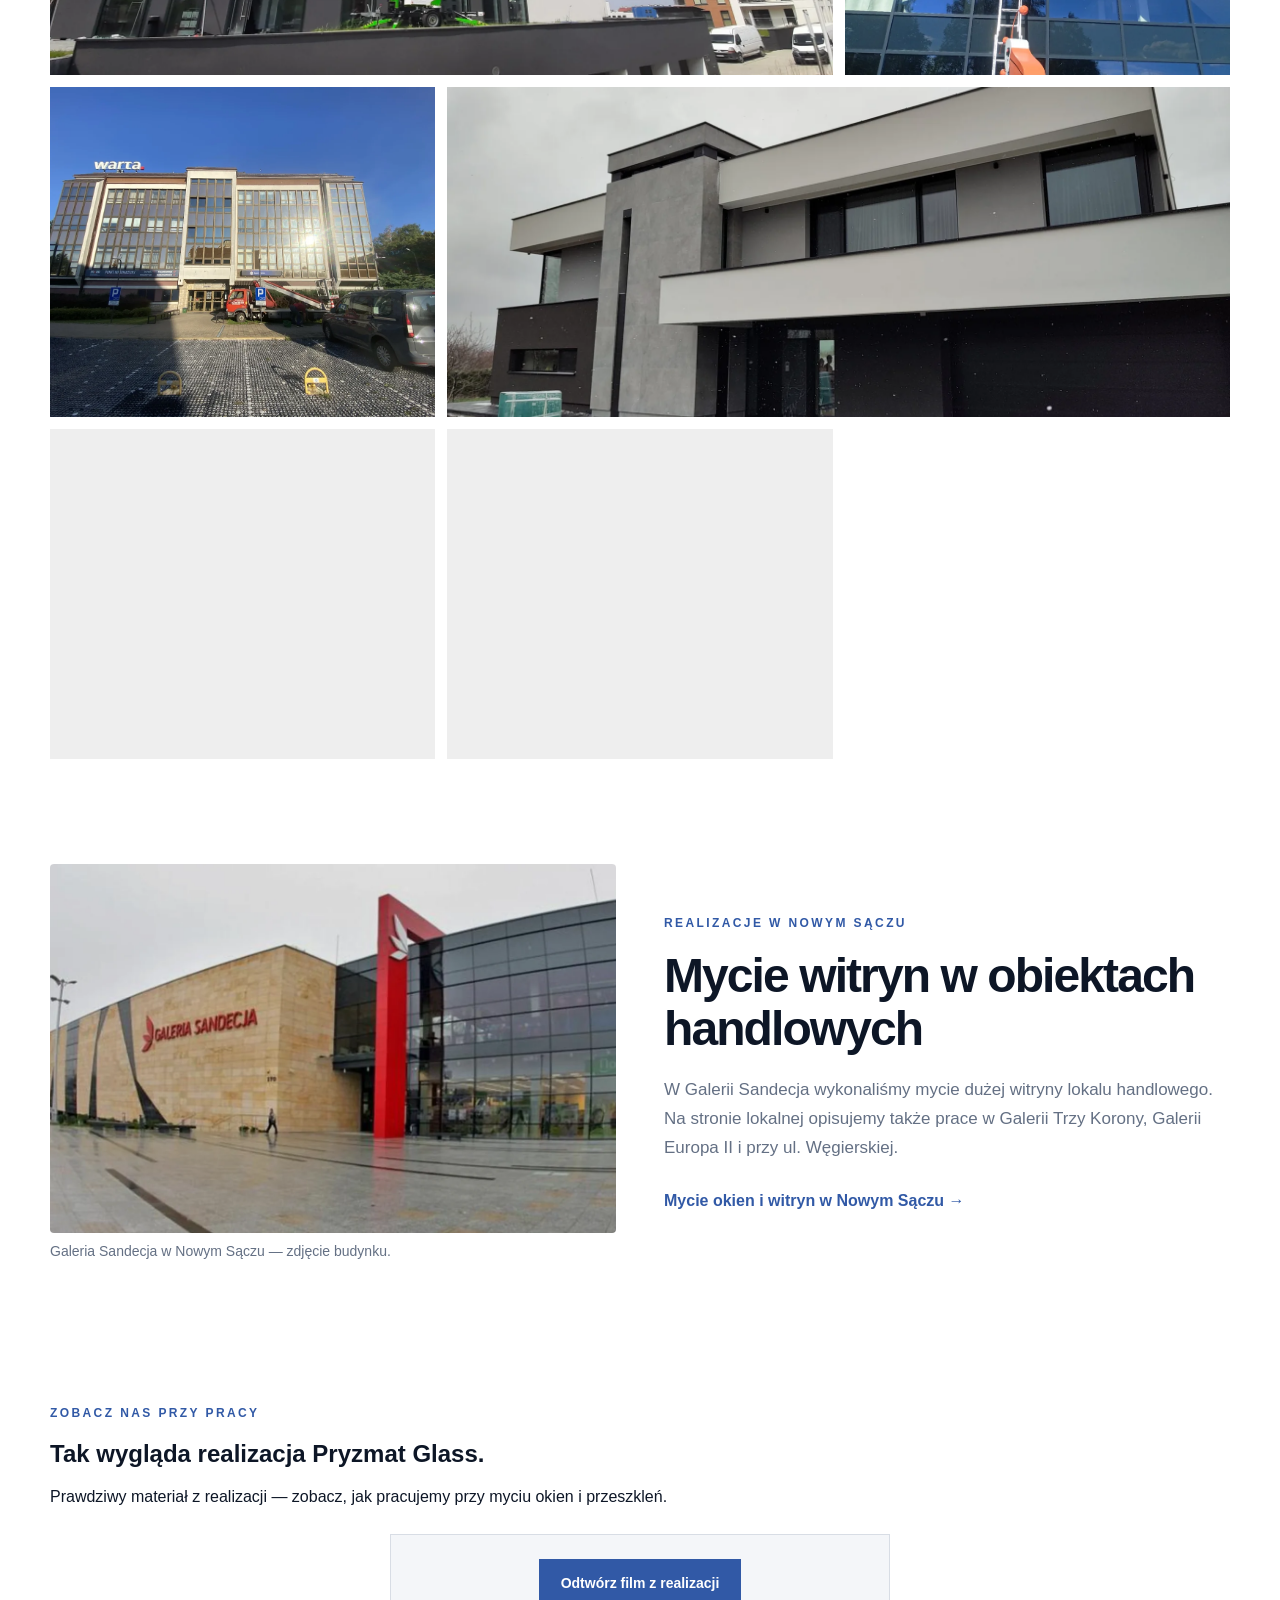
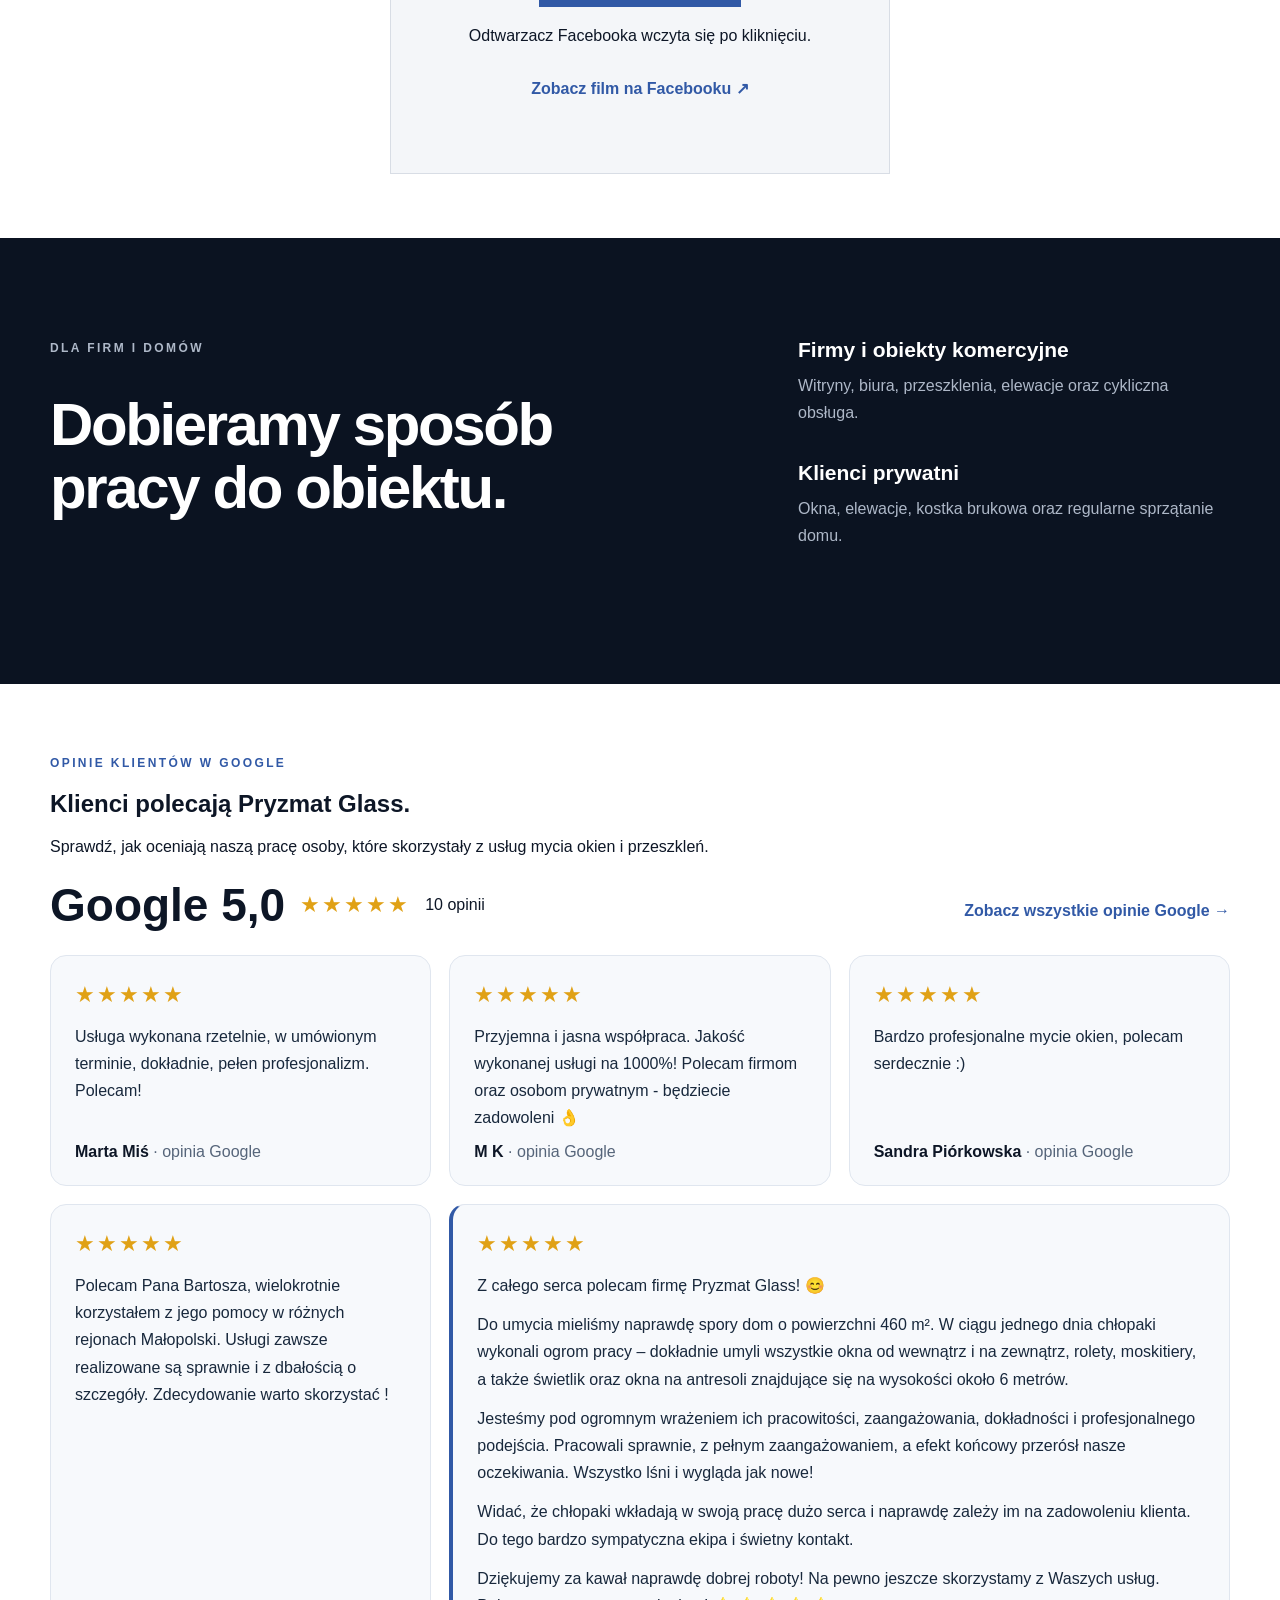
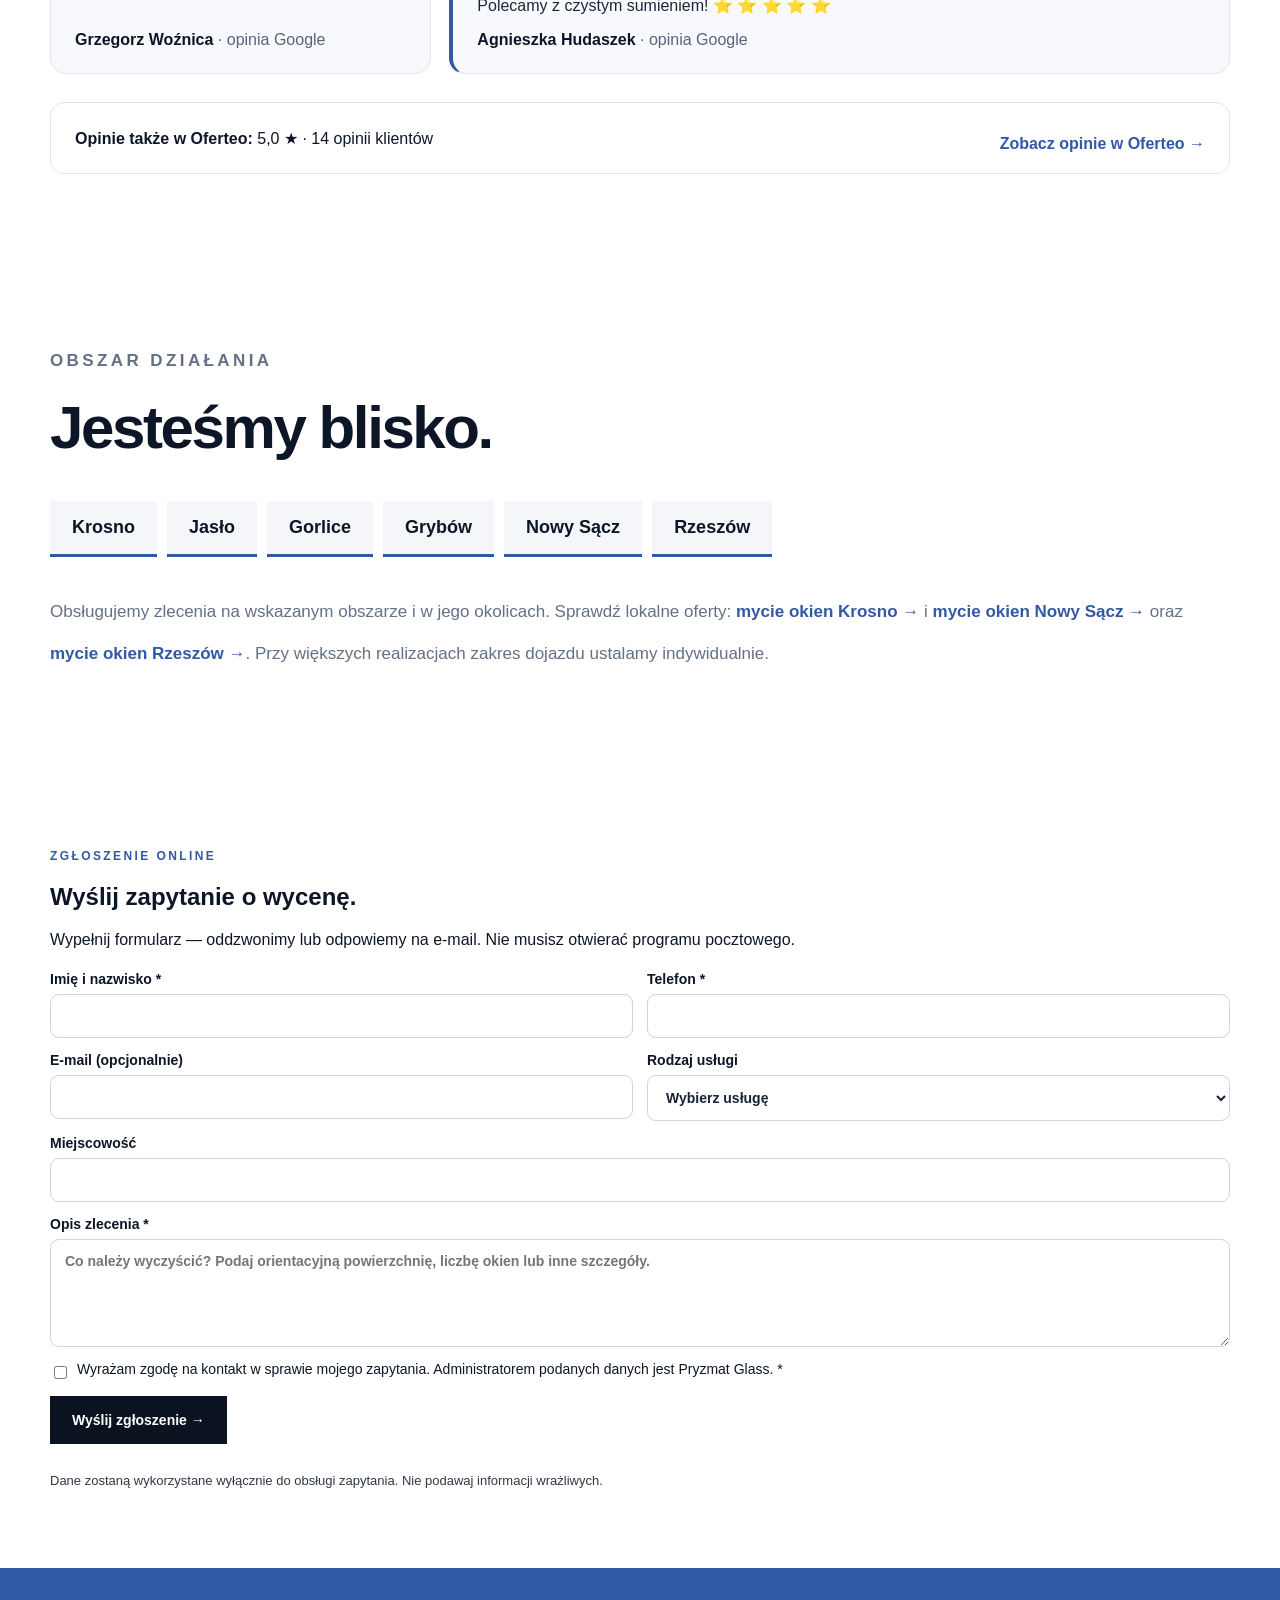
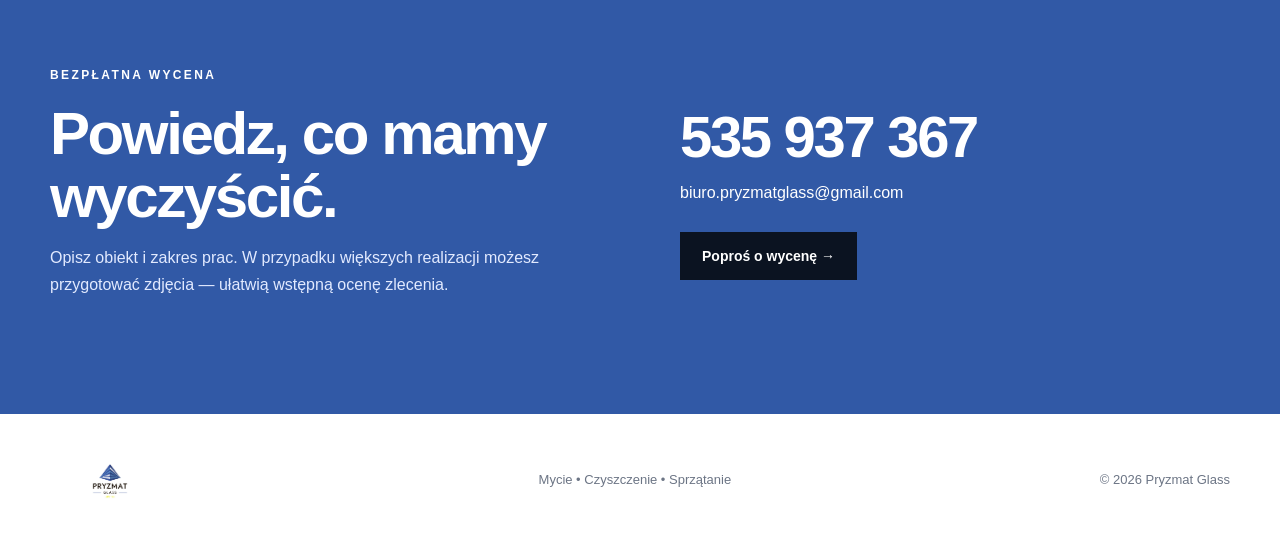
==== commit 2e854adc: "SEO: prioritize Rzeszów and Nowy Sącz, winter service and 500 PLN daily rental" ====
--- a/index.html
+++ b/index.html
@@ -1,4 +1,4 @@
-<!doctype html><html lang="pl"><head><meta charset="utf-8"><meta name="viewport" content="width=device-width,initial-scale=1"><title>Pryzmat Glass | Mycie okien, elewacji i sprzątanie</title><meta name="description" content="Pryzmat Glass: mycie okien i elewacji, mycie kostki, czyszczenie rynien oraz sprzątanie biur, domów i pobudowlane. Krosno, Nowy Sącz, Rzeszów i obsługiwane okolice."><link rel="canonical" href="https://pryzmat-glass.pl/"><link rel="stylesheet" href="assets/style.css?v=20261024-menu2"><meta property="og:title" content="Pryzmat Glass"><meta property="og:description" content="Profesjonalne mycie i sprzątanie dla firm i domów."><meta property="og:url" content="https://pryzmat-glass.pl/"><meta property="og:type" content="website"><meta property="og:image" content="https://pryzmat-glass.pl/assets/images/20220507_125303.jpg"><script type="application/ld+json">{"@context":"https://schema.org","@type":"LocalBusiness","@id":"https://pryzmat-glass.pl/#business","name":"Pryzmat Glass","url":"https://pryzmat-glass.pl/","logo":"https://pryzmat-glass.pl/assets/images/logo.jpg","image":"https://pryzmat-glass.pl/assets/images/20220507_125303.jpg","telephone":"+48535937367","email":"biuro.pryzmatglass@gmail.com","sameAs":["https://www.tiktok.com/@bartek_mi","https://www.facebook.com/Mycie.Okien.Pryzmatglass"],"areaServed":["Krosno","Jasło","Gorlice","Grybów","Nowy Sącz","Rzeszów"],"makesOffer":[{"@type":"Offer","itemOffered":{"@type":"Service","name":"Mycie okien"}},{"@type":"Offer","itemOffered":{"@type":"Service","name":"Mycie elewacji"}},{"@type":"Offer","itemOffered":{"@type":"Service","name":"Mycie kostki brukowej"}},{"@type":"Offer","itemOffered":{"@type":"Service","name":"Czyszczenie rynien"}},{"@type":"Offer","itemOffered":{"@type":"Service","name":"Sprzątanie pobudowlane"}},{"@type":"Offer","itemOffered":{"@type":"Service","name":"Regularne sprzątanie biur"}},{"@type":"Offer","itemOffered":{"@type":"Service","name":"Regularne sprzątanie domów"}}]}</script>
+<!doctype html><html lang="pl"><head><meta charset="utf-8"><meta name="viewport" content="width=device-width,initial-scale=1"><title>Pryzmat Glass | Mycie okien Rzeszów i Nowy Sącz</title><meta name="description" content="Pryzmat Glass: mycie okien, witryn i dużych przeszkleń w Rzeszowie i Nowym Sączu. Obsługujemy też Krosno i okolice. Jednorazowo i cyklicznie."><link rel="canonical" href="https://pryzmat-glass.pl/"><link rel="stylesheet" href="assets/style.css?v=20261024-menu2"><meta property="og:title" content="Pryzmat Glass"><meta property="og:description" content="Profesjonalne mycie i sprzątanie dla firm i domów."><meta property="og:url" content="https://pryzmat-glass.pl/"><meta property="og:type" content="website"><meta property="og:image" content="https://pryzmat-glass.pl/assets/images/20220507_125303.jpg"><script type="application/ld+json">{"@context":"https://schema.org","@type":"LocalBusiness","@id":"https://pryzmat-glass.pl/#business","name":"Pryzmat Glass","url":"https://pryzmat-glass.pl/","logo":"https://pryzmat-glass.pl/assets/images/logo.jpg","image":"https://pryzmat-glass.pl/assets/images/20220507_125303.jpg","telephone":"+48535937367","email":"biuro.pryzmatglass@gmail.com","sameAs":["https://www.tiktok.com/@bartek_mi","https://www.facebook.com/Mycie.Okien.Pryzmatglass"],"areaServed":["Rzeszów","Nowy Sącz","Krosno","Jasło","Gorlice","Grybów"],"makesOffer":[{"@type":"Offer","itemOffered":{"@type":"Service","name":"Mycie okien"}},{"@type":"Offer","itemOffered":{"@type":"Service","name":"Mycie elewacji"}},{"@type":"Offer","itemOffered":{"@type":"Service","name":"Mycie kostki brukowej"}},{"@type":"Offer","itemOffered":{"@type":"Service","name":"Czyszczenie rynien"}},{"@type":"Offer","itemOffered":{"@type":"Service","name":"Sprzątanie pobudowlane"}},{"@type":"Offer","itemOffered":{"@type":"Service","name":"Regularne sprzątanie biur"}},{"@type":"Offer","itemOffered":{"@type":"Service","name":"Regularne sprzątanie domów"}}]}</script>
 <!-- Google tag (gtag.js) -->
 <script async src="https://www.googletagmanager.com/gtag/js?id=G-3W2B2K7RCH"></script>
 <script>
@@ -30,7 +30,8 @@
 </script>
 <style id="critical-nav-styles">.top nav{align-items:center;gap:20px}.top nav>.nav-dropdown{position:relative;flex:0 0 auto}.top nav>.nav-dropdown>summary{display:block;list-style:none;cursor:pointer;white-space:nowrap;font-weight:700}.top nav>.nav-dropdown>summary::-webkit-details-marker{display:none}.top nav>.nav-dropdown>.nav-dropdown-list{position:absolute;top:calc(100% + 18px);left:-16px;min-width:245px;background:#fff;border:1px solid #e3e8f0;box-shadow:0 14px 32px #0d162626;padding:8px;display:flex;flex-direction:column;gap:0;z-index:30}.top nav>.nav-dropdown>.nav-dropdown-list a{display:block;padding:12px 14px;white-space:nowrap}.top nav>.nav-dropdown>.nav-dropdown-list a:hover{background:#eef3fa}.top nav>.nav-rental{white-space:nowrap;color:#3159a6;font-weight:800}@media(max-width:1050px) and (min-width:821px){.top{gap:16px}.top nav{gap:13px;font-size:13px}.brand img{width:112px}.phone{padding:12px;font-size:13px}}@media(max-width:820px){.top nav{align-items:stretch;gap:0}.top nav>.nav-dropdown>summary,.top nav>a{padding:12px 0}.top nav>.nav-dropdown>.nav-dropdown-list{position:static;min-width:0;box-shadow:none;border:0;border-left:2px solid #dce5f0;margin:4px 0 8px;padding:0 0 0 12px}.top nav>.nav-dropdown>.nav-dropdown-list a{white-space:normal}}</style></head><body>
 <header class="top"><a class="brand" href="#start"><img src="assets/images/logo.jpg" alt="Pryzmat Glass"></a><button class="menu" aria-label="Menu">☰</button><nav aria-label="Nawigacja główna"><details class="nav-dropdown"><summary>Usługi <span aria-hidden="true">▾</span></summary><div class="nav-dropdown-list"><a href="#uslugi">Wszystkie usługi</a><a href="/mycie-okien/">Mycie okien</a><a href="/mycie-okien-rzeszow/">Mycie okien Rzeszów</a><a href="/czyszczenie-rynien/">Czyszczenie rynien</a><a href="/mycie-kostki-brukowej/">Mycie kostki brukowej</a><a href="/sprzatanie-krosno/">Sprzątanie biur i domów</a><a href="/sprzatanie-pobudowlane/">Sprzątanie pobudowlane</a></div></details><a class="nav-rental" href="/wynajem-myjki-do-okien/">Wynajem sprzętu</a><a href="#realizacje">Realizacje</a><a href="#obszar">Obszar działania</a><a href="#kontakt">Kontakt</a></nav><a class="phone" href="tel:+48535937367">535 937 367</a></header>
-<main id="start"><section class="hero"><div class="shade"></div><div class="heroText"><p class="eyebrow">PRYZMAT GLASS • PROFESJONALNE USŁUGI</p><h1>Czystość, którą<br><span>widać od razu.</span></h1><p>Mycie okien, elewacji i kostki brukowej oraz kompleksowe sprzątanie dla firm i klientów prywatnych.</p><div class="actions"><a class="primary" href="#kontakt">Bezpłatna wycena →</a><a class="ghost" href="#realizacje">Zobacz realizacje</a></div><small>Krosno • Jasło • Gorlice • Grybów • Nowy Sącz • Rzeszów</small></div></section>
+<main id="start"><section class="hero"><div class="shade"></div><div class="heroText"><p class="eyebrow">PRYZMAT GLASS • PROFESJONALNE USŁUGI</p><h1>Czystość, którą<br><span>widać od razu.</span></h1><p>Mycie okien, elewacji i kostki brukowej oraz kompleksowe sprzątanie dla firm i klientów prywatnych.</p><div class="actions"><a class="primary" href="#kontakt">Bezpłatna wycena →</a><a class="ghost" href="#realizacje">Zobacz realizacje</a></div><small>Rzeszów • Nowy Sącz • Krosno • Jasło • Gorlice • Grybów</small></div></section>
+<section class="intro wrap" aria-label="Główne miasta obsługi"><div><p class="eyebrow blue">GŁÓWNE KIERUNKI</p><h2>Mycie okien w Rzeszowie i Nowym Sączu.</h2></div><div class="related"><p>W Rzeszowie i Nowym Sączu myjemy okna, witryny sklepowe oraz duże przeszklenia dla firm i klientów prywatnych. Dla sklepów i obiektów komercyjnych ustalamy też regularną obsługę.</p><p><a class="textLink" href="/mycie-okien-rzeszow/">Mycie okien Rzeszów →</a> &nbsp; <a class="textLink" href="/mycie-okien-nowy-sacz/">Mycie okien Nowy Sącz →</a></p><p>Chcesz umyć przeszklenia samodzielnie? <a class="textLink" href="/wynajem-myjki-do-okien/">Wynajmij zestaw Ionic Trion – 500 zł / doba</a> (odbiór w Krośnie).</p></div></section>
 <section class="intro wrap"><div><p class="eyebrow blue">PRYZMAT GLASS</p><h2>Od domu po duże przeszklenia.</h2></div><p>Realizujemy prace dla klientów prywatnych i firm. Zakres dobieramy do obiektu, dostępu i oczekiwanego efektu — od regularnego sprzątania po mycie dużych powierzchni szklanych.</p></section>
 <section id="uslugi" class="services"><div class="wrap"><p class="eyebrow blue">USŁUGI</p><h2>Jedna ekipa. Wiele możliwości.</h2><div class="grid"><article><b>01</b><h3><a href="mycie-okien/">Mycie okien</a></h3><p>Domy, biura, witryny oraz duże przeszklenia. Dojazd do miejscowości w promieniu ok. 50 km. <a class="textLink" href="mycie-okien/">Mycie okien →</a></p></article><article><b>02</b><h3>Mycie elewacji</h3><p>Elewacje tradycyjne i szklane, także wymagające dostępu na wysokości. <a class="textLink" href="#kontakt">Zapytaj o mycie elewacji →</a></p></article><article><b>03</b><h3><a href="mycie-kostki-brukowej/">Mycie kostki</a></h3><p>Podjazdy, chodniki, tarasy i powierzchnie wokół budynków. Dojazd do miejscowości w promieniu ok. 50 km. <a class="textLink" href="mycie-kostki-brukowej/">Mycie kostki brukowej →</a></p></article><article><b>04</b><h3><a href="czyszczenie-rynien/">Czyszczenie rynien</a></h3><p>Liście, osady i zanieczyszczenia ograniczające odpływ wody. Dojazd do miejscowości w promieniu ok. 50 km. <a class="textLink" href="czyszczenie-rynien/">Czyszczenie rynien →</a></p></article><article><b>05</b><h3><a href="sprzatanie-pobudowlane/">Sprzątanie pobudowlane</a></h3><p>Porządkowanie obiektów po budowie, wykończeniu i remoncie. Większe realizacje również poza Krosnem. <a class="textLink" href="sprzatanie-pobudowlane/">Sprzątanie pobudowlane →</a></p></article><article><b>06</b><h3>Sprzątanie biur i domów</h3><p>Regularna, cykliczna obsługa domów, mieszkań, biur i firm w Krośnie.<br><a class="textLink" href="sprzatanie-krosno/">Sprzątanie Krosno →</a></p></article></div></div></section>
 <section id="realizacje" class="gallery wrap"><div class="galleryHead"><div><p class="eyebrow blue">REALIZACJE</p><h2>Nie opowiadamy o efekcie.<br>Pokazujemy go.</h2></div><p>Wybrane realizacje Pryzmat Glass — od domów po obiekty komercyjne i prace na wysokości.</p></div><div class="masonry"><figure class="wide"><img src="assets/images/windows-hero-1600.webp" width="1600" height="1200" decoding="async" alt="Mycie dużej elewacji szklanej z podnośnika" loading="lazy"></figure><figure><img src="assets/images/gallery-high-glazing.webp" width="901" height="1200" decoding="async" alt="Mycie wysokich przeszkleń" loading="lazy"></figure><figure><img src="assets/images/gallery-building.webp" width="1200" height="900" decoding="async" alt="Realizacja mycia przeszkleń budynku" loading="lazy"></figure><figure class="wide"><img src="assets/images/gallery-house.webp" width="1600" height="1200" decoding="async" alt="Nowoczesny dom po pracach czyszczących" loading="lazy"></figure><figure><img src="assets/images/379412771_687825019931025_1287668583035881397_n.jpg" width="956" height="1920" decoding="async" alt="Mycie okien na wysokości z podnośnika" loading="lazy"></figure><figure><img src="assets/images/gallery-glazing.webp" width="1200" height="900" decoding="async" alt="Duże przeszklenia obiektu" loading="lazy"></figure></div></section>
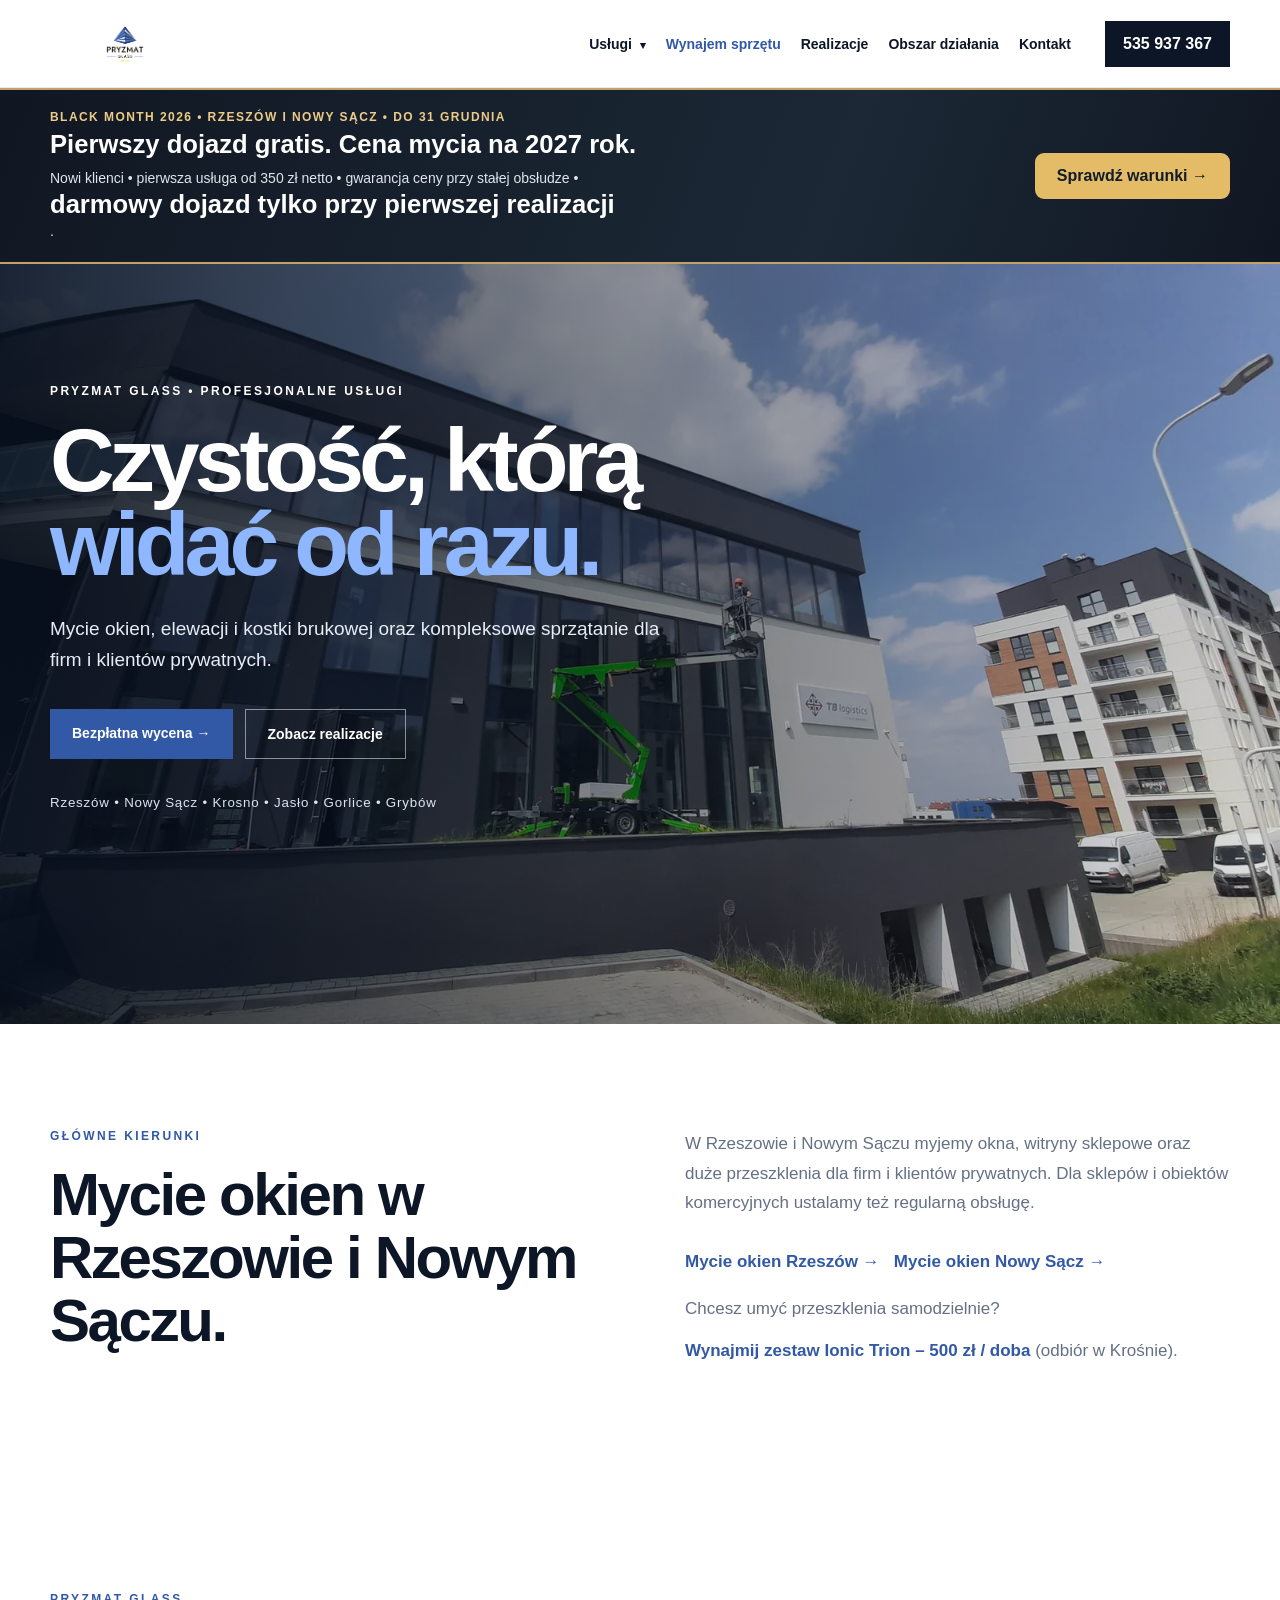
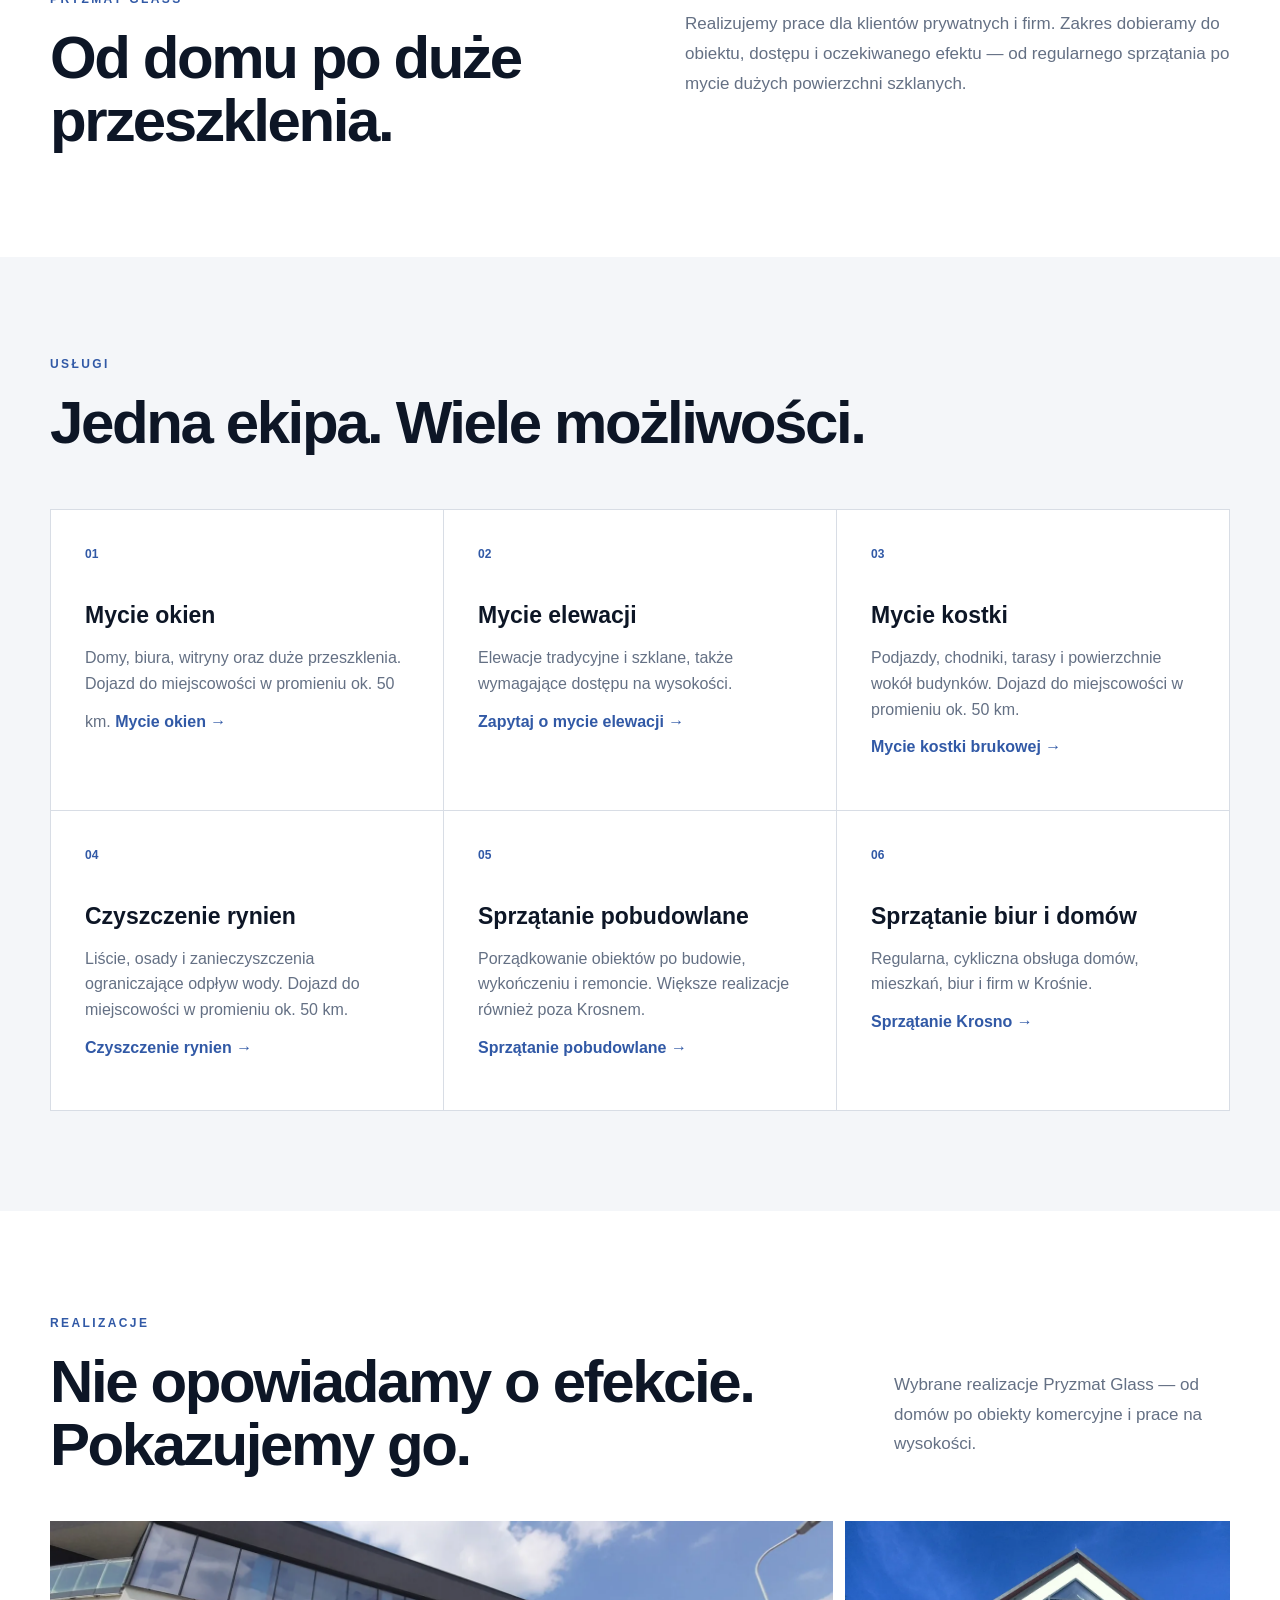
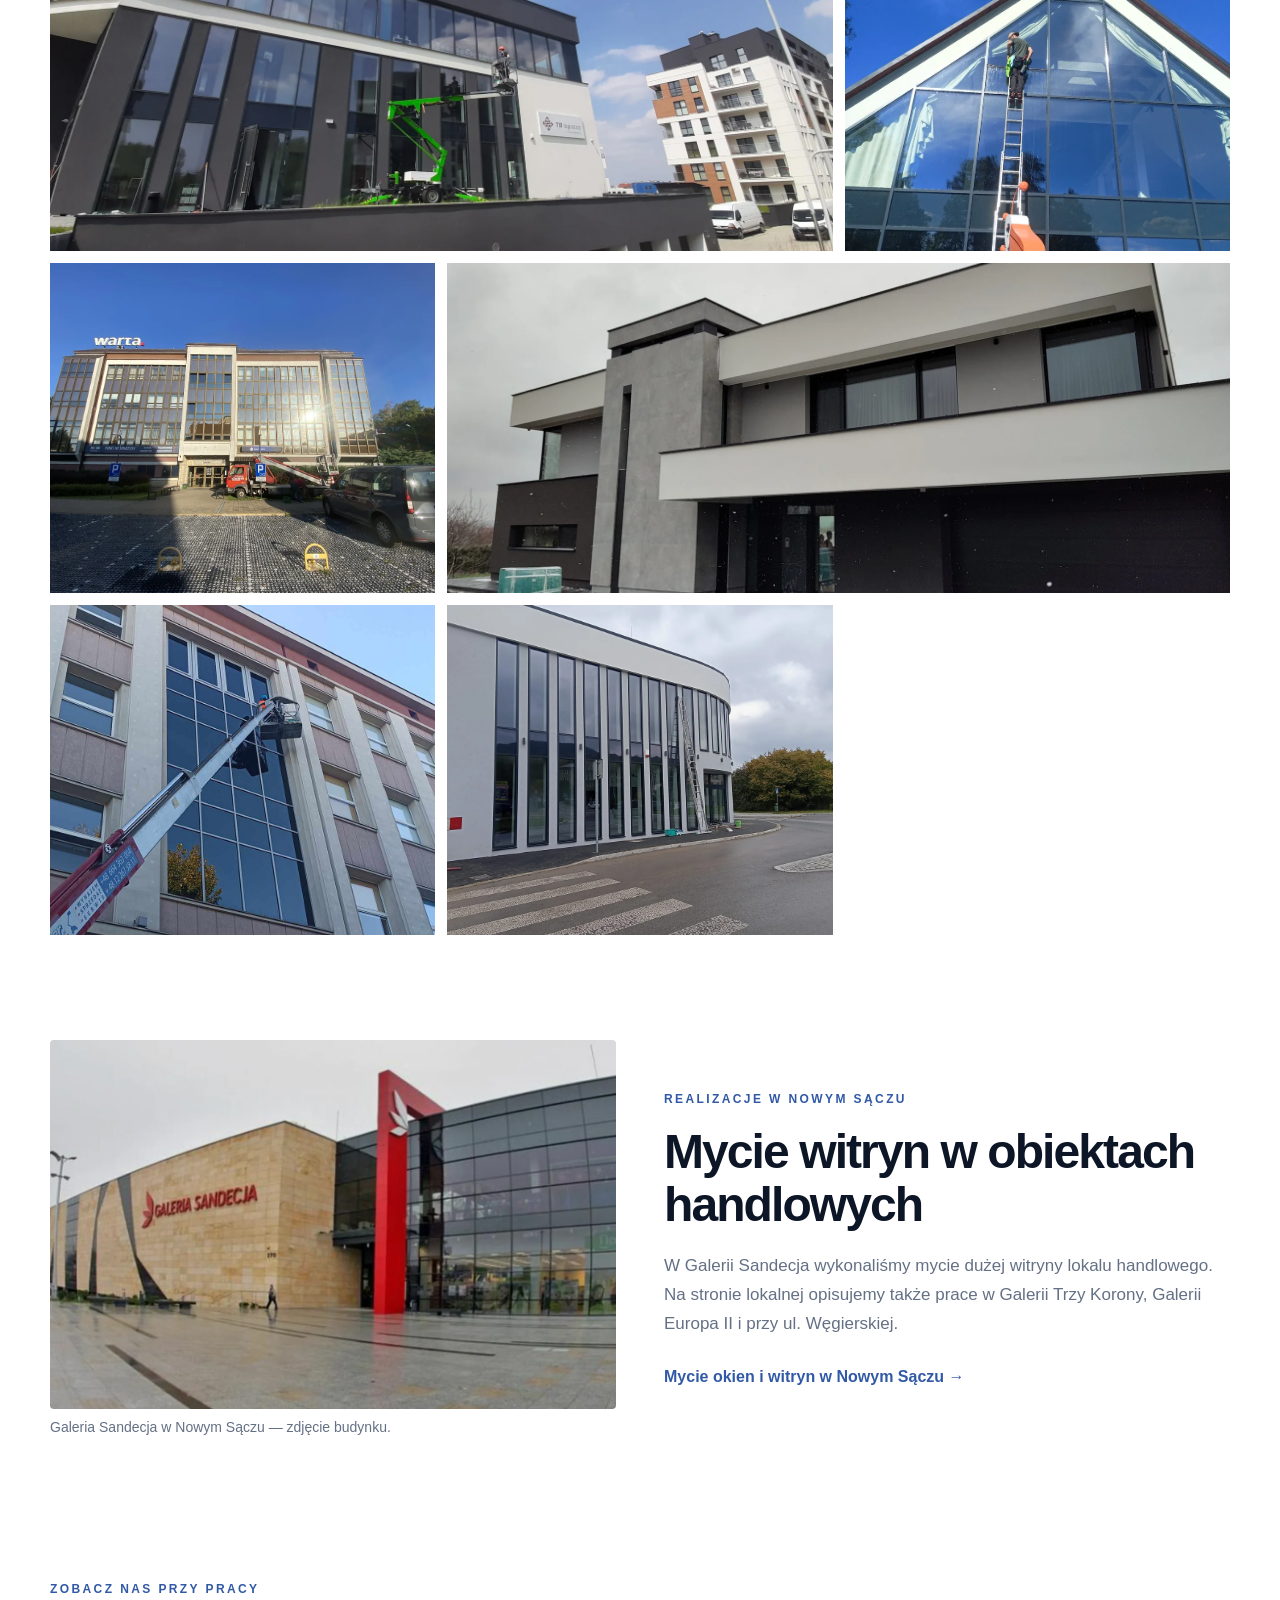
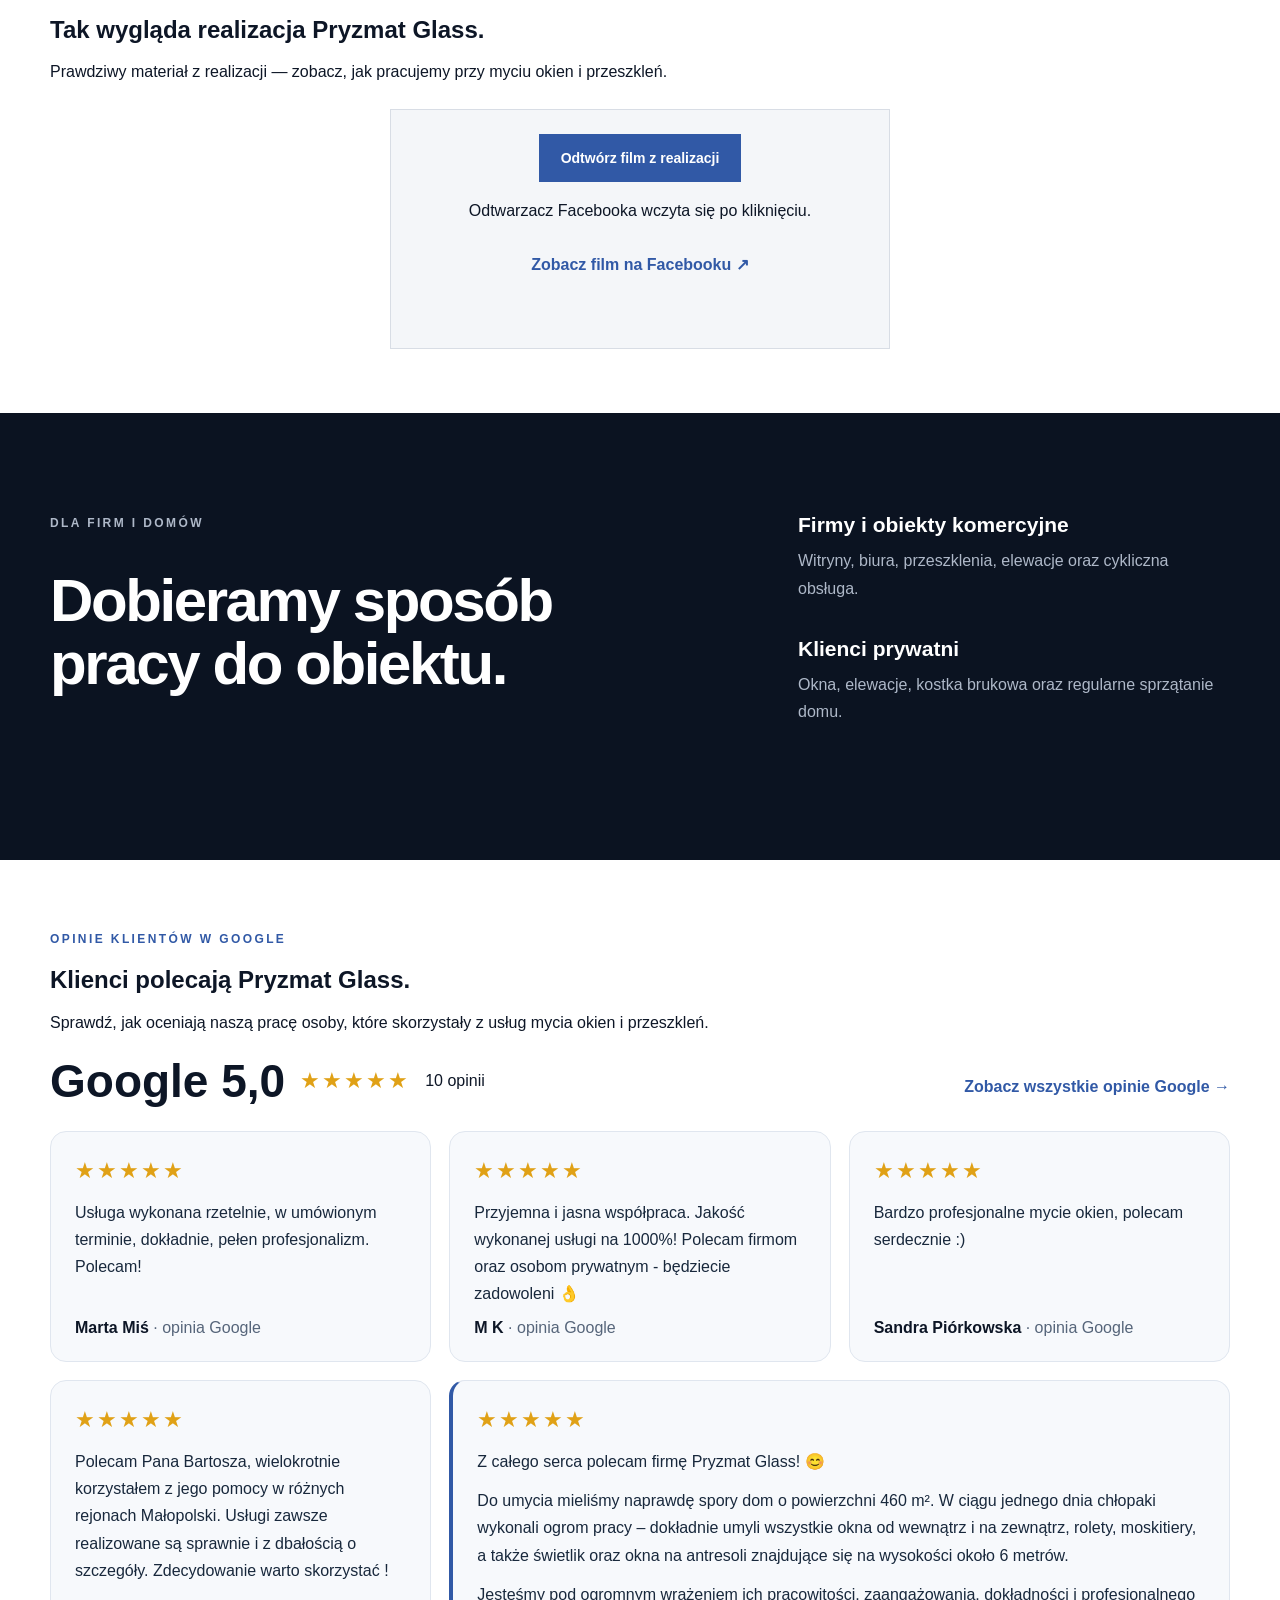
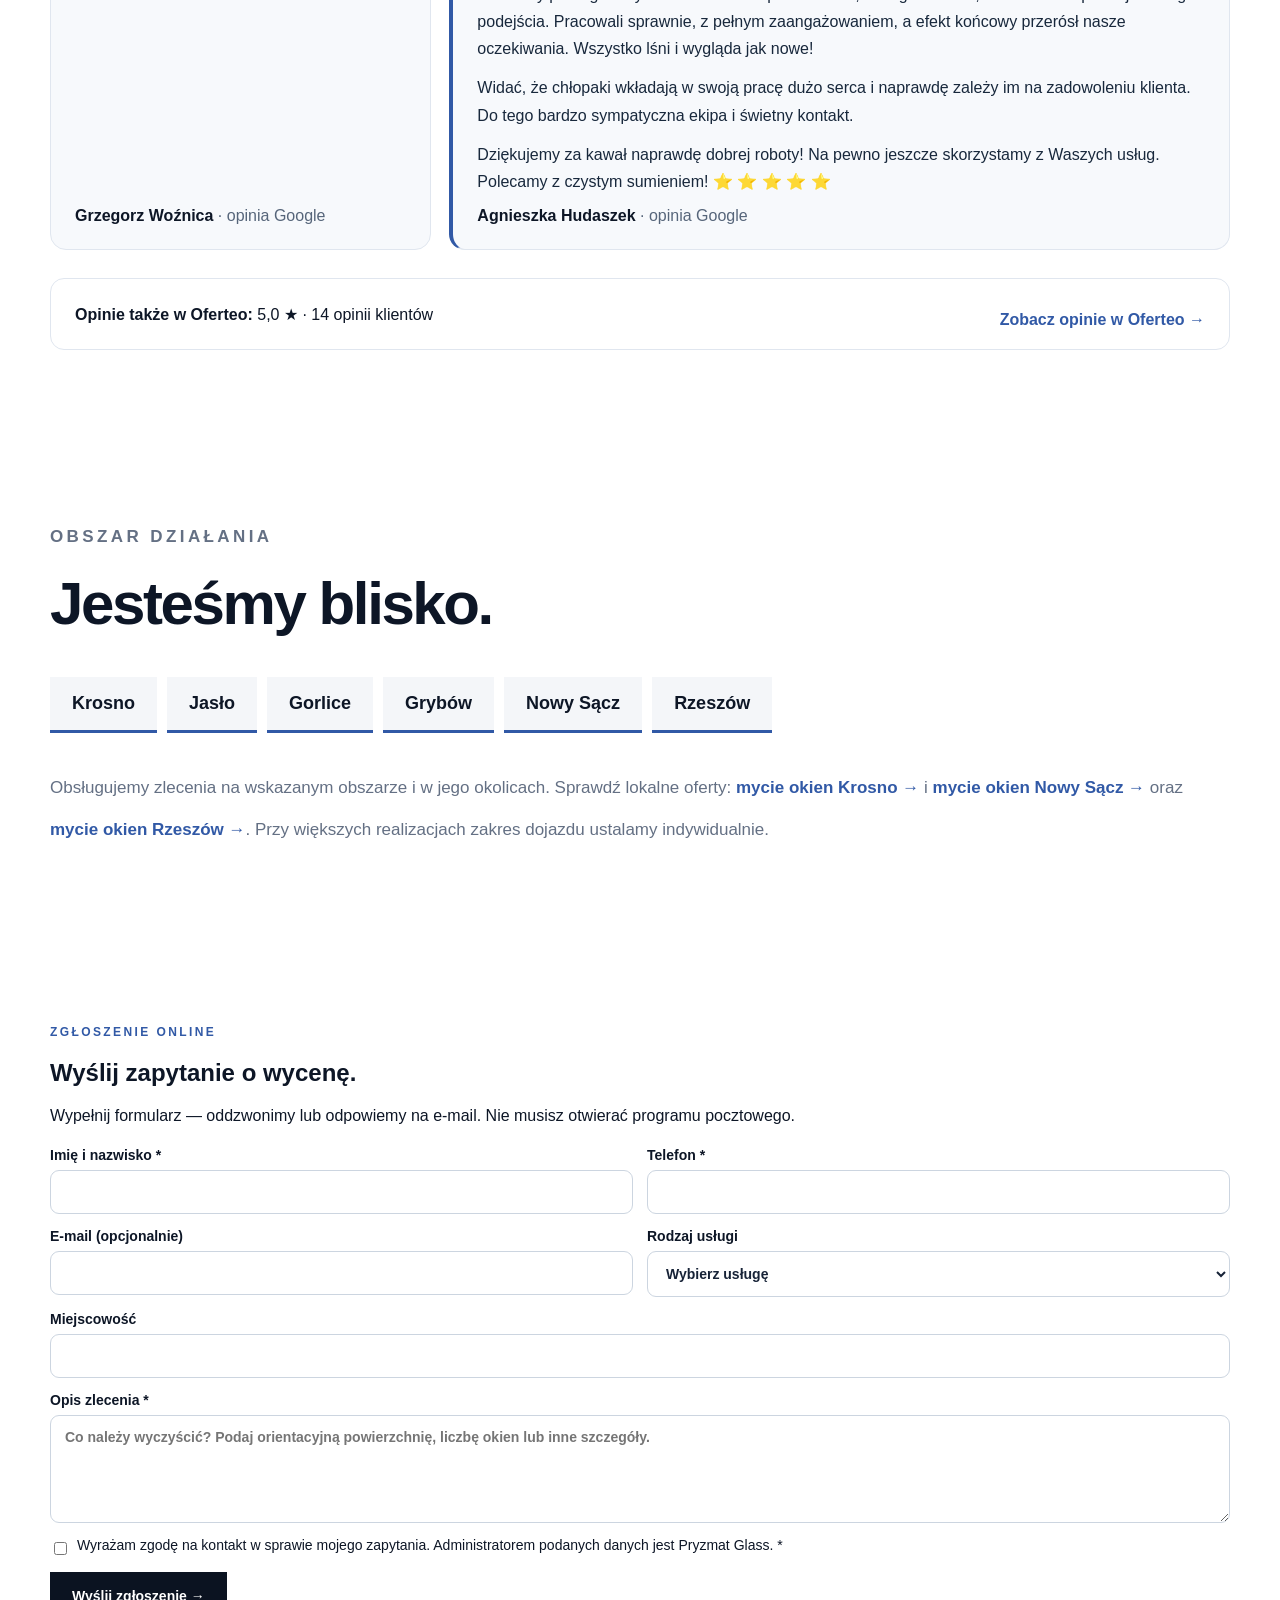
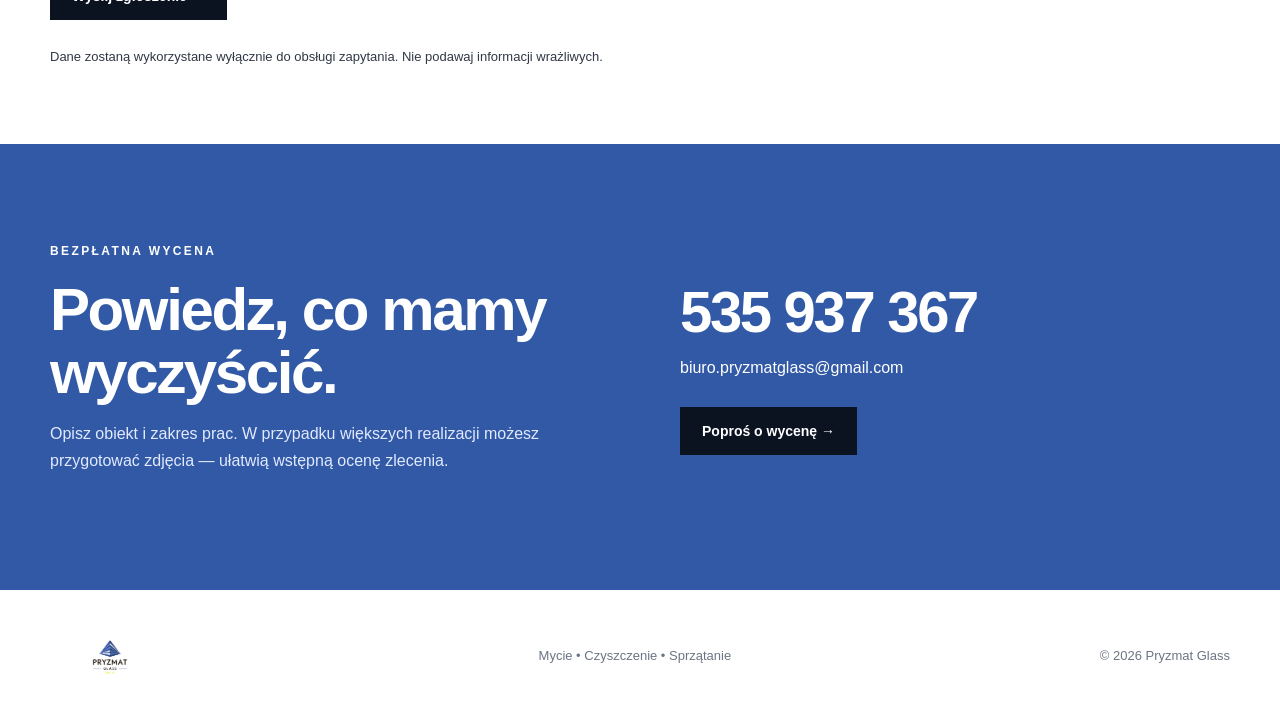
==== commit adc08928: "Promote Black Month 2026 on index.html" ====
--- a/index.html
+++ b/index.html
@@ -1,4 +1,5 @@
-<!doctype html><html lang="pl"><head><meta charset="utf-8"><meta name="viewport" content="width=device-width,initial-scale=1"><title>Pryzmat Glass | Mycie okien Rzeszów i Nowy Sącz</title><meta name="description" content="Pryzmat Glass: mycie okien, witryn i dużych przeszkleń w Rzeszowie i Nowym Sączu. Obsługujemy też Krosno i okolice. Jednorazowo i cyklicznie."><link rel="canonical" href="https://pryzmat-glass.pl/"><link rel="stylesheet" href="assets/style.css?v=20261024-menu2"><meta property="og:title" content="Pryzmat Glass"><meta property="og:description" content="Profesjonalne mycie i sprzątanie dla firm i domów."><meta property="og:url" content="https://pryzmat-glass.pl/"><meta property="og:type" content="website"><meta property="og:image" content="https://pryzmat-glass.pl/assets/images/20220507_125303.jpg"><script type="application/ld+json">{"@context":"https://schema.org","@type":"LocalBusiness","@id":"https://pryzmat-glass.pl/#business","name":"Pryzmat Glass","url":"https://pryzmat-glass.pl/","logo":"https://pryzmat-glass.pl/assets/images/logo.jpg","image":"https://pryzmat-glass.pl/assets/images/20220507_125303.jpg","telephone":"+48535937367","email":"biuro.pryzmatglass@gmail.com","sameAs":["https://www.tiktok.com/@bartek_mi","https://www.facebook.com/Mycie.Okien.Pryzmatglass"],"areaServed":["Rzeszów","Nowy Sącz","Krosno","Jasło","Gorlice","Grybów"],"makesOffer":[{"@type":"Offer","itemOffered":{"@type":"Service","name":"Mycie okien"}},{"@type":"Offer","itemOffered":{"@type":"Service","name":"Mycie elewacji"}},{"@type":"Offer","itemOffered":{"@type":"Service","name":"Mycie kostki brukowej"}},{"@type":"Offer","itemOffered":{"@type":"Service","name":"Czyszczenie rynien"}},{"@type":"Offer","itemOffered":{"@type":"Service","name":"Sprzątanie pobudowlane"}},{"@type":"Offer","itemOffered":{"@type":"Service","name":"Regularne sprzątanie biur"}},{"@type":"Offer","itemOffered":{"@type":"Service","name":"Regularne sprzątanie domów"}}]}</script>
+<!doctype html><html lang="pl"><head><meta charset="utf-8"><meta name="viewport" content="width=device-width,initial-scale=1"><title>Pryzmat Glass | Mycie okien Rzeszów i Nowy Sącz</title><meta name="description" content="Pryzmat Glass: mycie okien, witryn i dużych przeszkleń w Rzeszowie i Nowym Sączu. Obsługujemy też Krosno i okolice. Jednorazowo i cyklicznie."><link rel="canonical" href="https://pryzmat-glass.pl/"><link rel="stylesheet" href="assets/style.css?v=20261024-menu2">
+<link rel="stylesheet" href="assets/black-month.css"><meta property="og:title" content="Pryzmat Glass"><meta property="og:description" content="Profesjonalne mycie i sprzątanie dla firm i domów."><meta property="og:url" content="https://pryzmat-glass.pl/"><meta property="og:type" content="website"><meta property="og:image" content="https://pryzmat-glass.pl/assets/images/20220507_125303.jpg"><script type="application/ld+json">{"@context":"https://schema.org","@type":"LocalBusiness","@id":"https://pryzmat-glass.pl/#business","name":"Pryzmat Glass","url":"https://pryzmat-glass.pl/","logo":"https://pryzmat-glass.pl/assets/images/logo.jpg","image":"https://pryzmat-glass.pl/assets/images/20220507_125303.jpg","telephone":"+48535937367","email":"biuro.pryzmatglass@gmail.com","sameAs":["https://www.tiktok.com/@bartek_mi","https://www.facebook.com/Mycie.Okien.Pryzmatglass"],"areaServed":["Rzeszów","Nowy Sącz","Krosno","Jasło","Gorlice","Grybów"],"makesOffer":[{"@type":"Offer","itemOffered":{"@type":"Service","name":"Mycie okien"}},{"@type":"Offer","itemOffered":{"@type":"Service","name":"Mycie elewacji"}},{"@type":"Offer","itemOffered":{"@type":"Service","name":"Mycie kostki brukowej"}},{"@type":"Offer","itemOffered":{"@type":"Service","name":"Czyszczenie rynien"}},{"@type":"Offer","itemOffered":{"@type":"Service","name":"Sprzątanie pobudowlane"}},{"@type":"Offer","itemOffered":{"@type":"Service","name":"Regularne sprzątanie biur"}},{"@type":"Offer","itemOffered":{"@type":"Service","name":"Regularne sprzątanie domów"}}]}</script>
 <!-- Google tag (gtag.js) -->
 <script async src="https://www.googletagmanager.com/gtag/js?id=G-3W2B2K7RCH"></script>
 <script>
@@ -30,7 +31,9 @@
 </script>
 <style id="critical-nav-styles">.top nav{align-items:center;gap:20px}.top nav>.nav-dropdown{position:relative;flex:0 0 auto}.top nav>.nav-dropdown>summary{display:block;list-style:none;cursor:pointer;white-space:nowrap;font-weight:700}.top nav>.nav-dropdown>summary::-webkit-details-marker{display:none}.top nav>.nav-dropdown>.nav-dropdown-list{position:absolute;top:calc(100% + 18px);left:-16px;min-width:245px;background:#fff;border:1px solid #e3e8f0;box-shadow:0 14px 32px #0d162626;padding:8px;display:flex;flex-direction:column;gap:0;z-index:30}.top nav>.nav-dropdown>.nav-dropdown-list a{display:block;padding:12px 14px;white-space:nowrap}.top nav>.nav-dropdown>.nav-dropdown-list a:hover{background:#eef3fa}.top nav>.nav-rental{white-space:nowrap;color:#3159a6;font-weight:800}@media(max-width:1050px) and (min-width:821px){.top{gap:16px}.top nav{gap:13px;font-size:13px}.brand img{width:112px}.phone{padding:12px;font-size:13px}}@media(max-width:820px){.top nav{align-items:stretch;gap:0}.top nav>.nav-dropdown>summary,.top nav>a{padding:12px 0}.top nav>.nav-dropdown>.nav-dropdown-list{position:static;min-width:0;box-shadow:none;border:0;border-left:2px solid #dce5f0;margin:4px 0 8px;padding:0 0 0 12px}.top nav>.nav-dropdown>.nav-dropdown-list a{white-space:normal}}</style></head><body>
 <header class="top"><a class="brand" href="#start"><img src="assets/images/logo.jpg" alt="Pryzmat Glass"></a><button class="menu" aria-label="Menu">☰</button><nav aria-label="Nawigacja główna"><details class="nav-dropdown"><summary>Usługi <span aria-hidden="true">▾</span></summary><div class="nav-dropdown-list"><a href="#uslugi">Wszystkie usługi</a><a href="/mycie-okien/">Mycie okien</a><a href="/mycie-okien-rzeszow/">Mycie okien Rzeszów</a><a href="/czyszczenie-rynien/">Czyszczenie rynien</a><a href="/mycie-kostki-brukowej/">Mycie kostki brukowej</a><a href="/sprzatanie-krosno/">Sprzątanie biur i domów</a><a href="/sprzatanie-pobudowlane/">Sprzątanie pobudowlane</a></div></details><a class="nav-rental" href="/wynajem-myjki-do-okien/">Wynajem sprzętu</a><a href="#realizacje">Realizacje</a><a href="#obszar">Obszar działania</a><a href="#kontakt">Kontakt</a></nav><a class="phone" href="tel:+48535937367">535 937 367</a></header>
-<main id="start"><section class="hero"><div class="shade"></div><div class="heroText"><p class="eyebrow">PRYZMAT GLASS • PROFESJONALNE USŁUGI</p><h1>Czystość, którą<br><span>widać od razu.</span></h1><p>Mycie okien, elewacji i kostki brukowej oraz kompleksowe sprzątanie dla firm i klientów prywatnych.</p><div class="actions"><a class="primary" href="#kontakt">Bezpłatna wycena →</a><a class="ghost" href="#realizacje">Zobacz realizacje</a></div><small>Rzeszów • Nowy Sącz • Krosno • Jasło • Gorlice • Grybów</small></div></section>
+<main id="start">
+<section class="bm-teaser" aria-label="Promocja BLACK MONTH 2026"><div class="bm-teaser-inner"><div class="bm-teaser-copy"><span class="bm-teaser-eyebrow">BLACK MONTH 2026 • Rzeszów i Nowy Sącz • do 31 grudnia</span><strong>Pierwszy dojazd gratis. Cena mycia na 2027 rok.</strong><p>Nowi klienci • pierwsza usługa od 350 zł netto • gwarancja ceny przy stałej obsłudze • <strong>darmowy dojazd tylko przy pierwszej realizacji</strong>.</p></div><a class="bm-teaser-cta" href="black-month/">Sprawdź warunki →</a></div></section>
+<section class="hero"><div class="shade"></div><div class="heroText"><p class="eyebrow">PRYZMAT GLASS • PROFESJONALNE USŁUGI</p><h1>Czystość, którą<br><span>widać od razu.</span></h1><p>Mycie okien, elewacji i kostki brukowej oraz kompleksowe sprzątanie dla firm i klientów prywatnych.</p><div class="actions"><a class="primary" href="#kontakt">Bezpłatna wycena →</a><a class="ghost" href="#realizacje">Zobacz realizacje</a></div><small>Rzeszów • Nowy Sącz • Krosno • Jasło • Gorlice • Grybów</small></div></section>
 <section class="intro wrap" aria-label="Główne miasta obsługi"><div><p class="eyebrow blue">GŁÓWNE KIERUNKI</p><h2>Mycie okien w Rzeszowie i Nowym Sączu.</h2></div><div class="related"><p>W Rzeszowie i Nowym Sączu myjemy okna, witryny sklepowe oraz duże przeszklenia dla firm i klientów prywatnych. Dla sklepów i obiektów komercyjnych ustalamy też regularną obsługę.</p><p><a class="textLink" href="/mycie-okien-rzeszow/">Mycie okien Rzeszów →</a> &nbsp; <a class="textLink" href="/mycie-okien-nowy-sacz/">Mycie okien Nowy Sącz →</a></p><p>Chcesz umyć przeszklenia samodzielnie? <a class="textLink" href="/wynajem-myjki-do-okien/">Wynajmij zestaw Ionic Trion – 500 zł / doba</a> (odbiór w Krośnie).</p></div></section>
 <section class="intro wrap"><div><p class="eyebrow blue">PRYZMAT GLASS</p><h2>Od domu po duże przeszklenia.</h2></div><p>Realizujemy prace dla klientów prywatnych i firm. Zakres dobieramy do obiektu, dostępu i oczekiwanego efektu — od regularnego sprzątania po mycie dużych powierzchni szklanych.</p></section>
 <section id="uslugi" class="services"><div class="wrap"><p class="eyebrow blue">USŁUGI</p><h2>Jedna ekipa. Wiele możliwości.</h2><div class="grid"><article><b>01</b><h3><a href="mycie-okien/">Mycie okien</a></h3><p>Domy, biura, witryny oraz duże przeszklenia. Dojazd do miejscowości w promieniu ok. 50 km. <a class="textLink" href="mycie-okien/">Mycie okien →</a></p></article><article><b>02</b><h3>Mycie elewacji</h3><p>Elewacje tradycyjne i szklane, także wymagające dostępu na wysokości. <a class="textLink" href="#kontakt">Zapytaj o mycie elewacji →</a></p></article><article><b>03</b><h3><a href="mycie-kostki-brukowej/">Mycie kostki</a></h3><p>Podjazdy, chodniki, tarasy i powierzchnie wokół budynków. Dojazd do miejscowości w promieniu ok. 50 km. <a class="textLink" href="mycie-kostki-brukowej/">Mycie kostki brukowej →</a></p></article><article><b>04</b><h3><a href="czyszczenie-rynien/">Czyszczenie rynien</a></h3><p>Liście, osady i zanieczyszczenia ograniczające odpływ wody. Dojazd do miejscowości w promieniu ok. 50 km. <a class="textLink" href="czyszczenie-rynien/">Czyszczenie rynien →</a></p></article><article><b>05</b><h3><a href="sprzatanie-pobudowlane/">Sprzątanie pobudowlane</a></h3><p>Porządkowanie obiektów po budowie, wykończeniu i remoncie. Większe realizacje również poza Krosnem. <a class="textLink" href="sprzatanie-pobudowlane/">Sprzątanie pobudowlane →</a></p></article><article><b>06</b><h3>Sprzątanie biur i domów</h3><p>Regularna, cykliczna obsługa domów, mieszkań, biur i firm w Krośnie.<br><a class="textLink" href="sprzatanie-krosno/">Sprzątanie Krosno →</a></p></article></div></div></section>
--- a/assets/black-month.css
+++ b/assets/black-month.css
@@ -0,0 +1,48 @@
+/* Pryzmat Glass – Black Month 2026. All selectors scoped to bm-* components. */
+.bm-teaser{background:linear-gradient(110deg,#101722 0%,#1c2836 65%,#101722 100%);color:#fff;padding:20px 0;border-top:2px solid #bfa36a;border-bottom:2px solid #bfa36a}
+.bm-teaser-inner{width:min(1180px,calc(100% - 44px));margin:auto;display:flex;align-items:center;justify-content:space-between;gap:28px}
+.bm-teaser-copy{max-width:800px}
+.bm-teaser-eyebrow{display:block;color:#edcc89;letter-spacing:.12em;font-weight:800;font-size:12px;text-transform:uppercase;margin-bottom:5px}
+.bm-teaser strong{display:block;color:#fff;font-size:clamp(19px,2vw,28px);line-height:1.25}
+.bm-teaser p{margin:7px 0 0;color:#e1e5eb;line-height:1.5;font-size:14px}
+.bm-teaser-cta{display:inline-flex;align-items:center;justify-content:center;flex-shrink:0;background:#e4bb66;color:#111c2a;font-weight:800;border-radius:9px;padding:14px 22px;text-decoration:none}
+.bm-teaser-cta:hover,.bm-teaser-cta:focus-visible{background:#ffe1a4;color:#111c2a;outline-offset:3px}
+.bm-page{--bm-ink:#152336;--bm-gold:#e4bb66;--bm-gray:#647287;color:var(--bm-ink)}
+.bm-page .bm-hero{background:radial-gradient(circle at 86% 25%,#33465b 0%,#142131 40%,#0d1520 78%);color:#fff;padding:90px 0 96px;overflow:hidden}
+.bm-page .bm-hero-inner{display:grid;grid-template-columns:minmax(0,1.4fr) minmax(270px,.7fr);gap:48px;align-items:center}
+.bm-page .bm-kicker{margin:0 0 16px;color:var(--bm-gold);font-size:14px;font-weight:800;letter-spacing:.17em}
+.bm-page .bm-hero h1{color:#fff;font-size:clamp(44px,6vw,80px);line-height:1.06;letter-spacing:-.045em;margin:0 0 23px}
+.bm-page .bm-hero h1 em{font-style:normal;color:var(--bm-gold)}
+.bm-page .bm-hero-lead{font-size:clamp(18px,2.2vw,23px);line-height:1.5;max-width:700px;color:#e1e7ef;margin:0 0 28px}
+.bm-page .bm-actions{display:flex;flex-wrap:wrap;gap:13px;align-items:center}
+.bm-page .bm-button{display:inline-flex;align-items:center;justify-content:center;padding:15px 22px;border-radius:9px;background:var(--bm-gold);color:#132033;font-weight:800;text-decoration:none}
+.bm-page .bm-button:hover,.bm-page .bm-button:focus-visible{background:#ffe0a1}
+.bm-page .bm-link{color:#fff;text-decoration:underline;text-underline-offset:4px;font-weight:700}
+.bm-page .bm-small{font-size:13px;line-height:1.6;color:#dce3ea;margin:20px 0 0}
+.bm-page .bm-ticket{border:1px solid rgba(228,187,102,.45);background:rgba(255,255,255,.06);border-radius:20px;padding:33px;box-shadow:0 22px 60px rgba(0,0,0,.22)}
+.bm-page .bm-ticket small{color:#dbcbad;font-size:13px;letter-spacing:.1em}
+.bm-page .bm-ticket strong{display:block;font-size:clamp(32px,4vw,48px);margin:12px 0;color:#fff}
+.bm-page .bm-ticket p{color:#e4e8ee;line-height:1.55}
+.bm-page .bm-ticket hr{border:0;border-top:1px solid rgba(255,255,255,.22);margin:24px 0}
+.bm-page .bm-block{padding:78px 0}
+.bm-page .bm-block h2{font-size:clamp(30px,4vw,49px);margin:0 0 18px;letter-spacing:-.035em;line-height:1.12}
+.bm-page .bm-intro{max-width:840px;color:#526072;line-height:1.7;font-size:18px}
+.bm-page .bm-cards{display:grid;grid-template-columns:repeat(3,minmax(0,1fr));gap:18px;margin-top:34px}
+.bm-page .bm-card{padding:28px;border:1px solid #dce2e9;background:#fff;border-radius:16px;box-shadow:0 9px 30px rgba(17,35,57,.05)}
+.bm-page .bm-card b{display:inline-flex;background:#f7e8ca;border-radius:8px;padding:8px 11px;font-size:14px;color:#69450c}
+.bm-page .bm-card h3{margin:22px 0 10px;font-size:22px;line-height:1.25}
+.bm-page .bm-card p{line-height:1.65;color:#4a596d;margin:0}
+.bm-page .bm-terms{background:#f5f7fa;padding:75px 0}
+.bm-page .bm-terms-list{display:grid;grid-template-columns:repeat(2,minmax(0,1fr));gap:18px;margin-top:32px}
+.bm-page .bm-term{background:#fff;border:1px solid #e1e6ec;border-radius:14px;padding:26px}
+.bm-page .bm-term h3{margin:0 0 11px;font-size:18px}
+.bm-page .bm-term p,.bm-page .bm-term li{color:#455469;line-height:1.65;margin:0}
+.bm-page .bm-term ul{margin:0;padding-left:20px}
+.bm-page .bm-footnote{font-size:14px;color:#526072;line-height:1.7;margin-top:25px}
+.bm-page .bm-contact{background:#12243a;color:#fff;padding:68px 0}
+.bm-page .bm-contact h2{color:#fff}
+.bm-page .bm-contact p{line-height:1.7;color:#e2e6eb}
+.bm-page .bm-contact a:not(.bm-button){color:#ffe0a1;text-decoration:underline;text-underline-offset:3px}
+@media (max-width:800px){.bm-page .bm-hero-inner{grid-template-columns:1fr}.bm-page .bm-cards{grid-template-columns:1fr 1fr}.bm-page .bm-terms-list{grid-template-columns:1fr}.bm-teaser-inner{align-items:flex-start;flex-direction:column;gap:15px}}
+@media (max-width:590px){.bm-page .bm-hero{padding:60px 0}.bm-page .bm-block,.bm-page .bm-terms{padding:52px 0}.bm-page .bm-cards{grid-template-columns:1fr}.bm-page .bm-ticket{padding:25px}}
+@media (prefers-reduced-motion:no-preference){.bm-teaser-cta,.bm-page .bm-button{transition:background-color .18s ease,transform .18s ease}.bm-teaser-cta:hover,.bm-page .bm-button:hover{transform:translateY(-2px)}}
